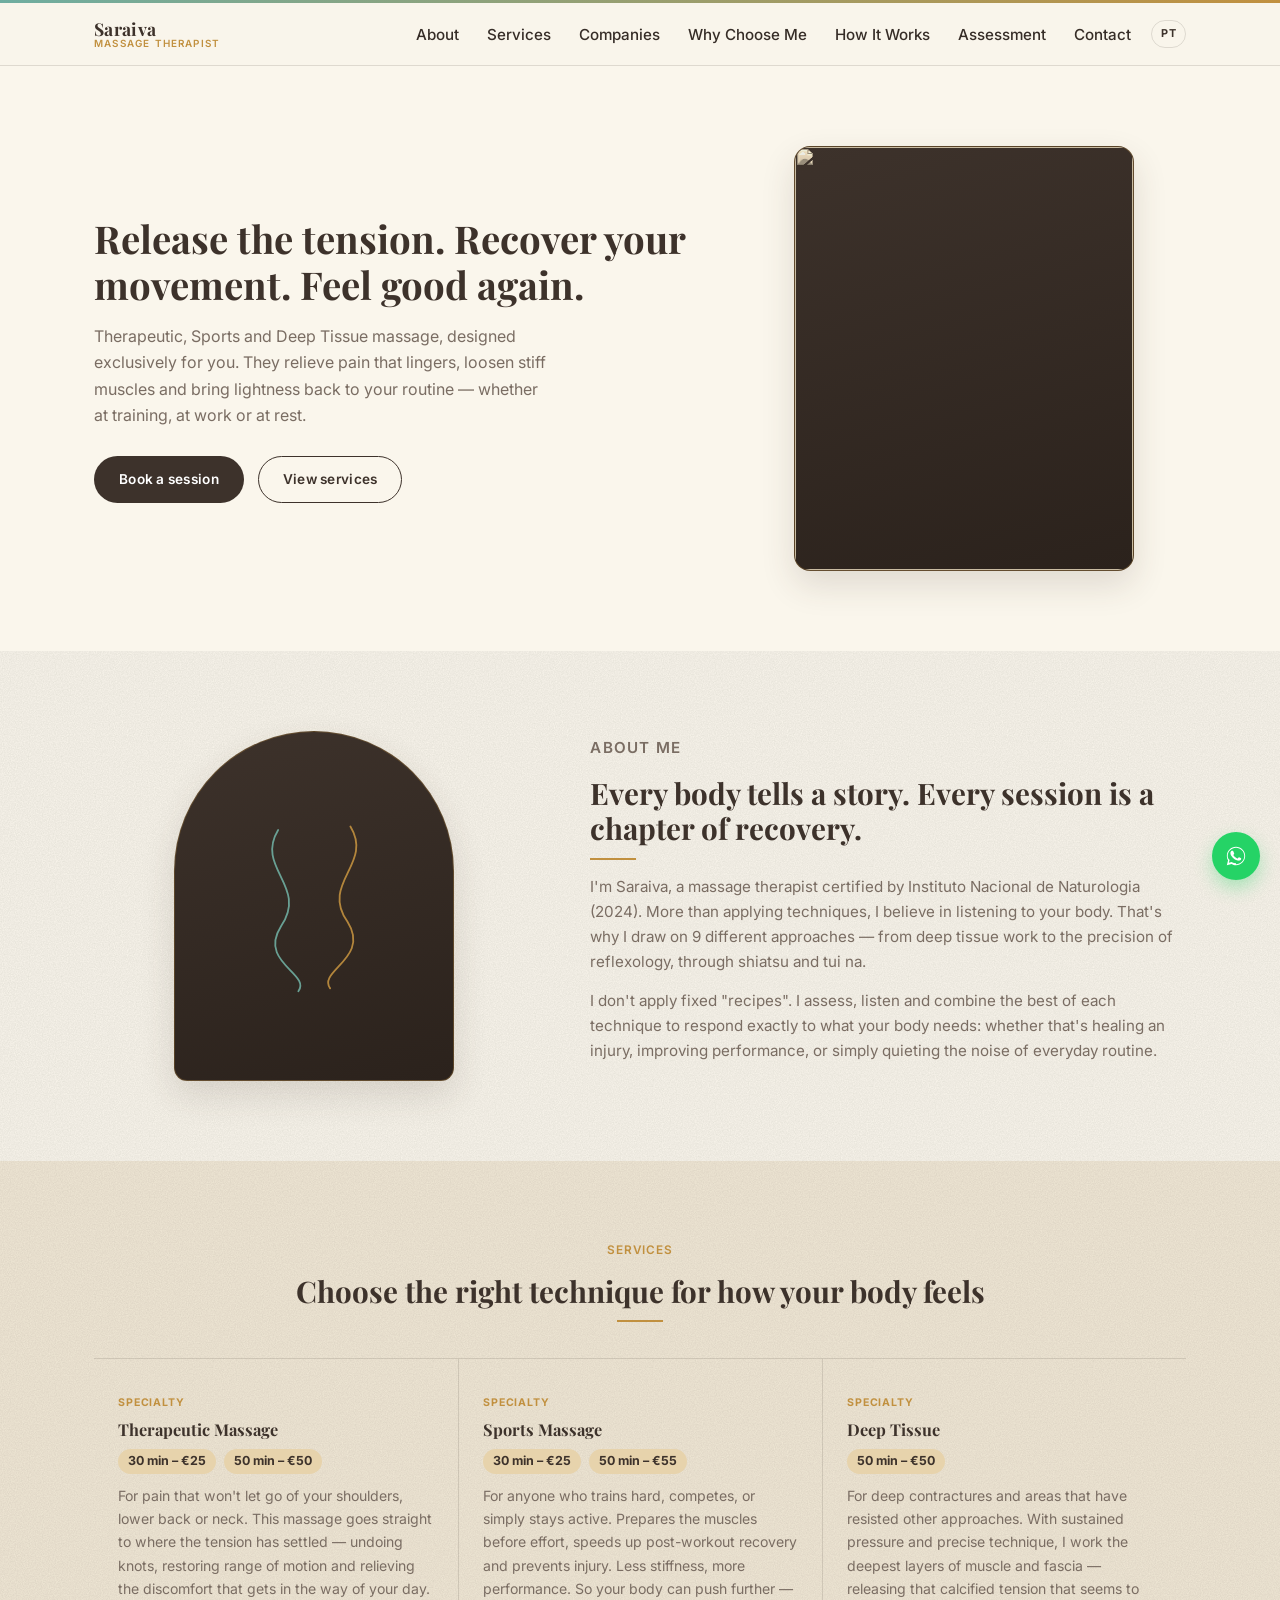
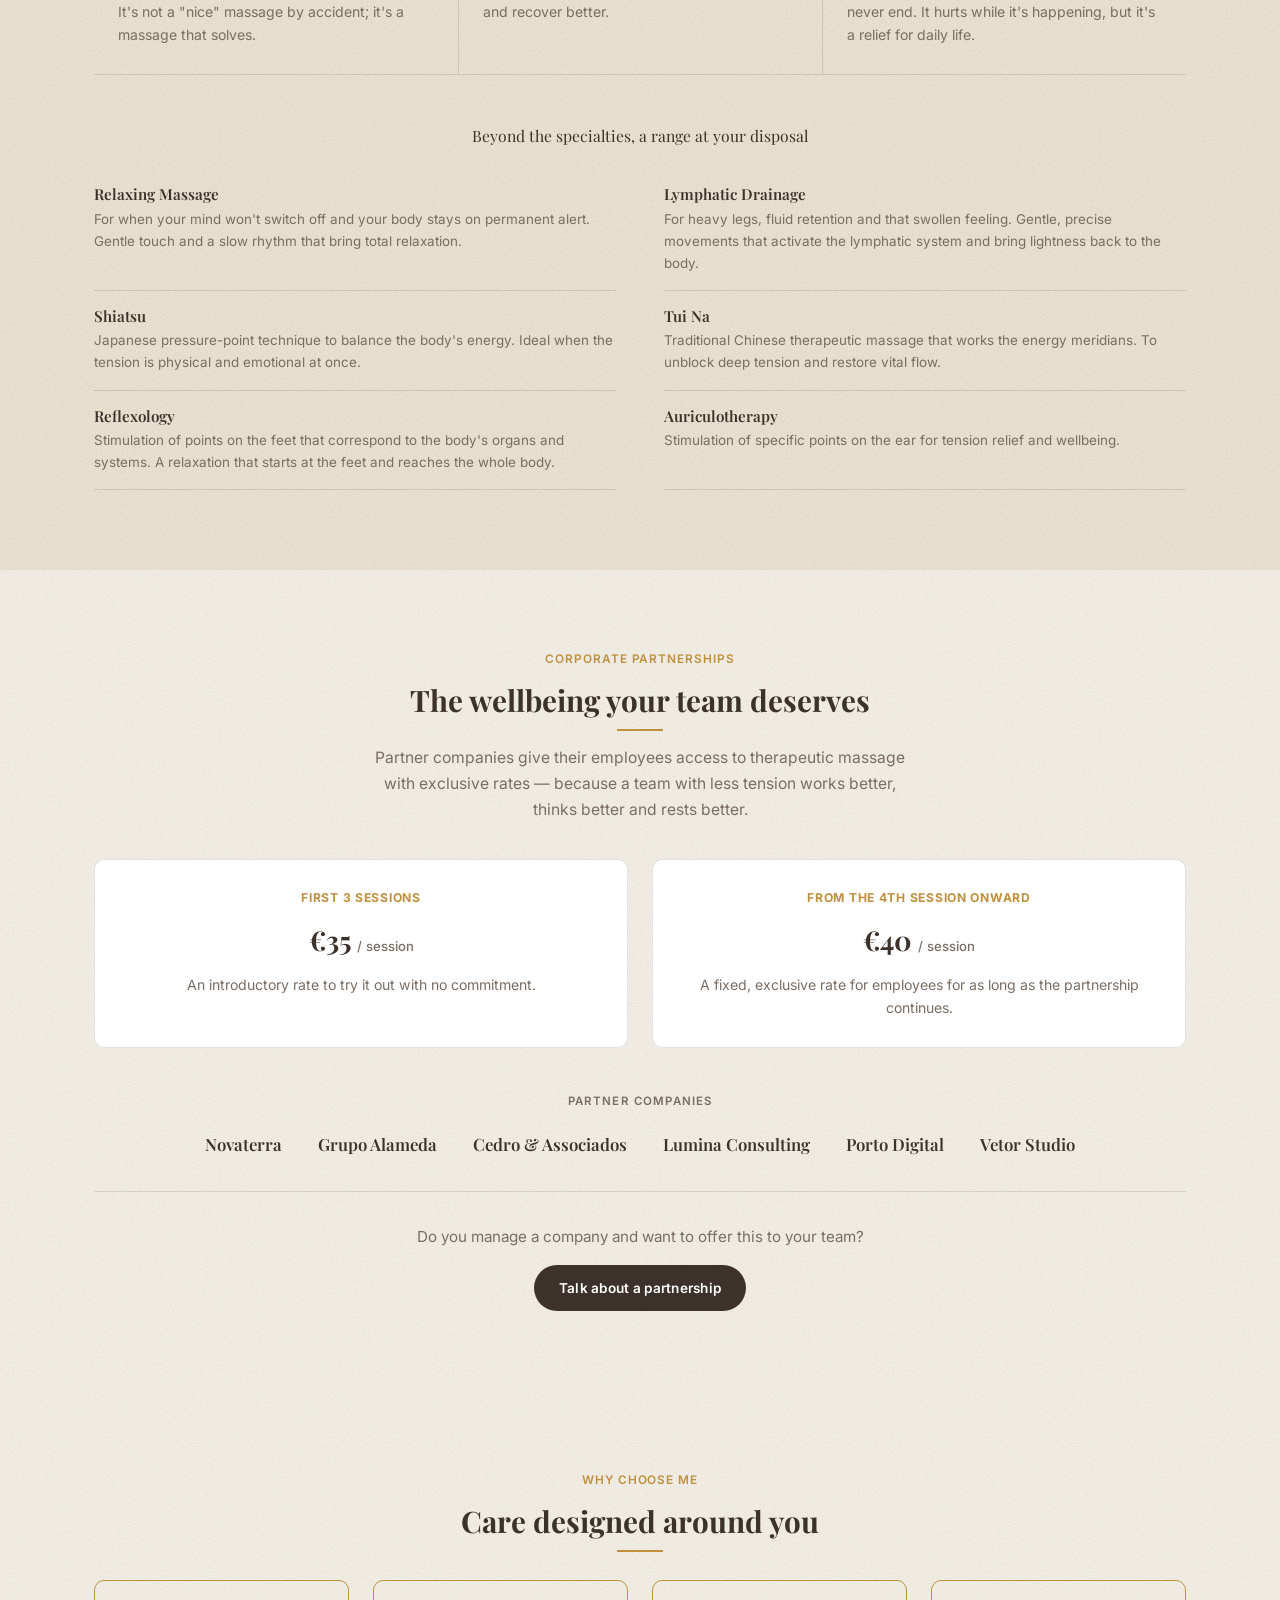
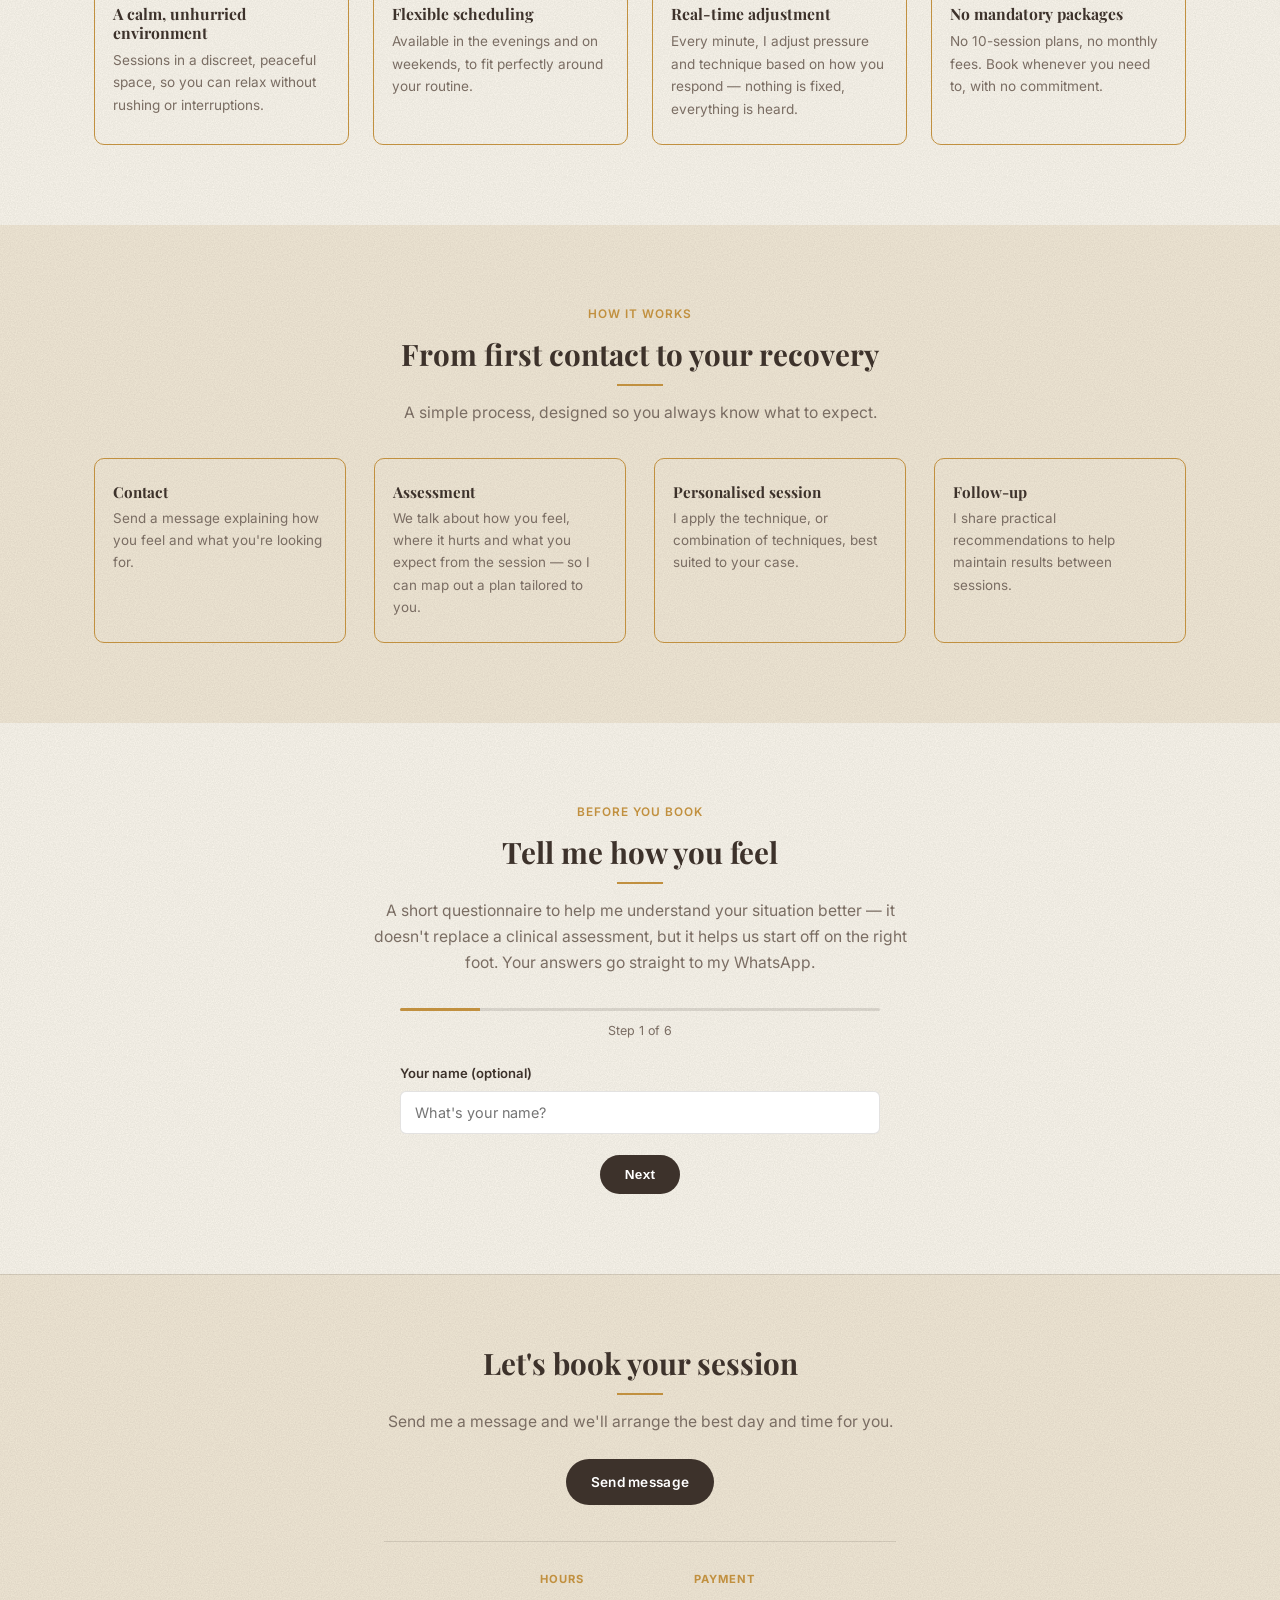
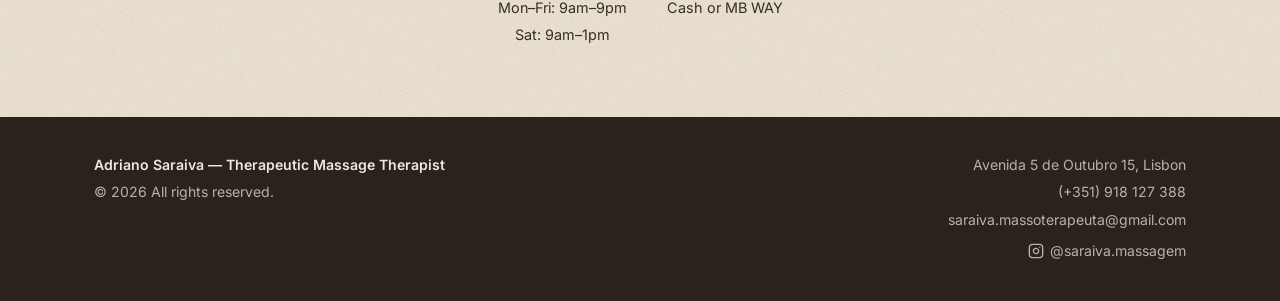
==== en/index.html @ 80f14519 "Left-align text in "Why choose me" and "How it works" cards Multi-line sentences read better left-al" ====
<!DOCTYPE html>
<html lang="en">
<head>
<meta charset="UTF-8">
<meta name="viewport" content="width=device-width, initial-scale=1.0">
<title>Adriano Saraiva | Therapeutic Massage Therapist</title>
<meta name="description" content="Release the tension and recover your movement. Adriano Saraiva, certified massage therapist in Lisbon — therapeutic, sports and deep tissue massage, sessions booked via WhatsApp.">
<link rel="canonical" href="https://saraiva-massoterapeuta.vercel.app/en/">
<link rel="alternate" hreflang="en" href="https://saraiva-massoterapeuta.vercel.app/en/">
<link rel="alternate" hreflang="pt-PT" href="https://saraiva-massoterapeuta.vercel.app/">
<link rel="alternate" hreflang="x-default" href="https://saraiva-massoterapeuta.vercel.app/">
<meta name="theme-color" content="#3d322b">
<meta property="og:type" content="website">
<meta property="og:locale" content="en_US">
<meta property="og:locale:alternate" content="pt_PT">
<meta property="og:title" content="Adriano Saraiva | Therapeutic Massage Therapist">
<meta property="og:description" content="Release the tension, recover your movement. Book your therapeutic, sports or deep tissue massage session via WhatsApp.">
<link rel="preconnect" href="https://fonts.googleapis.com">
<link rel="preconnect" href="https://fonts.gstatic.com" crossorigin>
<link href="https://fonts.googleapis.com/css2?family=Playfair+Display:wght@500;600;700&family=Inter:wght@400;500;600;700&display=swap" rel="stylesheet">
<link rel="stylesheet" href="../css/style.css?v=50">
<script type="application/ld+json">
{
  "@context": "https://schema.org",
  "@type": "LocalBusiness",
  "name": "Adriano Saraiva - Therapeutic Massage Therapist",
  "telephone": "+351918127388",
  "email": "saraiva.massoterapeuta@gmail.com",
  "address": {
    "@type": "PostalAddress",
    "streetAddress": "Avenida 5 de Outubro 15",
    "addressLocality": "Lisbon",
    "addressCountry": "PT"
  },
  "sameAs": ["https://www.instagram.com/saraiva.massagem"],
  "openingHoursSpecification": [
    {
      "@type": "OpeningHoursSpecification",
      "dayOfWeek": ["Monday", "Tuesday", "Wednesday", "Thursday", "Friday"],
      "opens": "09:00",
      "closes": "21:00"
    },
    {
      "@type": "OpeningHoursSpecification",
      "dayOfWeek": ["Saturday"],
      "opens": "09:00",
      "closes": "13:00"
    }
  ]
}
</script>
</head>
<body>

<header class="site-header" id="siteHeader">
  <div class="top-accent"></div>
  <div class="container header-inner">
    <a href="#top" class="logo">
      <span class="logo-text">
        <span class="logo-name">Saraiva</span>
        <span class="logo-sub">Massage Therapist</span>
      </span>
    </a>

    <nav class="main-nav" id="mainNav">
      <a href="#about">About</a>
      <a href="#services">Services</a>
      <a href="#companies">Companies</a>
      <a href="#why">Why Choose Me</a>
      <a href="#process">How It Works</a>
      <a href="#assessment">Assessment</a>
      <a href="#contact">Contact</a>
    </nav>

    <div class="header-actions">
      <a class="lang-toggle" href="/" hreflang="pt-PT">PT</a>

      <button class="nav-toggle" id="navToggle" aria-label="Open menu" aria-expanded="false">
        <span></span><span></span><span></span>
      </button>
    </div>
  </div>
</header>

<main id="top">

  <section class="hero">
    <div class="container hero-grid">
      <div class="hero-content reveal">
        <h1>Release the tension. Recover your movement. Feel good again.</h1>
        <p class="hero-subtitle">Therapeutic, Sports and Deep Tissue massage, designed exclusively for you. They relieve pain that lingers, loosen stiff muscles and bring lightness back to your routine — whether at training, at work or at rest.</p>
        <div class="hero-actions">
          <a class="btn btn-brand" target="_blank" rel="noopener"
             href="https://wa.me/351918127388?text=Hello%20Adriano%2C%20I%27d%20like%20to%20book%20a%20massage%20session.">
            Book a session
          </a>
          <a class="btn btn-outline" href="#services">View services</a>
        </div>
      </div>
      <div class="hero-visual reveal" aria-hidden="true">
        <div class="carousel" id="heroCarousel">
          <img src="https://picsum.photos/seed/saraiva-space-1/900/1100" alt="" class="carousel-slide active">
          <img src="https://picsum.photos/seed/saraiva-space-2/900/1100" alt="" class="carousel-slide">
          <img src="https://picsum.photos/seed/saraiva-space-3/900/1100" alt="" class="carousel-slide">
          <img src="https://picsum.photos/seed/saraiva-space-4/900/1100" alt="" class="carousel-slide">
        </div>
      </div>
    </div>
  </section>

  <section class="section" id="about">
    <div class="container about-grid">
      <div class="about-visual reveal" aria-hidden="true">
        <svg class="motif" viewBox="0 0 200 260" preserveAspectRatio="xMidYMid meet">
          <path class="motif-a" d="M50,25 C18,78 92,102 54,158 C22,208 96,224 78,248" />
          <path class="motif-b" d="M150,20 C182,72 108,98 146,152 C178,202 104,220 122,244" />
        </svg>
      </div>
      <div class="about-text reveal">
        <p class="section-eyebrow">About me</p>
        <h2>Every body tells a story. Every session is a chapter of recovery.</h2>
        <p>I'm Saraiva, a massage therapist certified by Instituto Nacional de Naturologia (2024). More than applying techniques, I believe in listening to your body. That's why I draw on 9 different approaches — from deep tissue work to the precision of reflexology, through shiatsu and tui na.</p>
        <p>I don't apply fixed "recipes". I assess, listen and combine the best of each technique to respond exactly to what your body needs: whether that's healing an injury, improving performance, or simply quieting the noise of everyday routine.</p>
      </div>
    </div>
  </section>

  <section class="section section-alt" id="services">
    <div class="container">
      <p class="section-eyebrow center">Services</p>
      <h2 class="center">Choose the right technique for how your body feels</h2>

      <div class="specialties">
        <article class="specialty reveal">
          <span class="specialty-tag">Specialty</span>
          <h3>Therapeutic Massage</h3>
          <div class="price-options">
            <span class="price-tag">30 min – €25</span>
            <span class="price-tag">50 min – €50</span>
          </div>
          <p>For pain that won't let go of your shoulders, lower back or neck. This massage goes straight to where the tension has settled — undoing knots, restoring range of motion and relieving the discomfort that gets in the way of your day. It's not a "nice" massage by accident; it's a massage that solves.</p>
        </article>
        <article class="specialty reveal">
          <span class="specialty-tag">Specialty</span>
          <h3>Sports Massage</h3>
          <div class="price-options">
            <span class="price-tag">30 min – €25</span>
            <span class="price-tag">50 min – €55</span>
          </div>
          <p>For anyone who trains hard, competes, or simply stays active. Prepares the muscles before effort, speeds up post-workout recovery and prevents injury. Less stiffness, more performance. So your body can push further — and recover better.</p>
        </article>
        <article class="specialty reveal">
          <span class="specialty-tag">Specialty</span>
          <h3>Deep Tissue</h3>
          <div class="price-options">
            <span class="price-tag">50 min – €50</span>
          </div>
          <p>For deep contractures and areas that have resisted other approaches. With sustained pressure and precise technique, I work the deepest layers of muscle and fascia — releasing that calcified tension that seems to never end. It hurts while it's happening, but it's a relief for daily life.</p>
        </article>
      </div>

      <p class="techniques-heading">Beyond the specialties, a range at your disposal</p>
      <div class="techniques-list">
        <div class="technique-row">
          <h4>Relaxing Massage</h4>
          <p>For when your mind won't switch off and your body stays on permanent alert. Gentle touch and a slow rhythm that bring total relaxation.</p>
        </div>
        <div class="technique-row">
          <h4>Lymphatic Drainage</h4>
          <p>For heavy legs, fluid retention and that swollen feeling. Gentle, precise movements that activate the lymphatic system and bring lightness back to the body.</p>
        </div>
        <div class="technique-row">
          <h4>Shiatsu</h4>
          <p>Japanese pressure-point technique to balance the body's energy. Ideal when the tension is physical and emotional at once.</p>
        </div>
        <div class="technique-row">
          <h4>Tui Na</h4>
          <p>Traditional Chinese therapeutic massage that works the energy meridians. To unblock deep tension and restore vital flow.</p>
        </div>
        <div class="technique-row">
          <h4>Reflexology</h4>
          <p>Stimulation of points on the feet that correspond to the body's organs and systems. A relaxation that starts at the feet and reaches the whole body.</p>
        </div>
        <div class="technique-row">
          <h4>Auriculotherapy</h4>
          <p>Stimulation of specific points on the ear for tension relief and wellbeing.</p>
        </div>
      </div>
    </div>
  </section>

  <section class="section" id="companies">
    <div class="container">
      <p class="section-eyebrow center">Corporate Partnerships</p>
      <h2 class="center">The wellbeing your team deserves</h2>
      <p class="section-lead center">Partner companies give their employees access to therapeutic massage with exclusive rates — because a team with less tension works better, thinks better and rests better.</p>

      <div class="pricing-tiers">
        <div class="pricing-tier reveal">
          <span class="pricing-label">First 3 sessions</span>
          <p class="pricing-value">€35 <span class="pricing-unit">/ session</span></p>
          <p>An introductory rate to try it out with no commitment.</p>
        </div>
        <div class="pricing-tier reveal">
          <span class="pricing-label">From the 4th session onward</span>
          <p class="pricing-value">€40 <span class="pricing-unit">/ session</span></p>
          <p>A fixed, exclusive rate for employees for as long as the partnership continues.</p>
        </div>
      </div>

      <p class="partners-label">Partner companies</p>
      <div class="partners-bar reveal">
        <span class="partner-logo">Novaterra</span>
        <span class="partner-logo">Grupo Alameda</span>
        <span class="partner-logo">Cedro &amp; Associados</span>
        <span class="partner-logo">Lumina Consulting</span>
        <span class="partner-logo">Porto Digital</span>
        <span class="partner-logo">Vetor Studio</span>
      </div>

      <div class="partner-cta">
        <p>Do you manage a company and want to offer this to your team?</p>
        <a class="btn btn-brand" target="_blank" rel="noopener"
           href="https://wa.me/351918127388?text=Hello%20Adriano%2C%20I%20manage%20a%20company%20and%20would%20like%20to%20know%20more%20about%20the%20employee%20massage%20partnership.">
          Talk about a partnership
        </a>
      </div>
    </div>
  </section>

  <section class="section" id="why">
    <div class="container">
      <p class="section-eyebrow center">Why choose me</p>
      <h2 class="center">Care designed around you</h2>

      <div class="benefits-grid">
        <div class="benefit reveal">
          <h3>A calm, unhurried environment</h3>
          <p>Sessions in a discreet, peaceful space, so you can relax without rushing or interruptions.</p>
        </div>
        <div class="benefit reveal">
          <h3>Flexible scheduling</h3>
          <p>Available in the evenings and on weekends, to fit perfectly around your routine.</p>
        </div>
        <div class="benefit reveal">
          <h3>Real-time adjustment</h3>
          <p>Every minute, I adjust pressure and technique based on how you respond — nothing is fixed, everything is heard.</p>
        </div>
        <div class="benefit reveal">
          <h3>No mandatory packages</h3>
          <p>No 10-session plans, no monthly fees. Book whenever you need to, with no commitment.</p>
        </div>
      </div>
    </div>
  </section>

  <section class="section section-alt" id="process">
    <div class="container">
      <p class="section-eyebrow center">How it works</p>
      <h2 class="center">From first contact to your recovery</h2>
      <p class="section-lead center">A simple process, designed so you always know what to expect.</p>

      <div class="process-grid">
        <div class="process-step reveal">
          <h3>Contact</h3>
          <p>Send a message explaining how you feel and what you're looking for.</p>
        </div>
        <div class="process-step reveal">
          <h3>Assessment</h3>
          <p>We talk about how you feel, where it hurts and what you expect from the session — so I can map out a plan tailored to you.</p>
        </div>
        <div class="process-step reveal">
          <h3>Personalised session</h3>
          <p>I apply the technique, or combination of techniques, best suited to your case.</p>
        </div>
        <div class="process-step reveal">
          <h3>Follow-up</h3>
          <p>I share practical recommendations to help maintain results between sessions.</p>
        </div>
      </div>
    </div>
  </section>

  <section class="section" id="assessment">
    <div class="container">
      <p class="section-eyebrow center">Before you book</p>
      <h2 class="center">Tell me how you feel</h2>
      <p class="section-lead center">A short questionnaire to help me understand your situation better — it doesn't replace a clinical assessment, but it helps us start off on the right foot. Your answers go straight to my WhatsApp.</p>

      <form class="assessment-form reveal" id="assessmentForm">
        <div class="form-progress-track"><div class="form-progress-fill" id="formProgressFill"></div></div>
        <p class="form-step-indicator" id="formStepIndicator">Step 1 of 5</p>

        <div class="form-step active" data-step="1">
          <div class="form-row">
            <label for="f-nome">Your name (optional)</label>
            <input type="text" id="f-nome" name="nome" placeholder="What's your name?">
          </div>
        </div>

        <div class="form-step" data-step="2">
          <p class="form-question">Which area of your body feels most uncomfortable?</p>
          <div class="choices" data-name="zona">
            <label class="choice"><input type="radio" name="zona" value="Lower or upper back"><span class="choice-text">Lower or upper back</span></label>
            <label class="choice"><input type="radio" name="zona" value="Neck and shoulders"><span class="choice-text">Neck and shoulders</span></label>
            <label class="choice"><input type="radio" name="zona" value="Lower limbs (legs)"><span class="choice-text">Lower limbs (legs)</span></label>
            <label class="choice"><input type="radio" name="zona" value="General discomfort"><span class="choice-text">General discomfort</span></label>
            <label class="choice"><input type="radio" name="zona" value="Another area"><span class="choice-text">Another area</span></label>
          </div>
        </div>

        <div class="form-step" data-step="3">
          <p class="form-question">How would you describe your complaint?</p>
          <div class="choices" data-name="queixa">
            <label class="choice"><input type="radio" name="queixa" value="dor-muscular" data-label="Localised muscle tension or pain"><span class="choice-text">Localised muscle tension or pain</span></label>
            <label class="choice"><input type="radio" name="queixa" value="stress" data-label="Built-up stress and nervous tension"><span class="choice-text">Built-up stress and nervous tension</span></label>
            <label class="choice"><input type="radio" name="queixa" value="desportiva" data-label="Fatigue or recovery after physical effort"><span class="choice-text">Fatigue or recovery after physical effort</span></label>
            <label class="choice"><input type="radio" name="queixa" value="cronica" data-label="Persistent or long-term pain"><span class="choice-text">Persistent or long-term pain</span></label>
            <label class="choice"><input type="radio" name="queixa" value="relaxar" data-label="No specific complaint, just relaxation"><span class="choice-text">No specific complaint, just relaxation</span></label>
          </div>
        </div>

        <div class="form-step" data-step="4">
          <p class="form-question">How long have you had this?</p>
          <div class="choices" data-name="duracao">
            <label class="choice"><input type="radio" name="duracao" value="Less than a week"><span class="choice-text">Less than a week</span></label>
            <label class="choice"><input type="radio" name="duracao" value="2 to 4 weeks"><span class="choice-text">2 to 4 weeks</span></label>
            <label class="choice"><input type="radio" name="duracao" value="Several months"><span class="choice-text">Several months</span></label>
            <label class="choice"><input type="radio" name="duracao" value="Over a year, or a recurring condition"><span class="choice-text">Over a year, or a recurring condition</span></label>
          </div>
        </div>

        <div class="form-step" data-step="5">
          <p class="form-question">What's the main goal you'd like to achieve with the session?</p>
          <div class="choices" data-name="objetivo">
            <label class="choice"><input type="radio" name="objetivo" value="Reduce and relieve pain"><span class="choice-text">Reduce and relieve pain</span></label>
            <label class="choice"><input type="radio" name="objetivo" value="Muscle and sports recovery"><span class="choice-text">Muscle and sports recovery</span></label>
            <label class="choice"><input type="radio" name="objetivo" value="Relaxation and stress management"><span class="choice-text">Relaxation and stress management</span></label>
            <label class="choice"><input type="radio" name="objetivo" value="Improve mobility and range of motion"><span class="choice-text">Improve mobility and range of motion</span></label>
          </div>
        </div>

        <div class="form-step" data-step="6">
          <div class="result-box">
            <p class="result-label">Your initial suggestion</p>
            <p class="result-treatment" id="resultTreatment">Therapeutic Massage</p>
            <p class="result-desc" id="resultDesc"></p>
            <p class="result-next">Send me these answers so we can book your session.</p>
          </div>
        </div>

        <div class="form-nav">
          <button type="button" class="btn btn-outline" id="formBack">Back</button>
          <button type="button" class="btn btn-brand" id="formNext">Next</button>
          <button type="submit" class="btn btn-brand" id="formSubmit">Book a session with this suggestion</button>
        </div>
      </form>
    </div>
  </section>

  <section class="cta-section" id="contact">
    <div class="container cta-inner">
      <h2>Let's book your session</h2>
      <p>Send me a message and we'll arrange the best day and time for you.</p>
      <a class="btn btn-brand" target="_blank" rel="noopener"
         href="https://wa.me/351918127388?text=Hello%20Adriano%2C%20I%27d%20like%20to%20book%20a%20massage%20session.">
        Send message
      </a>

      <div class="contact-info-grid">
        <div class="contact-info-item">
          <span class="contact-info-label">Hours</span>
          <span class="contact-info-value">Mon–Fri: 9am–9pm<br>Sat: 9am–1pm</span>
        </div>
        <div class="contact-info-item">
          <span class="contact-info-label">Payment</span>
          <span class="contact-info-value">Cash or MB WAY</span>
        </div>
      </div>
    </div>
  </section>

</main>

<footer class="site-footer">
  <div class="container footer-inner">
    <div class="footer-block">
      <p class="footer-brand">Adriano Saraiva — Therapeutic Massage Therapist</p>
      <p>&copy; <span id="year"></span> All rights reserved.</p>
    </div>
    <div class="footer-block footer-contact">
      <p>Avenida 5 de Outubro 15, Lisbon</p>
      <p>(+351) 918 127 388</p>
      <p><a href="mailto:saraiva.massoterapeuta@gmail.com">saraiva.massoterapeuta@gmail.com</a></p>
      <a class="footer-social" target="_blank" rel="noopener" href="https://www.instagram.com/saraiva.massagem">
        <svg viewBox="0 0 24 24" width="16" height="16" fill="none" stroke="currentColor" stroke-width="2" stroke-linecap="round" stroke-linejoin="round"><rect x="2" y="2" width="20" height="20" rx="5" ry="5"></rect><path d="M16 11.37A4 4 0 1 1 12.63 8 4 4 0 0 1 16 11.37z"></path><line x1="17.5" x2="17.51" y1="6.5" y2="6.5"></line></svg>
        @saraiva.massagem
      </a>
    </div>
  </div>
</footer>

<a class="floating-whatsapp" target="_blank" rel="noopener" aria-label="Contact via WhatsApp"
   href="https://wa.me/351918127388?text=Hello%20Adriano%2C%20I%27d%20like%20to%20book%20a%20massage%20session.">
  <svg viewBox="0 0 24 24" width="22" height="22" fill="currentColor"><path d="M17.5 14.4c-.3-.1-1.7-.9-2-1-.3-.1-.5-.1-.7.1-.2.3-.8 1-.9 1.1-.2.2-.3.2-.6.1-.3-.1-1.3-.5-2.4-1.5-.9-.8-1.5-1.8-1.7-2.1-.2-.3 0-.5.1-.6.1-.1.3-.3.4-.5.1-.1.2-.3.3-.4.1-.2 0-.3 0-.5s-.7-1.7-1-2.3c-.3-.6-.5-.5-.7-.5h-.6c-.2 0-.5.1-.8.3-.3.3-1 1-1 2.4s1 2.8 1.2 3c.1.2 2 3.1 4.9 4.3.7.3 1.2.5 1.7.6.7.2 1.3.2 1.8.1.6-.1 1.7-.7 1.9-1.3.2-.6.2-1.2.2-1.3-.1-.1-.3-.2-.6-.3z"/><path d="M12 2C6.5 2 2 6.5 2 12c0 1.8.5 3.5 1.3 5L2 22l5.2-1.4C8.6 21.5 10.3 22 12 22c5.5 0 10-4.5 10-10S17.5 2 12 2zm0 18c-1.6 0-3.1-.4-4.4-1.2l-.3-.2-3.1.8.8-3-.2-.3C3.4 14.9 3 13.5 3 12c0-5 4-9 9-9s9 4 9 9-4 9-9 9z"/></svg>
</a>

<script src="../js/script.js?v=50"></script>
</body>
</html>
---- css/style.css ----
:root {
  --bg: #faf6ec;
  --bg-alt: #f1e8d6;
  --dark: #3d322b;
  --dark-2: #2b221c;
  --text: #362d27;
  --text-muted: #7a6d63;
  --gold: #c1903f;
  --gold-light: #e7d3ac;
  --teal: #6fada0;
  --teal-light: #d9ebe6;
  --white: #ffffff;
  --line: rgba(61, 50, 43, 0.14);
  --shadow: 0 14px 34px rgba(61, 50, 43, 0.14);
  --whatsapp: #25d366;
  --whatsapp-dark: #1ea952;
  --grain: url("data:image/svg+xml,%3Csvg xmlns='http://www.w3.org/2000/svg'%3E%3Cfilter id='n'%3E%3CfeTurbulence type='fractalNoise' baseFrequency='0.85' numOctaves='3' stitchTiles='stitch'/%3E%3CfeColorMatrix type='matrix' values='0 0 0 0 0 0 0 0 0 0 0 0 0 0 0 0 0 0 0.09 0'/%3E%3C/filter%3E%3Crect width='100%25' height='100%25' filter='url(%23n)'/%3E%3C/svg%3E");
}

* { box-sizing: border-box; margin: 0; padding: 0; }

html { scroll-behavior: smooth; }

body {
  font-family: 'Inter', system-ui, -apple-system, sans-serif;
  color: var(--text);
  background-color: var(--bg);
  background-image: var(--grain);
  background-size: 220px 220px;
  background-repeat: repeat;
  line-height: 1.65;
}

h1, h2, h3, h4 {
  font-family: 'Playfair Display', Georgia, serif;
  color: var(--dark);
  line-height: 1.2;
}

a { text-decoration: none; color: inherit; }
ul { list-style: none; }
img { max-width: 100%; display: block; }

.container {
  width: 100%;
  max-width: 1140px;
  margin: 0 auto;
  padding: 0 24px;
}

/* Section heading accent */
h2 {
  font-size: clamp(1.4rem, 2.4vw, 1.85rem);
  margin-bottom: 14px;
  position: relative;
  padding-bottom: 14px;
}
h2::after {
  content: "";
  position: absolute;
  bottom: 0;
  left: 0;
  width: 46px;
  height: 2px;
  background: var(--gold);
}
h2.center::after { left: 50%; transform: translateX(-50%); }

/* Buttons */
.btn {
  display: inline-flex;
  align-items: center;
  gap: 8px;
  padding: 11px 24px;
  border-radius: 999px;
  font-weight: 600;
  font-size: 0.85rem;
  letter-spacing: 0.02em;
  transition: background 0.15s ease, color 0.15s ease, border-color 0.15s ease;
  cursor: pointer;
  border: 1.5px solid transparent;
}

.btn-brand {
  background: var(--dark);
  color: var(--white);
}
.btn-brand:hover { background: var(--dark-2); }

.btn-outline {
  border-color: var(--dark);
  color: var(--dark);
}
.btn-outline:hover {
  background: var(--dark);
  color: var(--white);
}

/* Header */
.site-header {
  position: sticky;
  top: 0;
  z-index: 100;
  background: rgba(250, 246, 236, 0.92);
  backdrop-filter: blur(8px);
  border-bottom: 1px solid var(--line);
}

.top-accent {
  height: 3px;
  background: linear-gradient(90deg, var(--teal), var(--gold));
}

.header-inner {
  display: flex;
  align-items: center;
  justify-content: space-between;
  padding-top: 16px;
  padding-bottom: 16px;
  gap: 20px;
}

.logo {
  display: flex;
  align-items: center;
  gap: 12px;
  white-space: nowrap;
}
.logo-text { display: flex; flex-direction: column; line-height: 1.1; }
.logo-name {
  font-family: 'Playfair Display', serif;
  font-size: 1.1rem;
  font-weight: 700;
  color: var(--dark);
  letter-spacing: 0.02em;
}
.logo-sub {
  font-size: 0.62rem;
  font-weight: 600;
  letter-spacing: 0.12em;
  text-transform: uppercase;
  color: var(--gold);
}

.main-nav {
  display: flex;
  gap: 28px;
  margin-left: auto;
}
.main-nav a {
  font-size: 0.95rem;
  font-weight: 500;
  color: var(--text);
  transition: color 0.15s ease;
}
.main-nav a:hover { color: var(--teal); }

.header-actions {
  display: flex;
  align-items: center;
  gap: 12px;
}

.lang-toggle {
  flex-shrink: 0;
  padding: 4px 9px;
  border: 1.5px solid var(--line);
  border-radius: 999px;
  background: none;
  color: var(--dark);
  font-family: 'Inter', sans-serif;
  font-size: 0.68rem;
  font-weight: 700;
  letter-spacing: 0.03em;
  cursor: pointer;
  transition: border-color 0.15s ease, color 0.15s ease;
}
.lang-toggle:hover { border-color: var(--gold); color: var(--gold); }

.nav-toggle {
  display: none;
  flex-direction: column;
  align-items: center;
  justify-content: center;
  gap: 5px;
  width: 40px;
  height: 40px;
  background: none;
  border: none;
  cursor: pointer;
}
.nav-toggle span {
  display: block;
  height: 2px;
  width: 22px;
  background: var(--dark);
  border-radius: 2px;
  transition: transform 0.2s ease, opacity 0.2s ease;
}

/* Hero */
.hero {
  position: relative;
  padding: 80px 0;
  background: var(--bg);
}

.hero-grid {
  display: grid;
  grid-template-columns: 1.15fr 0.85fr;
  gap: 48px;
  align-items: center;
}

.eyebrow, .section-eyebrow {
  color: var(--gold);
  font-weight: 600;
  letter-spacing: 0.08em;
  text-transform: uppercase;
  font-size: 0.74rem;
  margin-bottom: 12px;
}

.hero h1 {
  font-size: clamp(1.8rem, 3vw, 2.5rem);
  margin-bottom: 16px;
}

.hero-subtitle {
  font-size: 1rem;
  color: var(--text-muted);
  max-width: 460px;
  margin: 0 0 28px;
}

.hero-actions {
  display: flex;
  gap: 14px;
  flex-wrap: wrap;
}

.hero-visual {
  position: relative;
  width: 100%;
  aspect-ratio: 4 / 5;
  max-width: 340px;
  margin: 0 auto;
  border-radius: 16px;
  box-shadow: var(--shadow);
  border: 1px solid rgba(193, 144, 63, 0.3);
  background: linear-gradient(165deg, var(--dark), var(--dark-2));
  overflow: hidden;
}

.carousel { position: absolute; inset: 0; }
.carousel-slide {
  position: absolute;
  inset: 0;
  width: 100%;
  height: 100%;
  object-fit: cover;
  opacity: 0;
  transition: opacity 1.2s ease;
  filter: grayscale(1) sepia(0.35) saturate(1.5) brightness(0.9) contrast(1.05);
}
.carousel-slide.active { opacity: 1; }

/* Sections */
.section { padding: 80px 0; }
.section-alt {
  background-color: var(--bg-alt);
  background-image: var(--grain);
  background-size: 220px 220px;
  background-repeat: repeat;
}

.section-eyebrow.center, h2.center, .section-lead.center { text-align: center; }

.section-lead {
  color: var(--text-muted);
  max-width: 540px;
  margin: 0 auto 32px;
  font-size: 0.98rem;
}

/* About */
.about-grid {
  display: grid;
  grid-template-columns: 0.85fr 1.15fr;
  gap: 56px;
  align-items: center;
}

.about-visual {
  max-width: 280px;
  margin: 0 auto;
  width: 100%;
  aspect-ratio: 4 / 5;
  border-radius: 170px 170px 16px 16px;
  box-shadow: var(--shadow);
  border: 1px solid rgba(193, 144, 63, 0.3);
  background: linear-gradient(165deg, var(--dark), var(--dark-2));
  display: flex;
  align-items: center;
  justify-content: center;
}

.motif { width: 52%; height: auto; opacity: 0.9; }
.motif-a, .motif-b { fill: none; stroke-width: 2.5; stroke-linecap: round; }
.motif-a { stroke: var(--teal); }
.motif-b { stroke: var(--gold); }

.about-text p { margin-bottom: 14px; font-size: 0.95rem; color: var(--text-muted); }


/* Services: specialties */
.specialties {
  display: grid;
  grid-template-columns: repeat(3, 1fr);
  margin-top: 36px;
  border-top: 1px solid var(--line);
  border-bottom: 1px solid var(--line);
}
.specialty {
  padding: 28px 24px;
  border-left: 1px solid var(--line);
}
.specialty:first-child { border-left: none; }
.specialty-tag {
  display: inline-block;
  font-size: 0.66rem;
  font-weight: 700;
  letter-spacing: 0.08em;
  text-transform: uppercase;
  color: var(--gold);
  margin-bottom: 8px;
}
.specialty h3 { font-size: 1.02rem; margin-bottom: 10px; }
.specialty p { color: var(--text-muted); font-size: 0.88rem; }

.price-options { display: flex; gap: 8px; flex-wrap: wrap; margin-bottom: 10px; }

.price-tag {
  font-family: 'Inter', sans-serif;
  font-size: 0.78rem;
  font-weight: 700;
  color: var(--dark);
  background: var(--gold-light);
  padding: 2px 10px;
  border-radius: 999px;
}

/* Services: complementary techniques */
.techniques-heading {
  text-align: center;
  font-family: 'Playfair Display', serif;
  font-size: 0.98rem;
  color: var(--dark);
  margin: 48px 0 20px;
}

.techniques-list {
  display: grid;
  grid-template-columns: repeat(2, 1fr);
  column-gap: 48px;
}
.technique-row {
  padding: 16px 0;
  border-bottom: 1px solid var(--line);
}
.technique-row h4 {
  font-size: 0.95rem;
  font-weight: 600;
  margin-bottom: 4px;
}
.technique-row p {
  color: var(--text-muted);
  font-size: 0.84rem;
}

/* Corporate pricing tiers */
.pricing-tiers {
  display: grid;
  grid-template-columns: repeat(2, 1fr);
  gap: 24px;
  margin-top: 36px;
}
.pricing-tier {
  background: var(--white);
  border: 1.5px solid var(--line);
  border-radius: 10px;
  padding: 28px 24px;
  text-align: center;
}
.pricing-label {
  display: block;
  font-size: 0.76rem;
  font-weight: 700;
  letter-spacing: 0.06em;
  text-transform: uppercase;
  color: var(--gold);
  margin-bottom: 10px;
}
.pricing-value {
  font-family: 'Playfair Display', serif;
  font-size: 1.7rem;
  font-weight: 700;
  color: var(--dark);
  margin-bottom: 10px;
}
.pricing-unit {
  font-family: 'Inter', sans-serif;
  font-size: 0.82rem;
  font-weight: 500;
  color: var(--text-muted);
}
.pricing-tier p:last-child { color: var(--text-muted); font-size: 0.88rem; }

.partners-label {
  text-align: center;
  font-size: 0.72rem;
  font-weight: 600;
  letter-spacing: 0.1em;
  text-transform: uppercase;
  color: var(--text-muted);
  margin-top: 44px;
  margin-bottom: 20px;
}
.partners-bar {
  display: flex;
  flex-wrap: wrap;
  justify-content: center;
  align-items: center;
  gap: 20px 36px;
  padding-bottom: 32px;
  border-bottom: 1px solid var(--line);
}
.partner-logo {
  font-family: 'Playfair Display', serif;
  font-weight: 600;
  font-size: 1.05rem;
  color: var(--dark);
}

.partner-cta { text-align: center; margin-top: 32px; }
.partner-cta p { margin-bottom: 16px; color: var(--text-muted); font-size: 0.95rem; }

/* Benefits */
.benefits-grid {
  display: grid;
  grid-template-columns: repeat(4, 1fr);
  gap: 24px;
  margin-top: 28px;
}
.benefit {
  text-align: left;
  padding: 24px 18px;
  border: 1.5px solid var(--gold);
  border-radius: 10px;
}
.benefit h3 { font-size: 0.98rem; margin-bottom: 6px; }
.benefit p { color: var(--text-muted); font-size: 0.85rem; }

/* Process */
.process-grid {
  display: grid;
  grid-template-columns: repeat(4, 1fr);
  gap: 28px;
  margin-top: 28px;
}
.process-step {
  text-align: left;
  padding: 24px 18px;
  border: 1.5px solid var(--gold);
  border-radius: 10px;
}
.process-step h3 { font-size: 0.95rem; margin-bottom: 6px; }
.process-step p { color: var(--text-muted); font-size: 0.84rem; }

/* Assessment form */
.assessment-form {
  max-width: 480px;
  margin: 32px auto 0;
}

.form-progress-track {
  height: 3px;
  background: var(--line);
  border-radius: 3px;
  overflow: hidden;
  margin-bottom: 10px;
}
.form-progress-fill {
  height: 100%;
  width: 20%;
  background: var(--gold);
  transition: width 0.3s ease;
}
.form-step-indicator {
  text-align: center;
  font-size: 0.78rem;
  color: var(--text-muted);
  margin-bottom: 22px;
}

.form-step { display: none; animation: fadeStep 0.35s ease; min-height: 84px; }
.form-step.active { display: block; }
@keyframes fadeStep {
  from { opacity: 0; transform: translateY(6px); }
  to { opacity: 1; transform: translateY(0); }
}

.form-nav {
  display: flex;
  justify-content: flex-end;
  align-items: center;
  gap: 12px;
  margin-top: 8px;
  flex-wrap: wrap;
}
.form-nav:not(:has(#formBack.visible)) { justify-content: center; }
.form-nav #formBack { display: none; }
.form-nav #formBack.visible { display: inline-flex; margin-right: auto; }
.form-nav #formSubmit { display: none; }
.form-nav #formSubmit.visible { display: inline-flex; }

.form-question {
  font-family: 'Playfair Display', serif;
  font-size: 1.1rem;
  color: var(--dark);
  margin-bottom: 18px;
  text-align: left;
}

.choices { display: flex; flex-direction: column; gap: 10px; }
.choice {
  position: relative;
  display: flex;
  align-items: center;
  gap: 12px;
  padding: 12px 16px;
  border: 1.5px solid var(--line);
  border-radius: 8px;
  background: var(--white);
  cursor: pointer;
  transition: border-color 0.15s ease, background 0.15s ease;
  text-align: left;
}
.choice:hover { border-color: var(--gold); }
.choice input { position: absolute; opacity: 0; width: 0; height: 0; }
.choice-text { font-size: 0.92rem; color: var(--text); }
.choice.selected {
  border-color: var(--gold);
  background: var(--gold-light);
}

.result-box {
  text-align: center;
  padding: 28px 24px;
  border: 1.5px solid var(--gold);
  border-radius: 10px;
  background: var(--white);
}
.result-label {
  font-size: 0.78rem;
  font-weight: 600;
  letter-spacing: 0.08em;
  text-transform: uppercase;
  color: var(--gold);
  margin-bottom: 10px;
}
.result-treatment {
  font-family: 'Playfair Display', serif;
  font-size: 1.4rem;
  font-weight: 700;
  color: var(--dark);
  margin-bottom: 10px;
}
.result-desc { font-size: 0.92rem; color: var(--text-muted); }
.result-next {
  margin-top: 16px;
  padding-top: 14px;
  border-top: 1px solid var(--line);
  font-size: 0.85rem;
  color: var(--text-muted);
}

.form-row { display: flex; flex-direction: column; gap: 6px; text-align: left; }
.form-row label {
  font-size: 0.82rem;
  font-weight: 600;
  color: var(--dark);
}
.form-row input {
  padding: 12px 14px;
  border: 1.5px solid var(--line);
  border-radius: 6px;
  background: var(--white);
  color: var(--text);
  font-family: 'Inter', sans-serif;
  font-size: 0.9rem;
}
.form-row input:focus {
  outline: none;
  border-color: var(--gold);
}

/* CTA */
.cta-section {
  background-color: var(--bg-alt);
  background-image: var(--grain);
  background-size: 220px 220px;
  background-repeat: repeat;
  padding: 70px 0;
  text-align: center;
  border-top: 1px solid var(--line);
}
.cta-inner {
  max-width: 560px;
}
.cta-section h2::after { left: 50%; transform: translateX(-50%); }
.cta-section p { color: var(--text-muted); margin-bottom: 24px; font-size: 0.98rem; }

.contact-info-grid {
  display: flex;
  justify-content: center;
  gap: 40px;
  margin-top: 36px;
  padding-top: 28px;
  border-top: 1px solid var(--line);
  flex-wrap: wrap;
}
.contact-info-item { text-align: center; }
.contact-info-label {
  display: block;
  font-size: 0.7rem;
  font-weight: 700;
  letter-spacing: 0.08em;
  text-transform: uppercase;
  color: var(--gold);
  margin-bottom: 6px;
}
.contact-info-value {
  font-size: 0.9rem;
  color: var(--text);
  line-height: 1.5;
}

/* Footer */
.site-footer {
  background: var(--dark-2);
  color: rgba(255, 255, 255, 0.65);
  padding: 36px 0;
}
.footer-inner {
  display: flex;
  justify-content: space-between;
  flex-wrap: wrap;
  gap: 28px;
  font-size: 0.88rem;
}
.footer-block p { margin-bottom: 4px; }
.footer-brand { color: rgba(255, 255, 255, 0.9); font-weight: 600; margin-bottom: 6px; }
.footer-contact { text-align: right; }
.footer-contact a { color: rgba(255, 255, 255, 0.65); transition: color 0.15s ease; }
.footer-contact a:hover { color: var(--gold-light); }
.footer-social {
  display: inline-flex;
  align-items: center;
  gap: 6px;
  margin-top: 4px;
}

@media (max-width: 500px) {
  .footer-inner { flex-direction: column; }
  .footer-contact { text-align: left; }
}

/* Floating WhatsApp */
.floating-whatsapp {
  position: fixed;
  bottom: 20px;
  right: 20px;
  width: 48px;
  height: 48px;
  background: var(--whatsapp);
  color: var(--white);
  border-radius: 50%;
  display: flex;
  align-items: center;
  justify-content: center;
  box-shadow: 0 8px 18px rgba(37, 211, 102, 0.35);
  z-index: 90;
  transition: transform 0.15s ease;
}
.floating-whatsapp:hover { transform: scale(1.08); }

/* Scroll reveal */
.reveal {
  opacity: 0;
  transform: translateY(28px);
  transition: opacity 0.7s cubic-bezier(0.16, 0.84, 0.44, 1), transform 0.7s cubic-bezier(0.16, 0.84, 0.44, 1);
}
.reveal.is-visible { opacity: 1; transform: translateY(0); }

.specialties .specialty:nth-child(2) { transition-delay: 0.1s; }
.specialties .specialty:nth-child(3) { transition-delay: 0.2s; }
.benefits-grid .benefit:nth-child(2) { transition-delay: 0.08s; }
.benefits-grid .benefit:nth-child(3) { transition-delay: 0.16s; }
.benefits-grid .benefit:nth-child(4) { transition-delay: 0.24s; }
.process-grid .process-step:nth-child(2) { transition-delay: 0.08s; }
.process-grid .process-step:nth-child(3) { transition-delay: 0.16s; }
.process-grid .process-step:nth-child(4) { transition-delay: 0.24s; }

/* Responsive */
@media (max-width: 960px) {
  .hero-grid { grid-template-columns: 1fr; }
  .hero-content { order: 1; text-align: center; }
  .hero-subtitle { margin-left: auto; margin-right: auto; }
  .hero-actions { justify-content: center; }
  .hero-visual { order: 2; max-width: 320px; margin: 0 auto; }
}

@media (max-width: 900px) {
  .about-grid { grid-template-columns: 1fr; }
  .specialties { grid-template-columns: 1fr; }
  .specialty { border-left: none; border-top: 1px solid var(--line); }
  .specialty:first-child { border-top: none; }
  .techniques-list { grid-template-columns: 1fr; column-gap: 0; }
  .benefits-grid { grid-template-columns: repeat(2, 1fr); }
  .process-grid { grid-template-columns: repeat(2, 1fr); }
  .pricing-tiers { grid-template-columns: 1fr; }
}

@media (max-width: 720px) {
  .main-nav {
    position: absolute;
    top: 100%;
    left: 0;
    right: 0;
    background: var(--bg);
    flex-direction: column;
    padding: 20px 24px;
    gap: 16px;
    border-bottom: 1px solid var(--line);
    box-shadow: var(--shadow);
    display: none;
  }
  .main-nav.open { display: flex; }
  .nav-toggle { display: flex; }
  .process-grid { grid-template-columns: 1fr; }
  .hero { padding: 64px 0; }
  .section { padding: 60px 0; }

  .benefits-grid {
    display: flex;
    flex-direction: column;
    gap: 16px;
  }
}
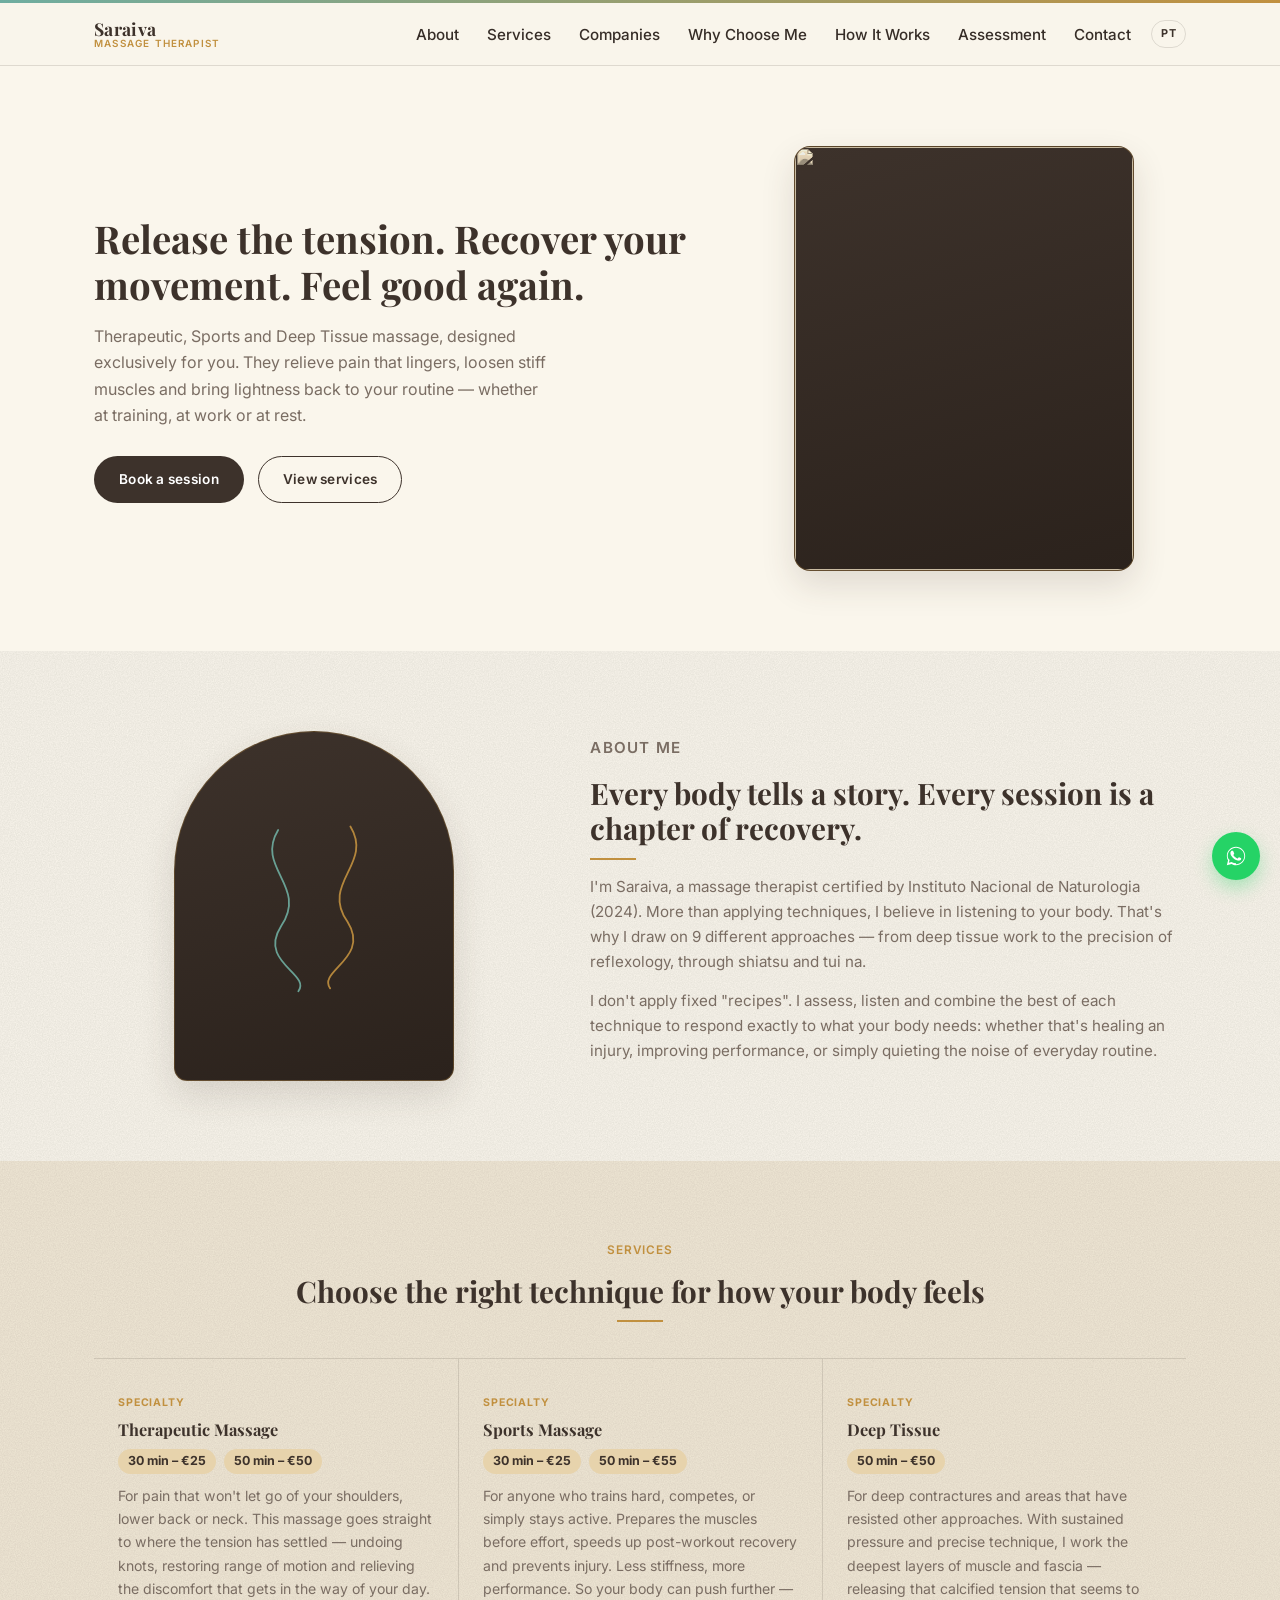
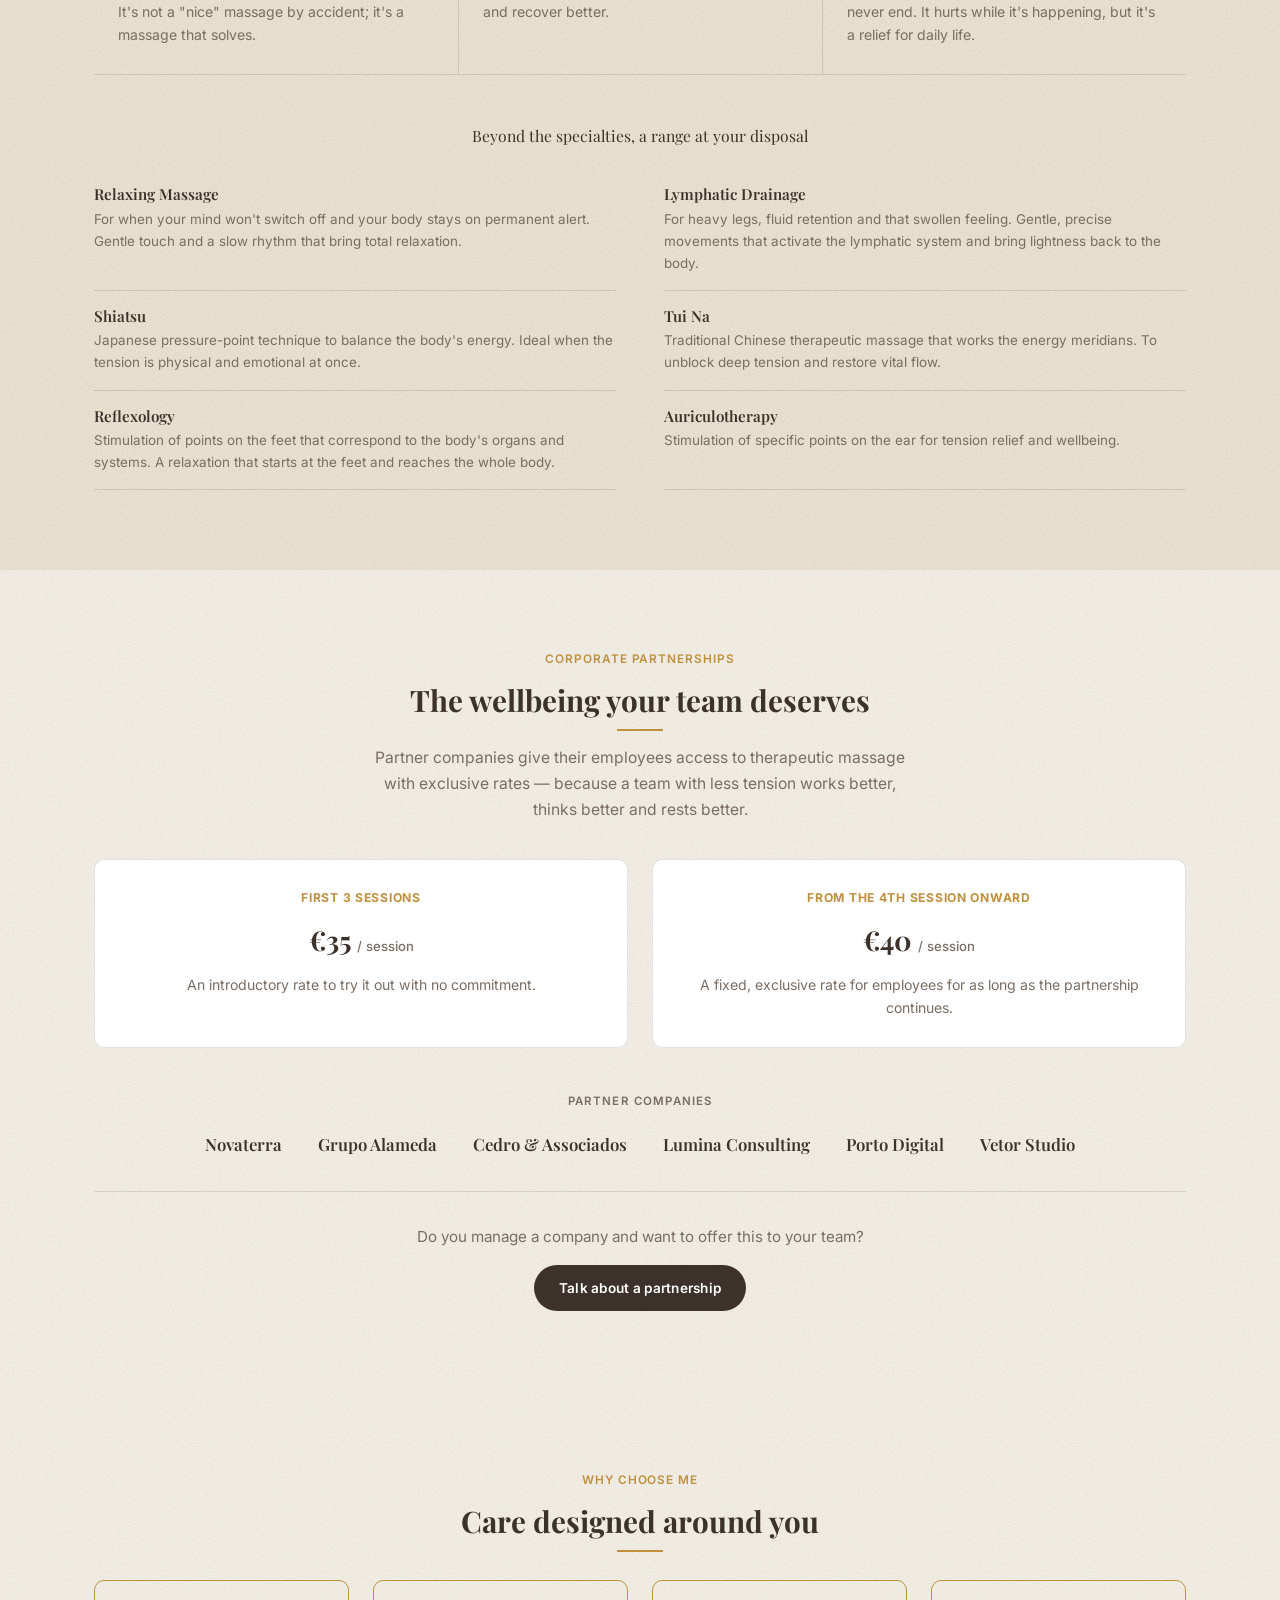
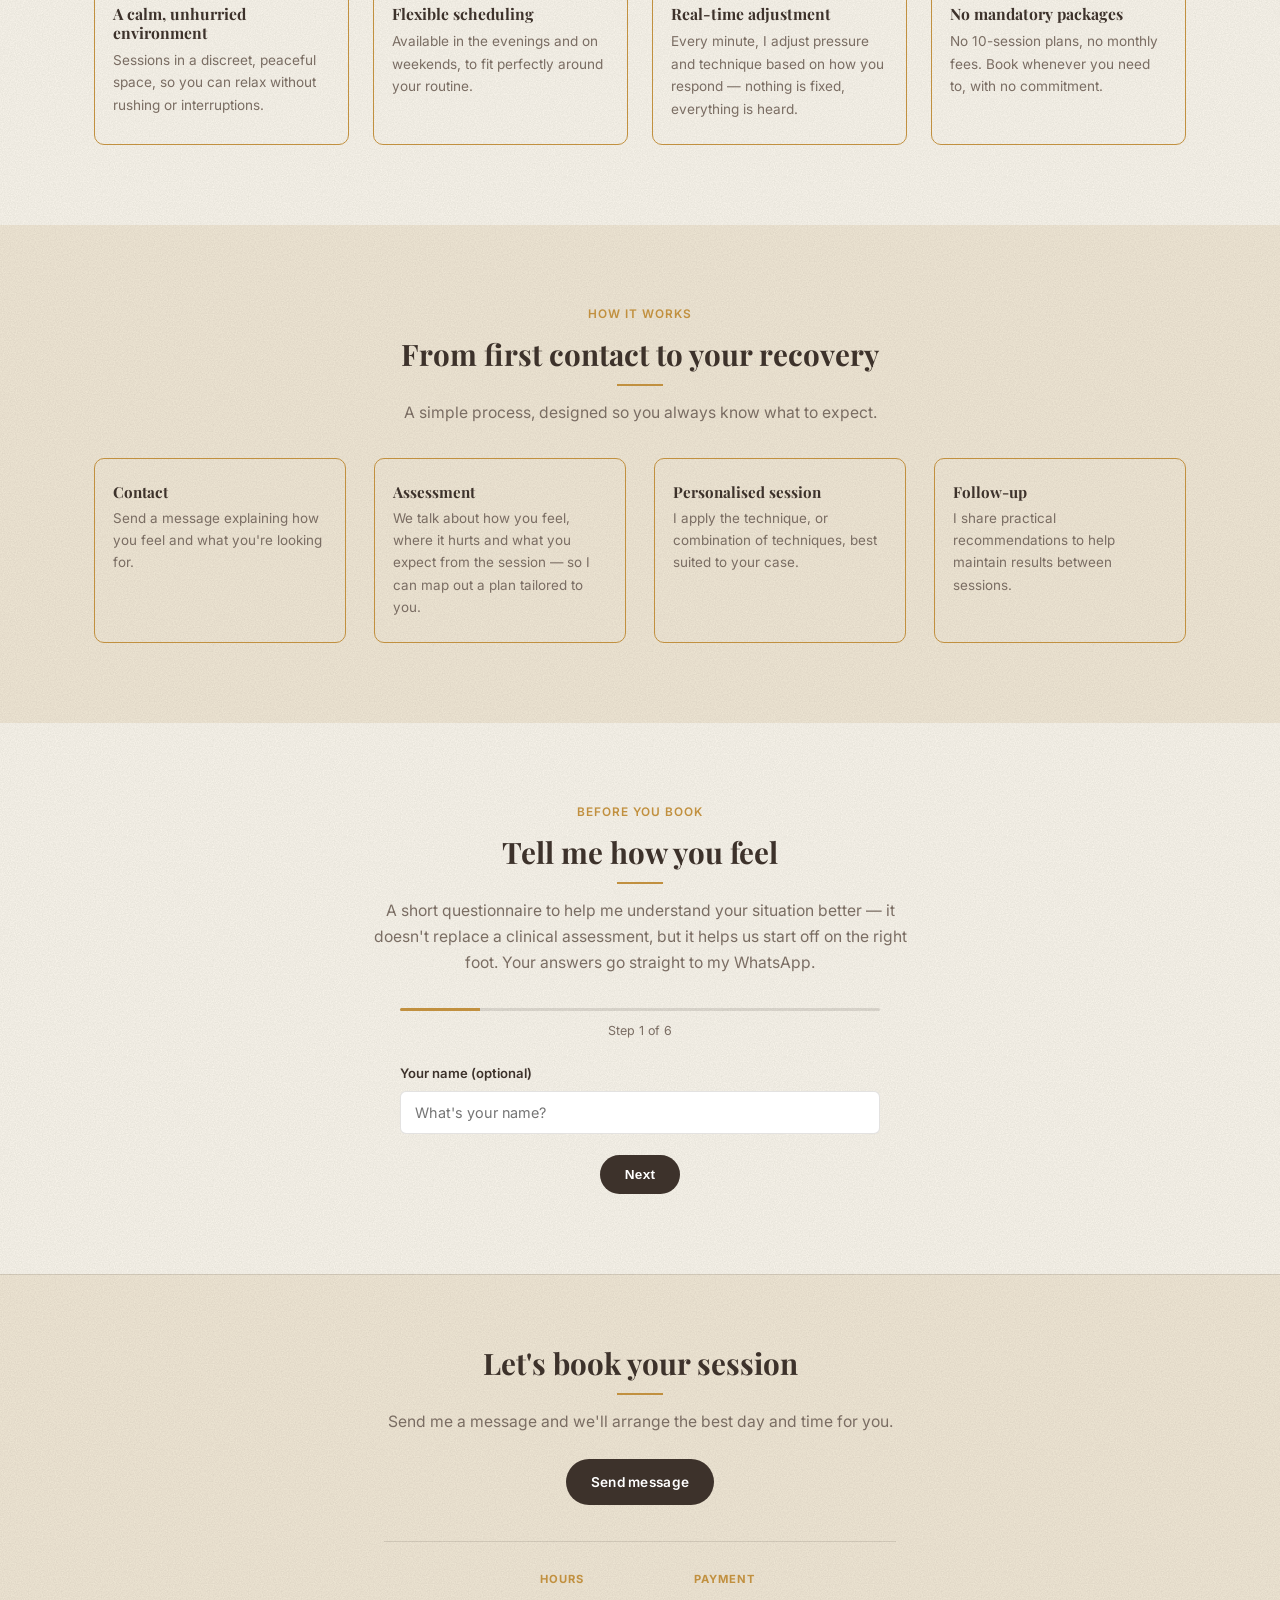
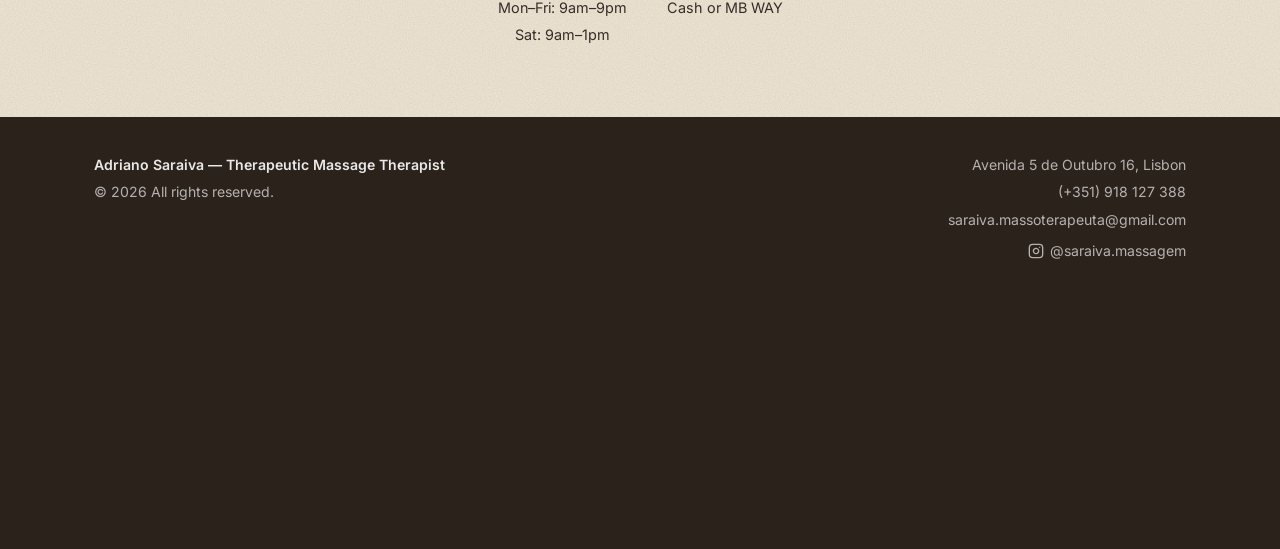
==== commit 03f7c4ac: "Fix street number (16, not 15) and add embedded map to footer Address was wrong in both the visible " ====
--- a/en/index.html
+++ b/en/index.html
@@ -18,7 +18,7 @@
 <link rel="preconnect" href="https://fonts.googleapis.com">
 <link rel="preconnect" href="https://fonts.gstatic.com" crossorigin>
 <link href="https://fonts.googleapis.com/css2?family=Playfair+Display:wght@500;600;700&family=Inter:wght@400;500;600;700&display=swap" rel="stylesheet">
-<link rel="stylesheet" href="../css/style.css?v=50">
+<link rel="stylesheet" href="../css/style.css?v=52">
 <script type="application/ld+json">
 {
   "@context": "https://schema.org",
@@ -28,7 +28,7 @@
   "email": "saraiva.massoterapeuta@gmail.com",
   "address": {
     "@type": "PostalAddress",
-    "streetAddress": "Avenida 5 de Outubro 15",
+    "streetAddress": "Avenida 5 de Outubro 16",
     "addressLocality": "Lisbon",
     "addressCountry": "PT"
   },
@@ -389,7 +389,7 @@
       <p>&copy; <span id="year"></span> All rights reserved.</p>
     </div>
     <div class="footer-block footer-contact">
-      <p>Avenida 5 de Outubro 15, Lisbon</p>
+      <p>Avenida 5 de Outubro 16, Lisbon</p>
       <p>(+351) 918 127 388</p>
       <p><a href="mailto:saraiva.massoterapeuta@gmail.com">saraiva.massoterapeuta@gmail.com</a></p>
       <a class="footer-social" target="_blank" rel="noopener" href="https://www.instagram.com/saraiva.massagem">
@@ -398,6 +398,9 @@
       </a>
     </div>
   </div>
+  <div class="footer-map">
+    <iframe src="https://www.google.com/maps?q=Avenida+5+de+Outubro+16,+Lisbon,+Portugal&output=embed" width="100%" height="220" style="border:0;" loading="lazy" referrerpolicy="no-referrer-when-downgrade" title="Location"></iframe>
+  </div>
 </footer>
 
 <a class="floating-whatsapp" target="_blank" rel="noopener" aria-label="Contact via WhatsApp"
@@ -405,6 +408,6 @@
   <svg viewBox="0 0 24 24" width="22" height="22" fill="currentColor"><path d="M17.5 14.4c-.3-.1-1.7-.9-2-1-.3-.1-.5-.1-.7.1-.2.3-.8 1-.9 1.1-.2.2-.3.2-.6.1-.3-.1-1.3-.5-2.4-1.5-.9-.8-1.5-1.8-1.7-2.1-.2-.3 0-.5.1-.6.1-.1.3-.3.4-.5.1-.1.2-.3.3-.4.1-.2 0-.3 0-.5s-.7-1.7-1-2.3c-.3-.6-.5-.5-.7-.5h-.6c-.2 0-.5.1-.8.3-.3.3-1 1-1 2.4s1 2.8 1.2 3c.1.2 2 3.1 4.9 4.3.7.3 1.2.5 1.7.6.7.2 1.3.2 1.8.1.6-.1 1.7-.7 1.9-1.3.2-.6.2-1.2.2-1.3-.1-.1-.3-.2-.6-.3z"/><path d="M12 2C6.5 2 2 6.5 2 12c0 1.8.5 3.5 1.3 5L2 22l5.2-1.4C8.6 21.5 10.3 22 12 22c5.5 0 10-4.5 10-10S17.5 2 12 2zm0 18c-1.6 0-3.1-.4-4.4-1.2l-.3-.2-3.1.8.8-3-.2-.3C3.4 14.9 3 13.5 3 12c0-5 4-9 9-9s9 4 9 9-4 9-9 9z"/></svg>
 </a>
 
-<script src="../js/script.js?v=50"></script>
+<script src="../js/script.js?v=52"></script>
 </body>
 </html>
--- a/css/style.css
+++ b/css/style.css
@@ -671,6 +671,14 @@
   margin-top: 4px;
 }
 
+.footer-map {
+  margin-top: 28px;
+  border-radius: 10px;
+  overflow: hidden;
+  filter: grayscale(0.4) contrast(1.05);
+}
+.footer-map iframe { display: block; }
+
 @media (max-width: 500px) {
   .footer-inner { flex-direction: column; }
   .footer-contact { text-align: left; }
@@ -715,9 +723,7 @@
 /* Responsive */
 @media (max-width: 960px) {
   .hero-grid { grid-template-columns: 1fr; }
-  .hero-content { order: 1; text-align: center; }
-  .hero-subtitle { margin-left: auto; margin-right: auto; }
-  .hero-actions { justify-content: center; }
+  .hero-content { order: 1; }
   .hero-visual { order: 2; max-width: 320px; margin: 0 auto; }
 }
 
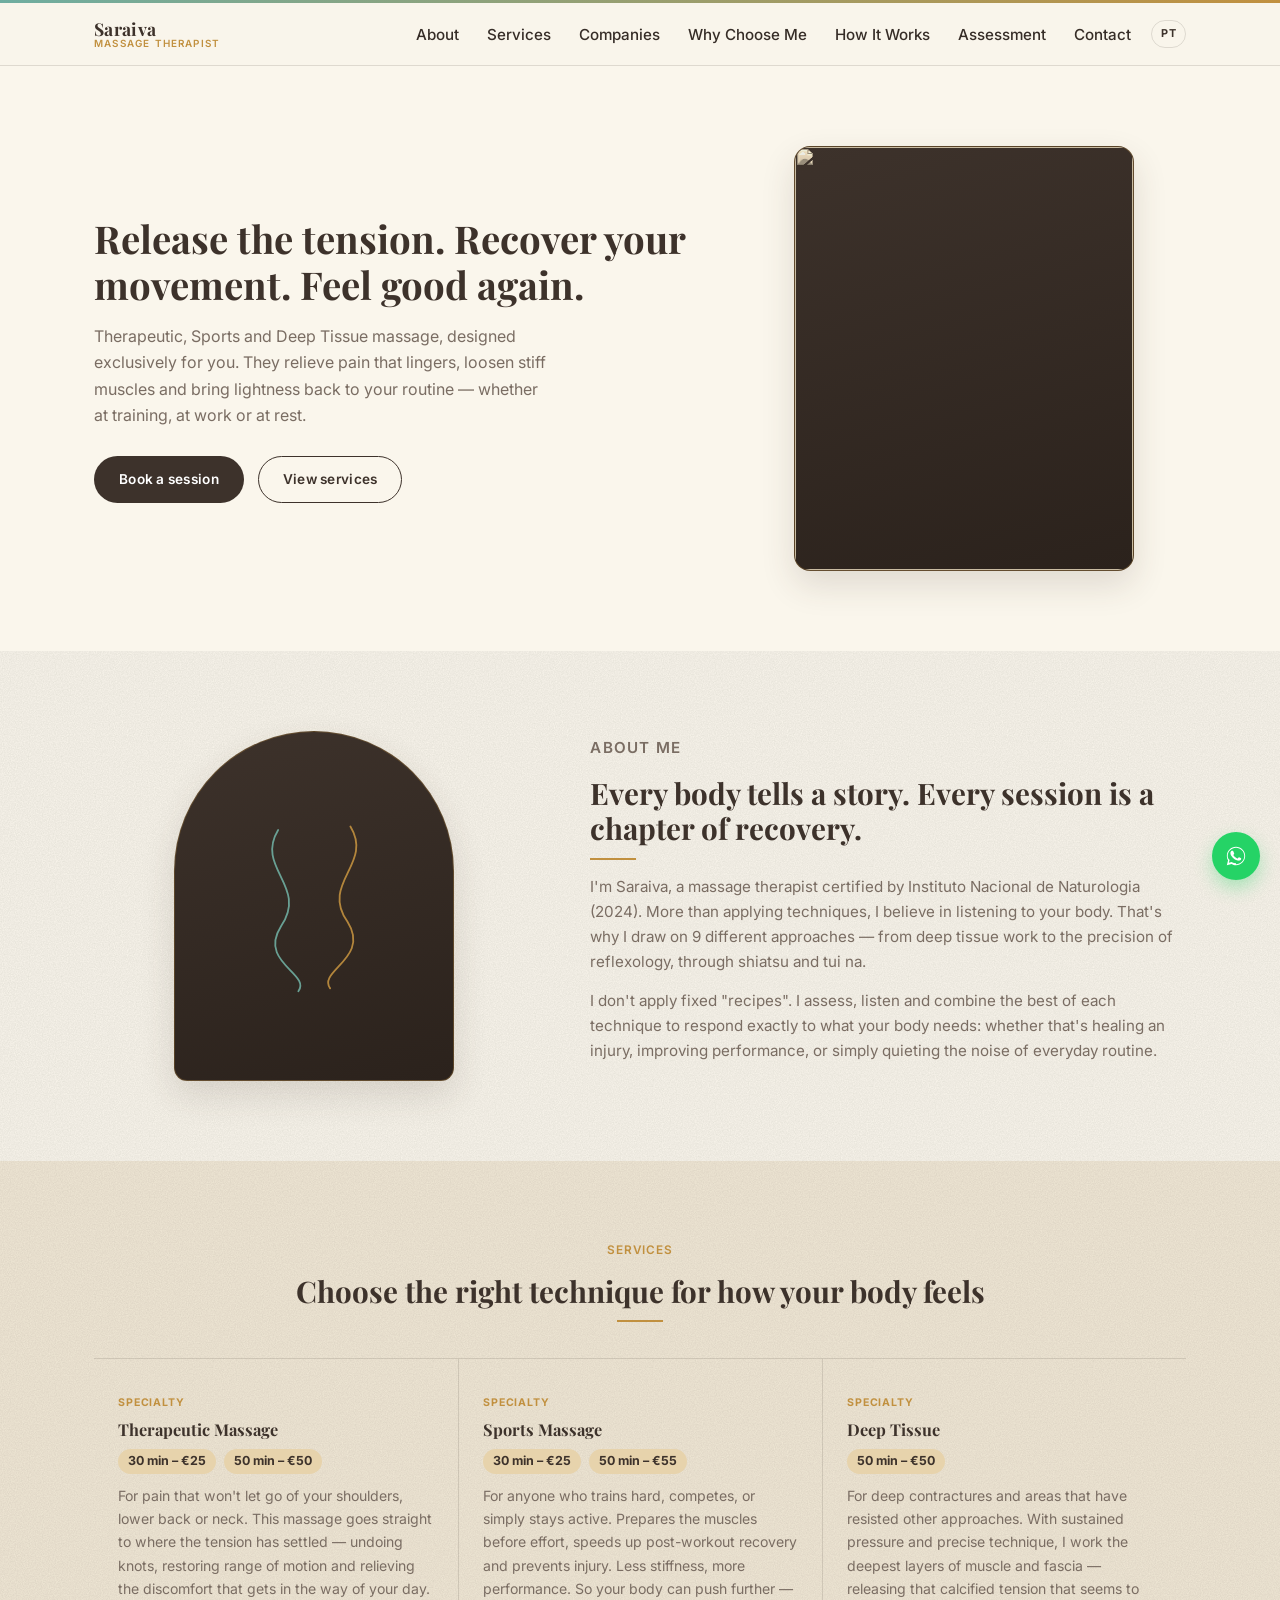
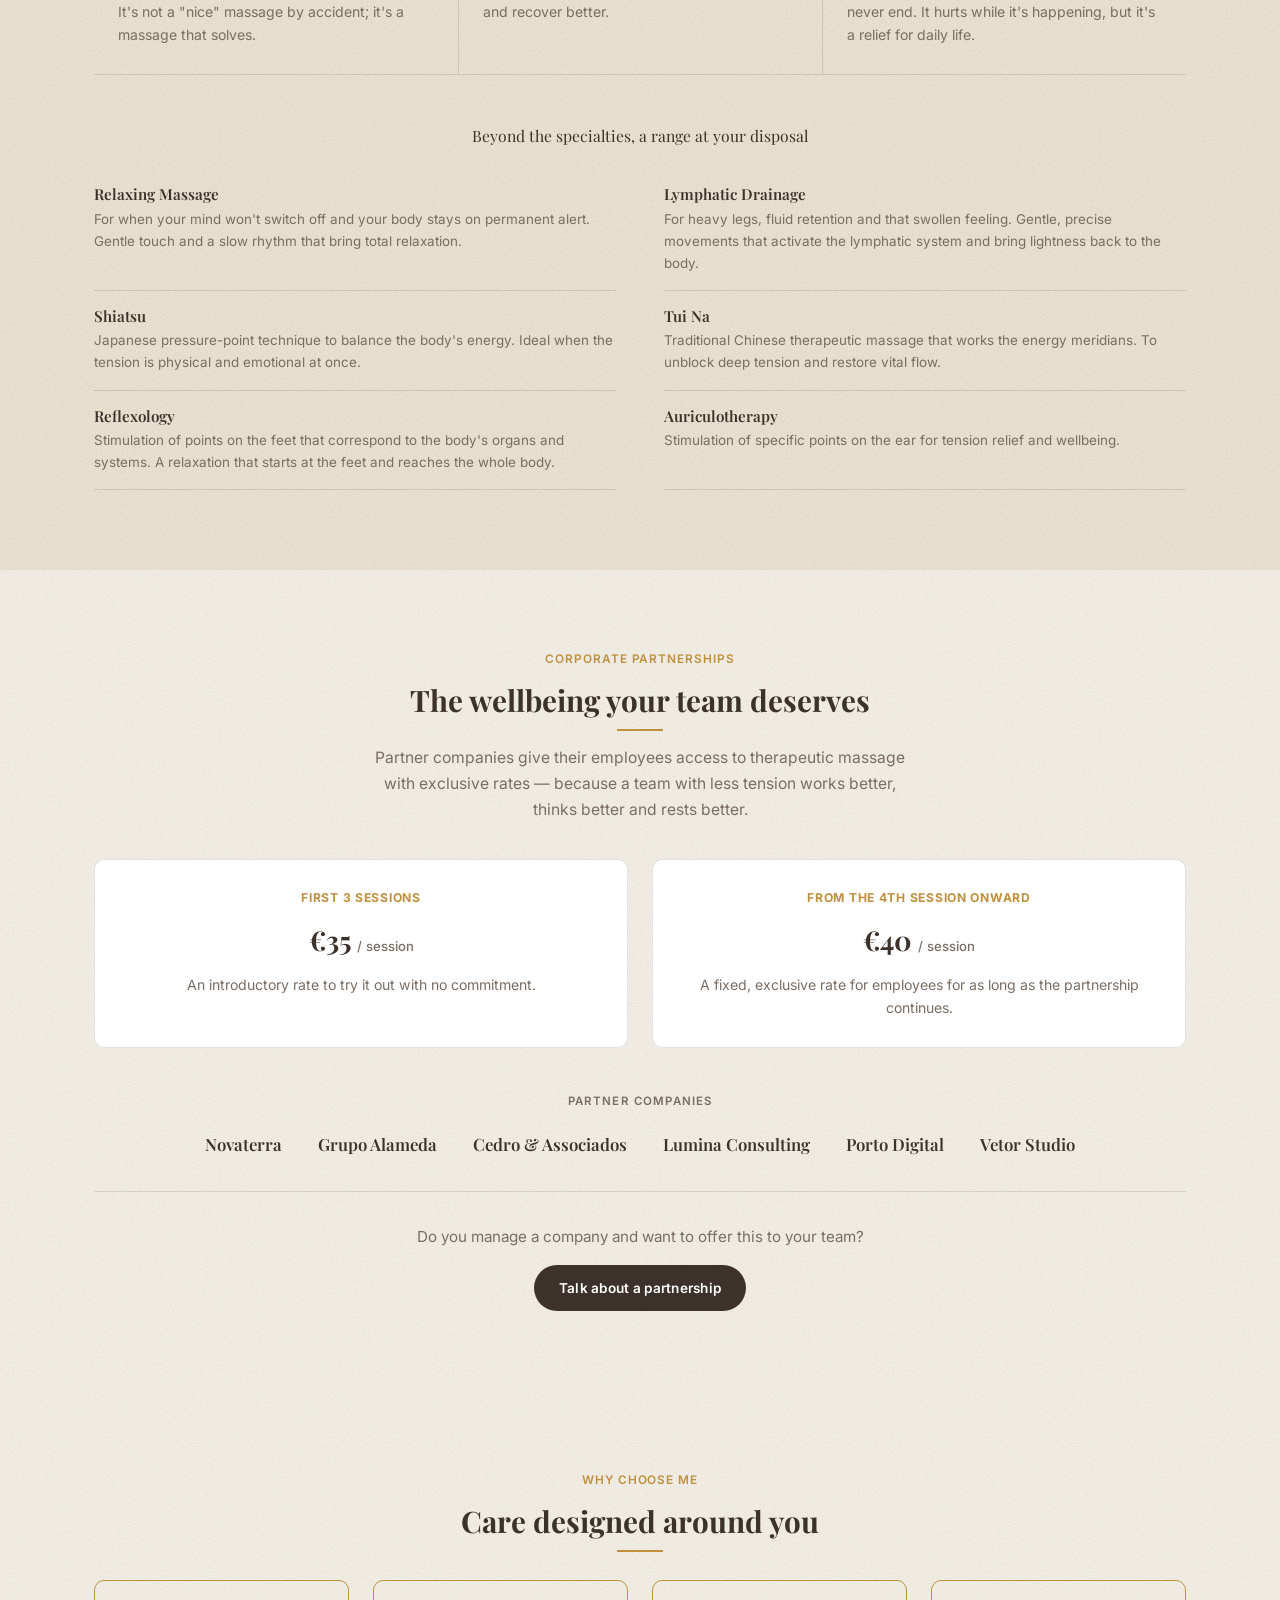
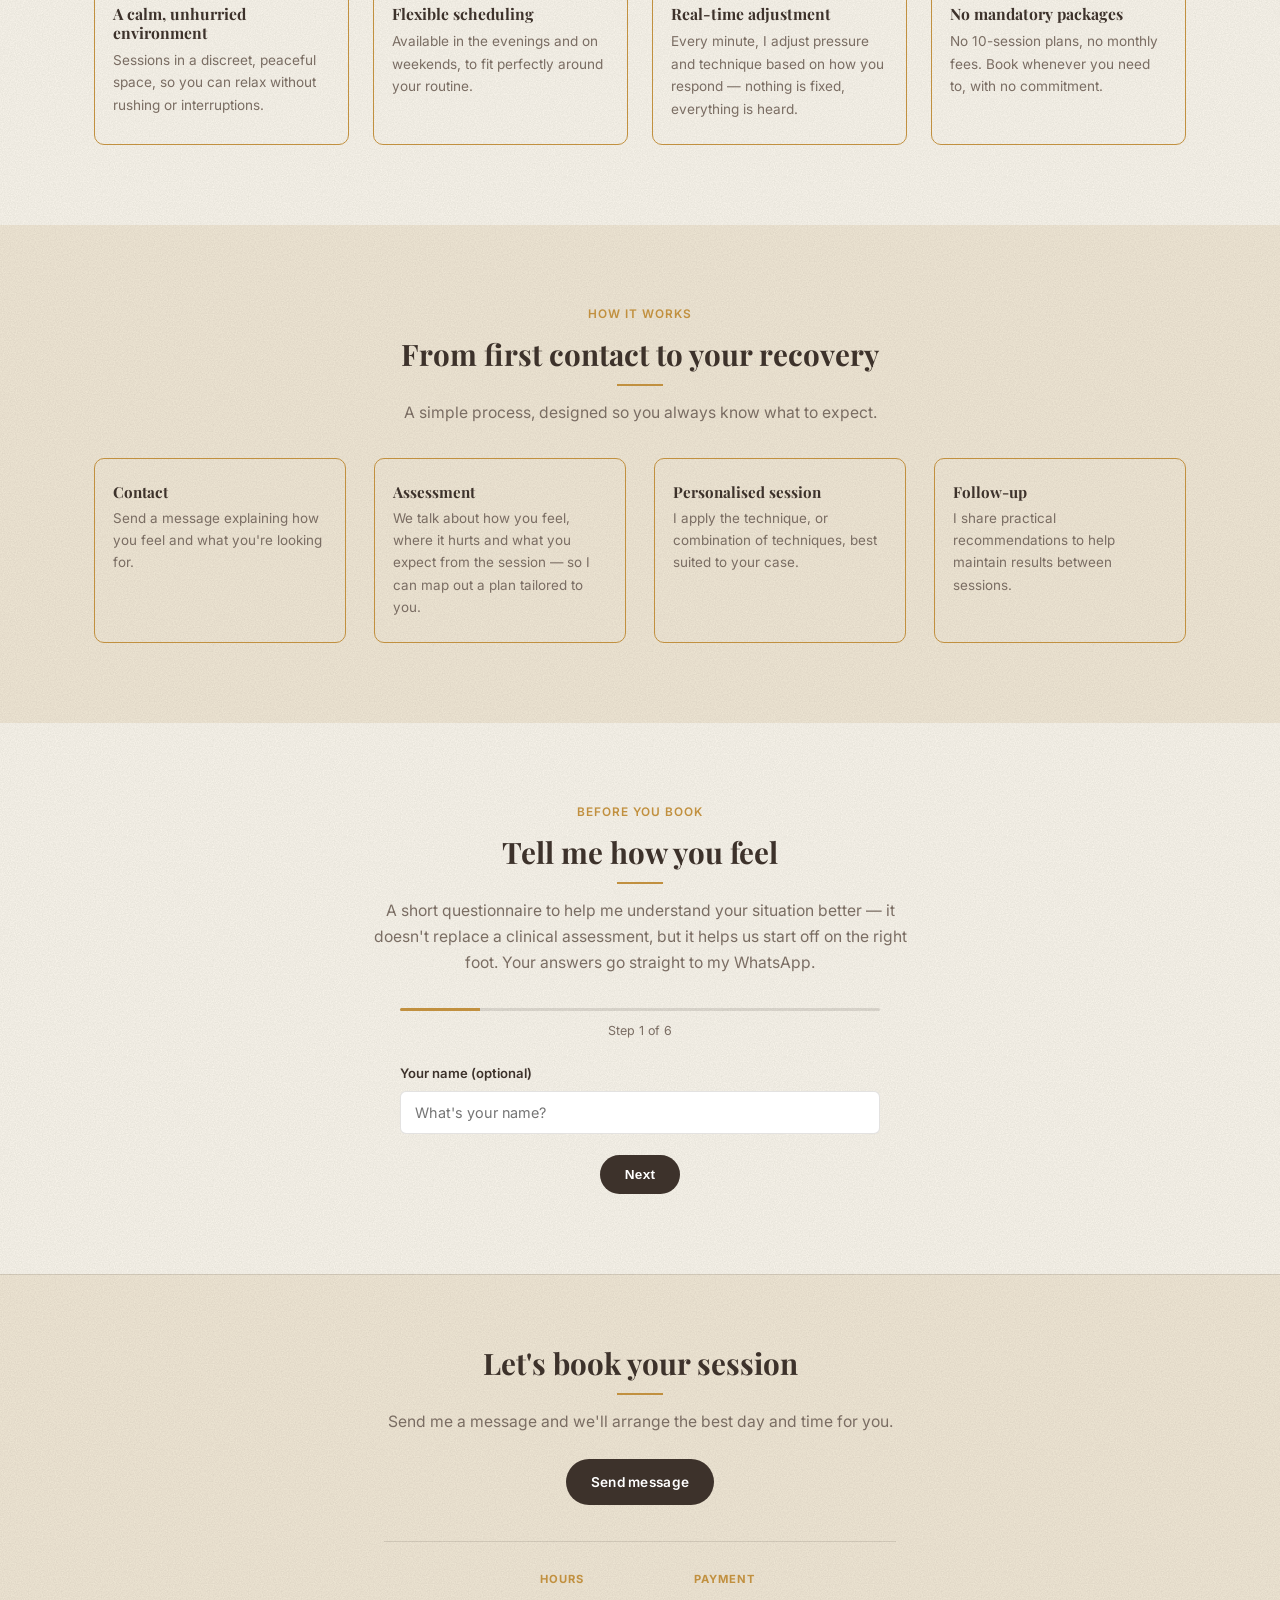
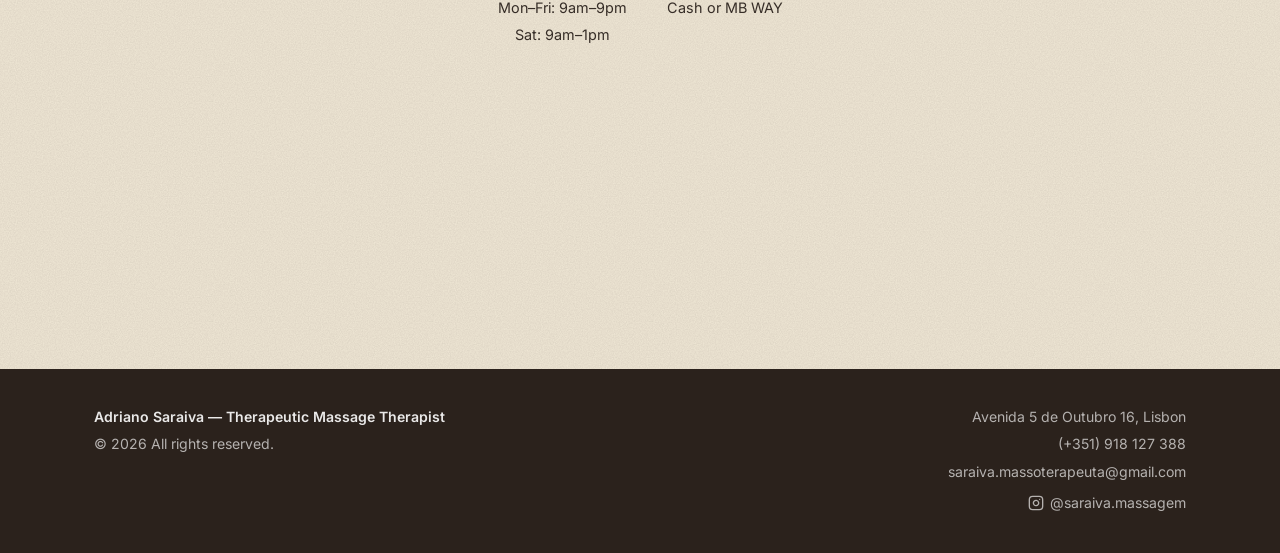
==== commit 8eb11f35: "Move the map from the footer into the final booking section It read as an orphaned afterthought at t" ====
--- a/en/index.html
+++ b/en/index.html
@@ -18,7 +18,7 @@
 <link rel="preconnect" href="https://fonts.googleapis.com">
 <link rel="preconnect" href="https://fonts.gstatic.com" crossorigin>
 <link href="https://fonts.googleapis.com/css2?family=Playfair+Display:wght@500;600;700&family=Inter:wght@400;500;600;700&display=swap" rel="stylesheet">
-<link rel="stylesheet" href="../css/style.css?v=52">
+<link rel="stylesheet" href="../css/style.css?v=53">
 <script type="application/ld+json">
 {
   "@context": "https://schema.org",
@@ -377,6 +377,10 @@
           <span class="contact-info-value">Cash or MB WAY</span>
         </div>
       </div>
+
+      <div class="cta-map">
+        <iframe src="https://www.google.com/maps?q=Avenida+5+de+Outubro+16,+Lisbon,+Portugal&output=embed" width="100%" height="220" style="border:0;" loading="lazy" referrerpolicy="no-referrer-when-downgrade" title="Location"></iframe>
+      </div>
     </div>
   </section>
 
@@ -398,9 +402,6 @@
       </a>
     </div>
   </div>
-  <div class="footer-map">
-    <iframe src="https://www.google.com/maps?q=Avenida+5+de+Outubro+16,+Lisbon,+Portugal&output=embed" width="100%" height="220" style="border:0;" loading="lazy" referrerpolicy="no-referrer-when-downgrade" title="Location"></iframe>
-  </div>
 </footer>
 
 <a class="floating-whatsapp" target="_blank" rel="noopener" aria-label="Contact via WhatsApp"
@@ -408,6 +409,6 @@
   <svg viewBox="0 0 24 24" width="22" height="22" fill="currentColor"><path d="M17.5 14.4c-.3-.1-1.7-.9-2-1-.3-.1-.5-.1-.7.1-.2.3-.8 1-.9 1.1-.2.2-.3.2-.6.1-.3-.1-1.3-.5-2.4-1.5-.9-.8-1.5-1.8-1.7-2.1-.2-.3 0-.5.1-.6.1-.1.3-.3.4-.5.1-.1.2-.3.3-.4.1-.2 0-.3 0-.5s-.7-1.7-1-2.3c-.3-.6-.5-.5-.7-.5h-.6c-.2 0-.5.1-.8.3-.3.3-1 1-1 2.4s1 2.8 1.2 3c.1.2 2 3.1 4.9 4.3.7.3 1.2.5 1.7.6.7.2 1.3.2 1.8.1.6-.1 1.7-.7 1.9-1.3.2-.6.2-1.2.2-1.3-.1-.1-.3-.2-.6-.3z"/><path d="M12 2C6.5 2 2 6.5 2 12c0 1.8.5 3.5 1.3 5L2 22l5.2-1.4C8.6 21.5 10.3 22 12 22c5.5 0 10-4.5 10-10S17.5 2 12 2zm0 18c-1.6 0-3.1-.4-4.4-1.2l-.3-.2-3.1.8.8-3-.2-.3C3.4 14.9 3 13.5 3 12c0-5 4-9 9-9s9 4 9 9-4 9-9 9z"/></svg>
 </a>
 
-<script src="../js/script.js?v=52"></script>
+<script src="../js/script.js?v=53"></script>
 </body>
 </html>
--- a/css/style.css
+++ b/css/style.css
@@ -671,13 +671,13 @@
   margin-top: 4px;
 }
 
-.footer-map {
-  margin-top: 28px;
+.cta-map {
+  margin-top: 32px;
   border-radius: 10px;
   overflow: hidden;
   filter: grayscale(0.4) contrast(1.05);
 }
-.footer-map iframe { display: block; }
+.cta-map iframe { display: block; }
 
 @media (max-width: 500px) {
   .footer-inner { flex-direction: column; }
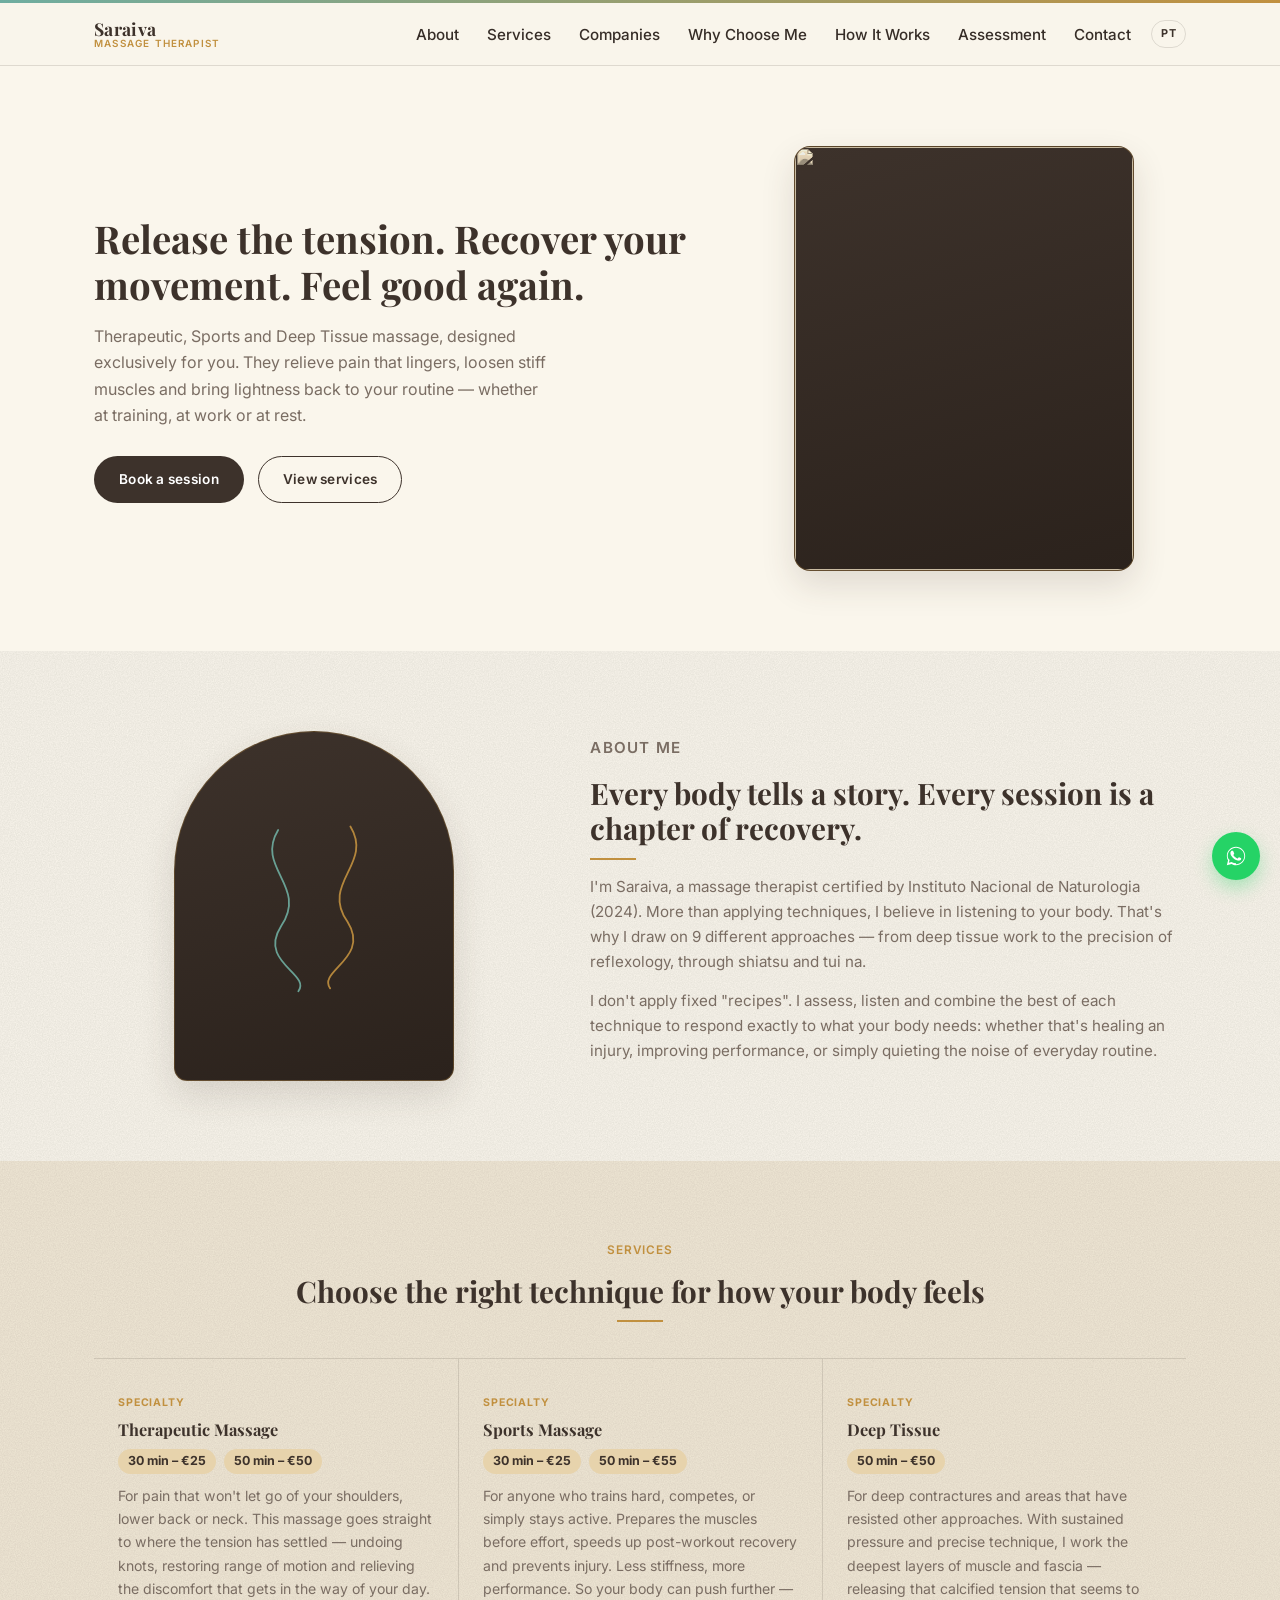
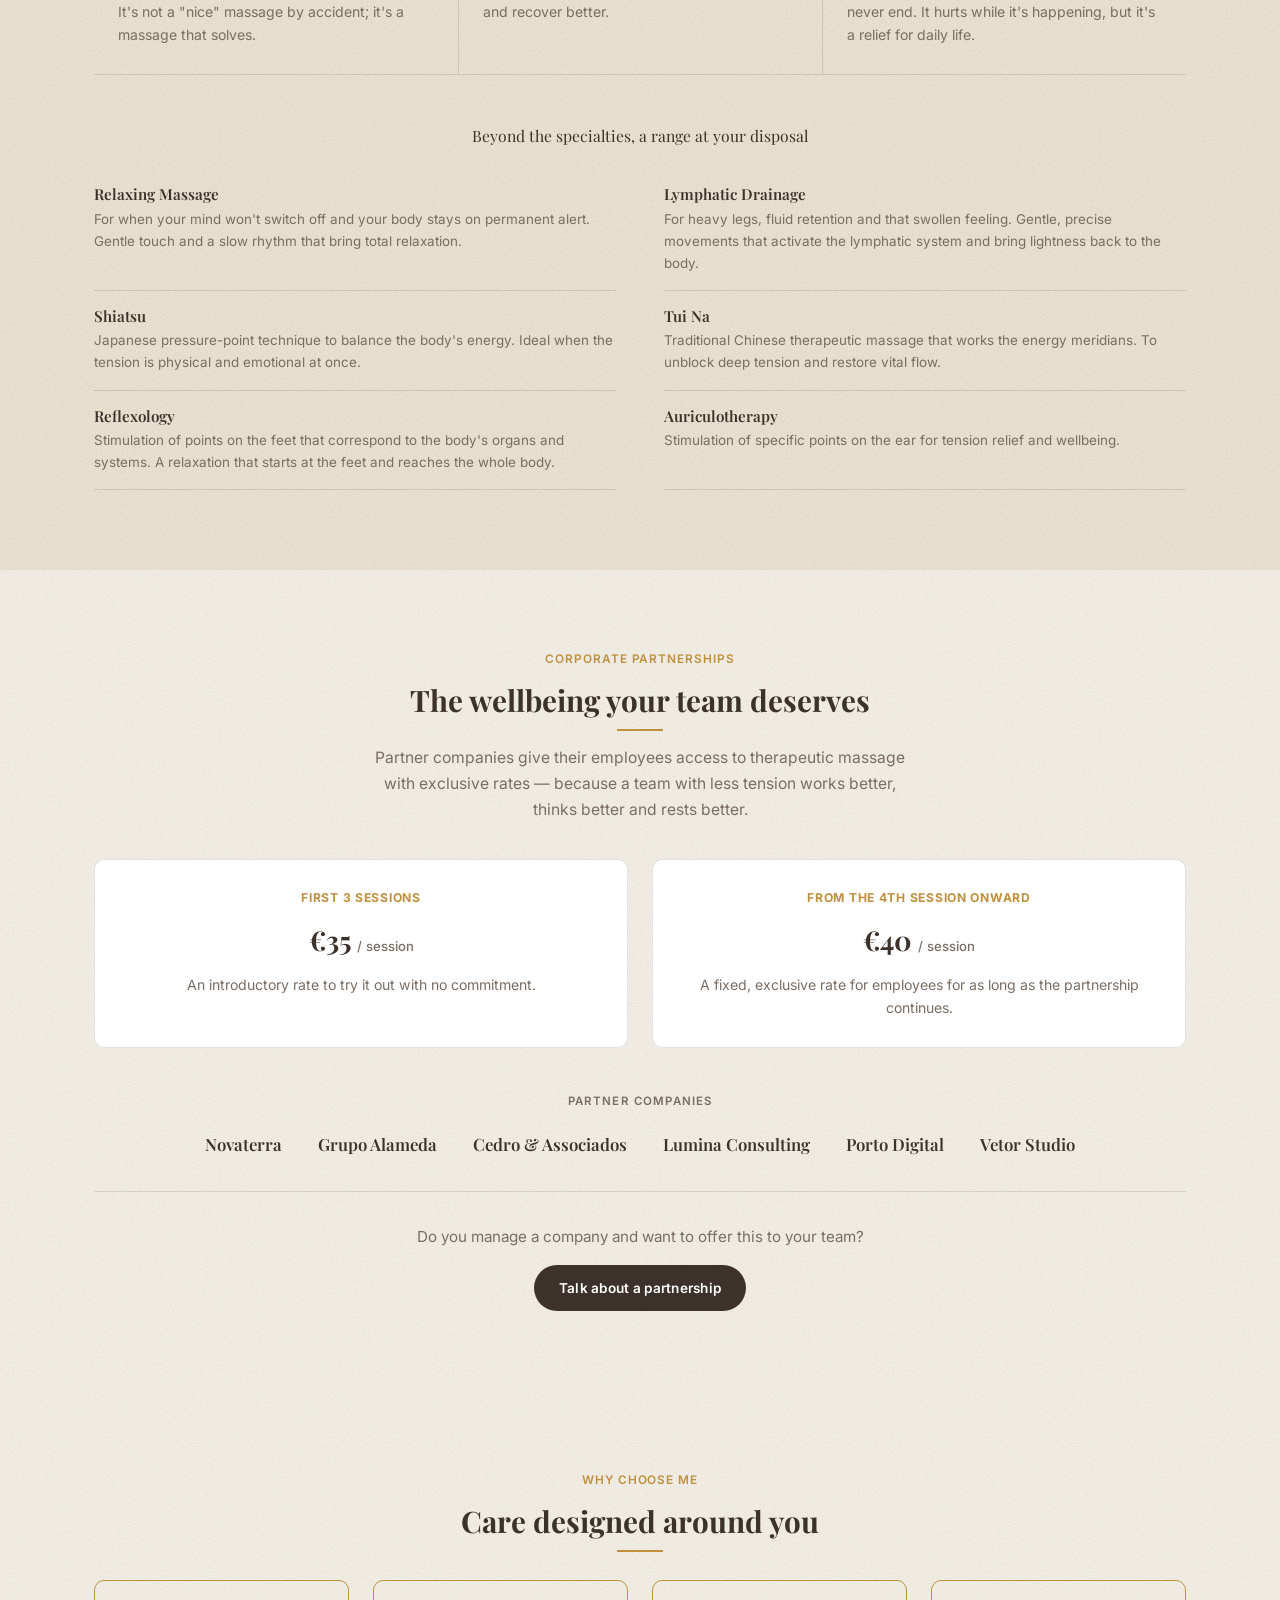
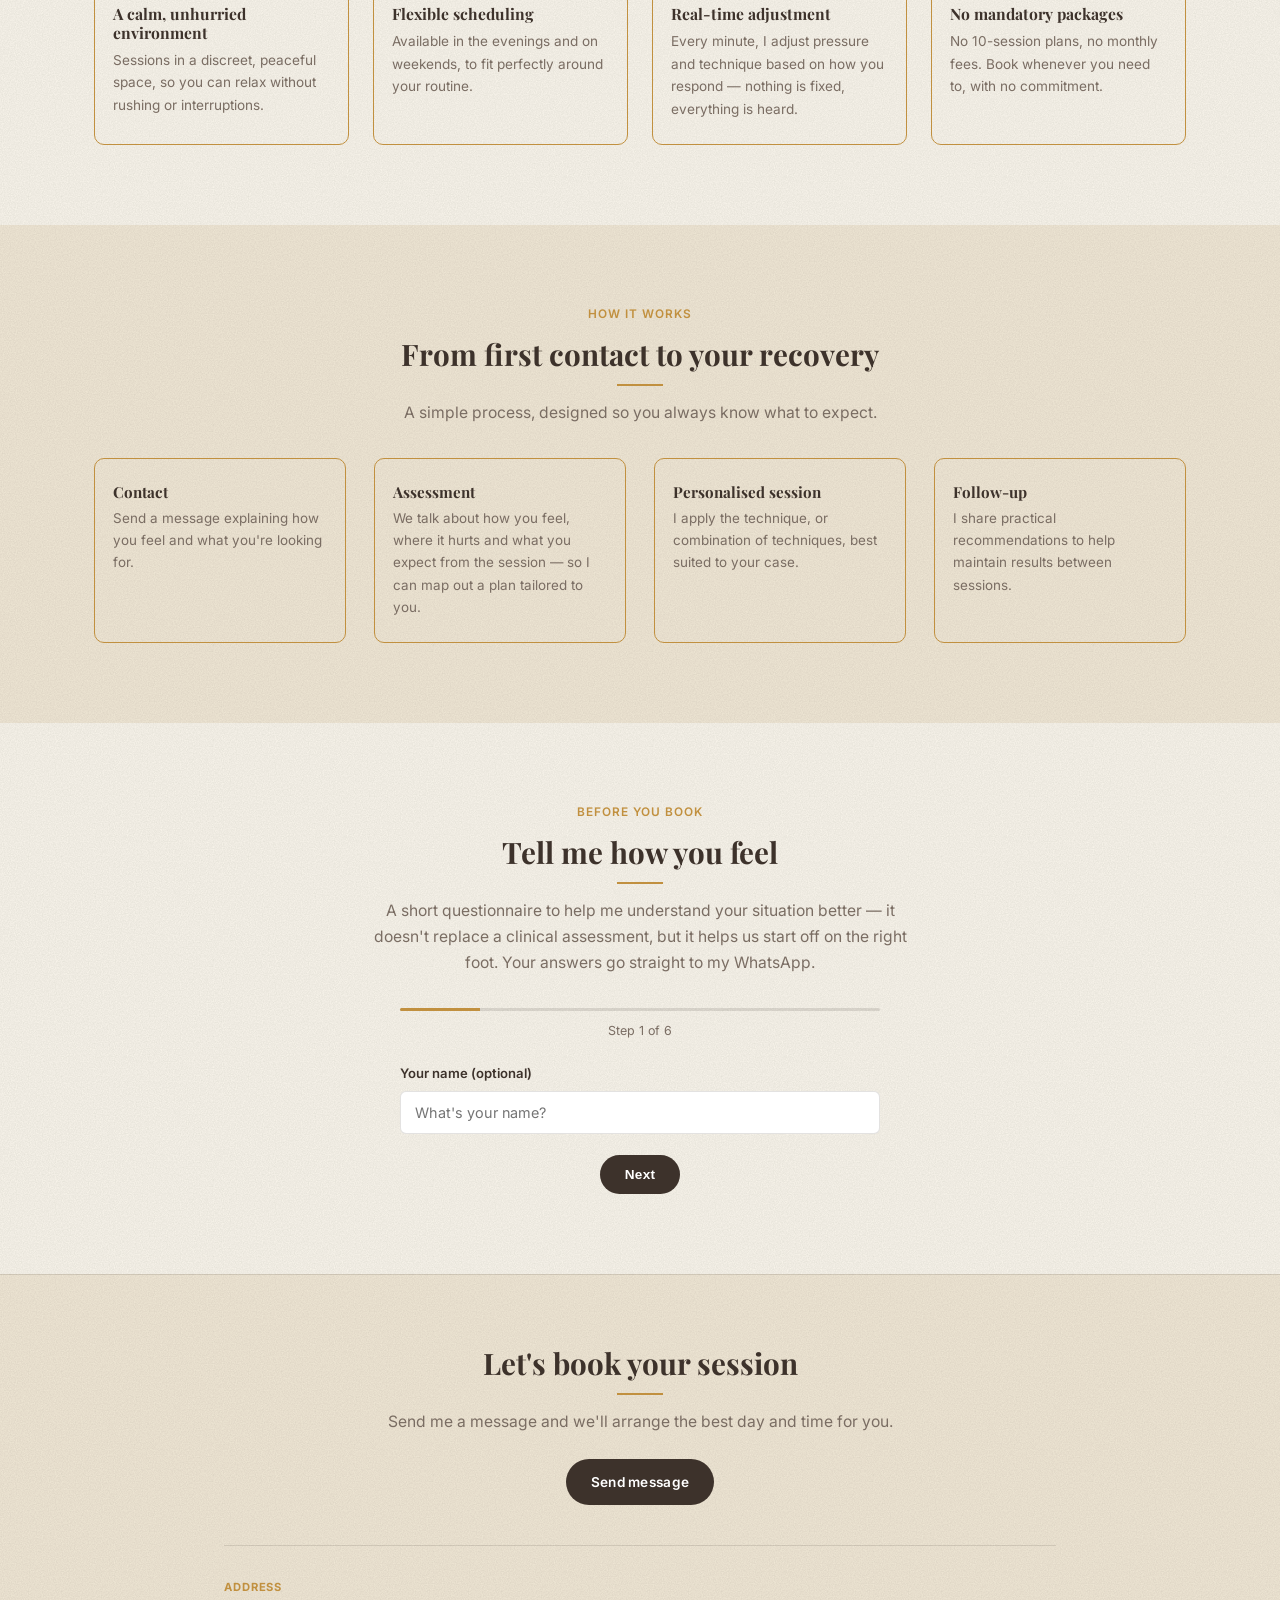
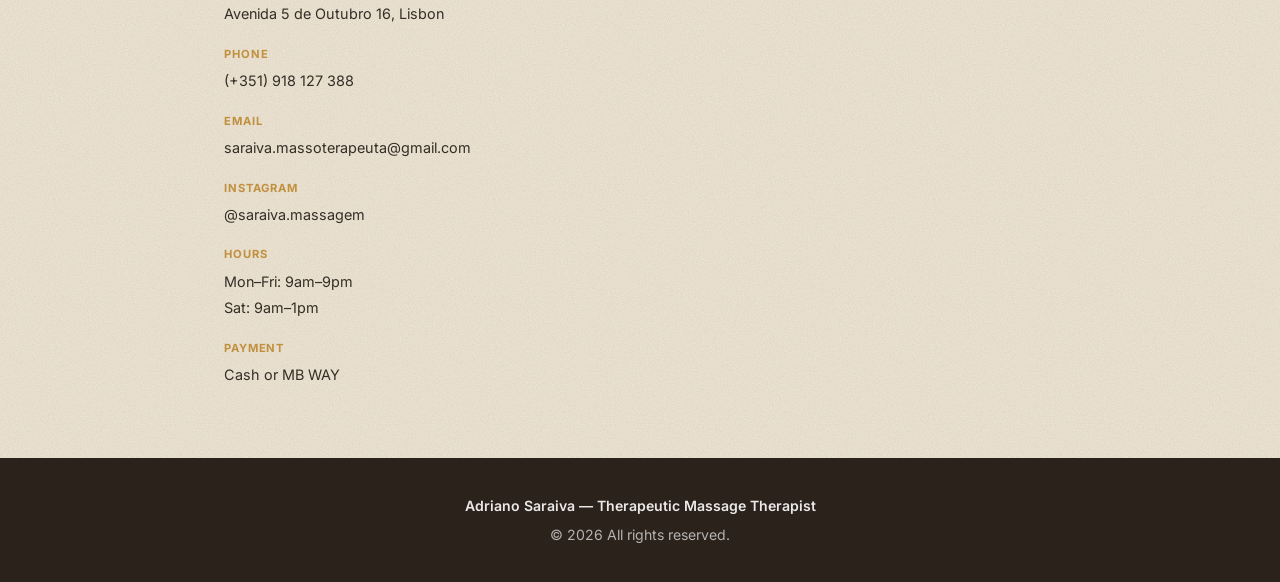
==== commit af10a21f: "Move all contact details into a two-column info + map section Address, phone, email, Instagram, hour" ====
--- a/en/index.html
+++ b/en/index.html
@@ -18,7 +18,7 @@
 <link rel="preconnect" href="https://fonts.googleapis.com">
 <link rel="preconnect" href="https://fonts.gstatic.com" crossorigin>
 <link href="https://fonts.googleapis.com/css2?family=Playfair+Display:wght@500;600;700&family=Inter:wght@400;500;600;700&display=swap" rel="stylesheet">
-<link rel="stylesheet" href="../css/style.css?v=53">
+<link rel="stylesheet" href="../css/style.css?v=54">
 <script type="application/ld+json">
 {
   "@context": "https://schema.org",
@@ -367,19 +367,37 @@
         Send message
       </a>
 
-      <div class="contact-info-grid">
-        <div class="contact-info-item">
-          <span class="contact-info-label">Hours</span>
-          <span class="contact-info-value">Mon–Fri: 9am–9pm<br>Sat: 9am–1pm</span>
-        </div>
-        <div class="contact-info-item">
-          <span class="contact-info-label">Payment</span>
-          <span class="contact-info-value">Cash or MB WAY</span>
-        </div>
-      </div>
-
-      <div class="cta-map">
-        <iframe src="https://www.google.com/maps?q=Avenida+5+de+Outubro+16,+Lisbon,+Portugal&output=embed" width="100%" height="220" style="border:0;" loading="lazy" referrerpolicy="no-referrer-when-downgrade" title="Location"></iframe>
+      <div class="contact-split">
+        <div class="contact-details">
+          <div class="contact-info-item">
+            <span class="contact-info-label">Address</span>
+            <span class="contact-info-value">Avenida 5 de Outubro 16, Lisbon</span>
+          </div>
+          <div class="contact-info-item">
+            <span class="contact-info-label">Phone</span>
+            <span class="contact-info-value">(+351) 918 127 388</span>
+          </div>
+          <div class="contact-info-item">
+            <span class="contact-info-label">Email</span>
+            <span class="contact-info-value"><a href="mailto:saraiva.massoterapeuta@gmail.com">saraiva.massoterapeuta@gmail.com</a></span>
+          </div>
+          <div class="contact-info-item">
+            <span class="contact-info-label">Instagram</span>
+            <span class="contact-info-value"><a target="_blank" rel="noopener" href="https://www.instagram.com/saraiva.massagem">@saraiva.massagem</a></span>
+          </div>
+          <div class="contact-info-item">
+            <span class="contact-info-label">Hours</span>
+            <span class="contact-info-value">Mon–Fri: 9am–9pm<br>Sat: 9am–1pm</span>
+          </div>
+          <div class="contact-info-item">
+            <span class="contact-info-label">Payment</span>
+            <span class="contact-info-value">Cash or MB WAY</span>
+          </div>
+        </div>
+
+        <div class="cta-map">
+          <iframe src="https://www.google.com/maps?q=Avenida+5+de+Outubro+16,+Lisbon,+Portugal&output=embed" width="100%" height="100%" style="border:0;" loading="lazy" referrerpolicy="no-referrer-when-downgrade" title="Location"></iframe>
+        </div>
       </div>
     </div>
   </section>
@@ -388,19 +406,8 @@
 
 <footer class="site-footer">
   <div class="container footer-inner">
-    <div class="footer-block">
-      <p class="footer-brand">Adriano Saraiva — Therapeutic Massage Therapist</p>
-      <p>&copy; <span id="year"></span> All rights reserved.</p>
-    </div>
-    <div class="footer-block footer-contact">
-      <p>Avenida 5 de Outubro 16, Lisbon</p>
-      <p>(+351) 918 127 388</p>
-      <p><a href="mailto:saraiva.massoterapeuta@gmail.com">saraiva.massoterapeuta@gmail.com</a></p>
-      <a class="footer-social" target="_blank" rel="noopener" href="https://www.instagram.com/saraiva.massagem">
-        <svg viewBox="0 0 24 24" width="16" height="16" fill="none" stroke="currentColor" stroke-width="2" stroke-linecap="round" stroke-linejoin="round"><rect x="2" y="2" width="20" height="20" rx="5" ry="5"></rect><path d="M16 11.37A4 4 0 1 1 12.63 8 4 4 0 0 1 16 11.37z"></path><line x1="17.5" x2="17.51" y1="6.5" y2="6.5"></line></svg>
-        @saraiva.massagem
-      </a>
-    </div>
+    <p class="footer-brand">Adriano Saraiva — Therapeutic Massage Therapist</p>
+    <p>&copy; <span id="year"></span> All rights reserved.</p>
   </div>
 </footer>
 
@@ -409,6 +416,6 @@
   <svg viewBox="0 0 24 24" width="22" height="22" fill="currentColor"><path d="M17.5 14.4c-.3-.1-1.7-.9-2-1-.3-.1-.5-.1-.7.1-.2.3-.8 1-.9 1.1-.2.2-.3.2-.6.1-.3-.1-1.3-.5-2.4-1.5-.9-.8-1.5-1.8-1.7-2.1-.2-.3 0-.5.1-.6.1-.1.3-.3.4-.5.1-.1.2-.3.3-.4.1-.2 0-.3 0-.5s-.7-1.7-1-2.3c-.3-.6-.5-.5-.7-.5h-.6c-.2 0-.5.1-.8.3-.3.3-1 1-1 2.4s1 2.8 1.2 3c.1.2 2 3.1 4.9 4.3.7.3 1.2.5 1.7.6.7.2 1.3.2 1.8.1.6-.1 1.7-.7 1.9-1.3.2-.6.2-1.2.2-1.3-.1-.1-.3-.2-.6-.3z"/><path d="M12 2C6.5 2 2 6.5 2 12c0 1.8.5 3.5 1.3 5L2 22l5.2-1.4C8.6 21.5 10.3 22 12 22c5.5 0 10-4.5 10-10S17.5 2 12 2zm0 18c-1.6 0-3.1-.4-4.4-1.2l-.3-.2-3.1.8.8-3-.2-.3C3.4 14.9 3 13.5 3 12c0-5 4-9 9-9s9 4 9 9-4 9-9 9z"/></svg>
 </a>
 
-<script src="../js/script.js?v=53"></script>
+<script src="../js/script.js?v=54"></script>
 </body>
 </html>
--- a/css/style.css
+++ b/css/style.css
@@ -616,21 +616,22 @@
   border-top: 1px solid var(--line);
 }
 .cta-inner {
-  max-width: 560px;
+  max-width: 880px;
 }
 .cta-section h2::after { left: 50%; transform: translateX(-50%); }
 .cta-section p { color: var(--text-muted); margin-bottom: 24px; font-size: 0.98rem; }
 
-.contact-info-grid {
-  display: flex;
-  justify-content: center;
-  gap: 40px;
-  margin-top: 36px;
-  padding-top: 28px;
+.contact-split {
+  display: grid;
+  grid-template-columns: 1fr 1fr;
+  gap: 48px;
+  margin-top: 40px;
+  padding-top: 32px;
   border-top: 1px solid var(--line);
-  flex-wrap: wrap;
-}
-.contact-info-item { text-align: center; }
+  text-align: left;
+}
+
+.contact-details { display: flex; flex-direction: column; gap: 18px; }
 .contact-info-label {
   display: block;
   font-size: 0.7rem;
@@ -638,13 +639,23 @@
   letter-spacing: 0.08em;
   text-transform: uppercase;
   color: var(--gold);
-  margin-bottom: 6px;
+  margin-bottom: 4px;
 }
 .contact-info-value {
   font-size: 0.9rem;
   color: var(--text);
   line-height: 1.5;
 }
+.contact-info-value a { color: var(--text); transition: color 0.15s ease; }
+.contact-info-value a:hover { color: var(--gold); }
+
+.cta-map {
+  border-radius: 10px;
+  overflow: hidden;
+  filter: grayscale(0.4) contrast(1.05);
+  min-height: 240px;
+}
+.cta-map iframe { display: block; width: 100%; height: 100%; }
 
 /* Footer */
 .site-footer {
@@ -653,36 +664,10 @@
   padding: 36px 0;
 }
 .footer-inner {
-  display: flex;
-  justify-content: space-between;
-  flex-wrap: wrap;
-  gap: 28px;
+  text-align: center;
   font-size: 0.88rem;
 }
-.footer-block p { margin-bottom: 4px; }
 .footer-brand { color: rgba(255, 255, 255, 0.9); font-weight: 600; margin-bottom: 6px; }
-.footer-contact { text-align: right; }
-.footer-contact a { color: rgba(255, 255, 255, 0.65); transition: color 0.15s ease; }
-.footer-contact a:hover { color: var(--gold-light); }
-.footer-social {
-  display: inline-flex;
-  align-items: center;
-  gap: 6px;
-  margin-top: 4px;
-}
-
-.cta-map {
-  margin-top: 32px;
-  border-radius: 10px;
-  overflow: hidden;
-  filter: grayscale(0.4) contrast(1.05);
-}
-.cta-map iframe { display: block; }
-
-@media (max-width: 500px) {
-  .footer-inner { flex-direction: column; }
-  .footer-contact { text-align: left; }
-}
 
 /* Floating WhatsApp */
 .floating-whatsapp {
@@ -736,6 +721,8 @@
   .benefits-grid { grid-template-columns: repeat(2, 1fr); }
   .process-grid { grid-template-columns: repeat(2, 1fr); }
   .pricing-tiers { grid-template-columns: 1fr; }
+  .contact-split { grid-template-columns: 1fr; }
+  .cta-map { min-height: 220px; }
 }
 
 @media (max-width: 720px) {
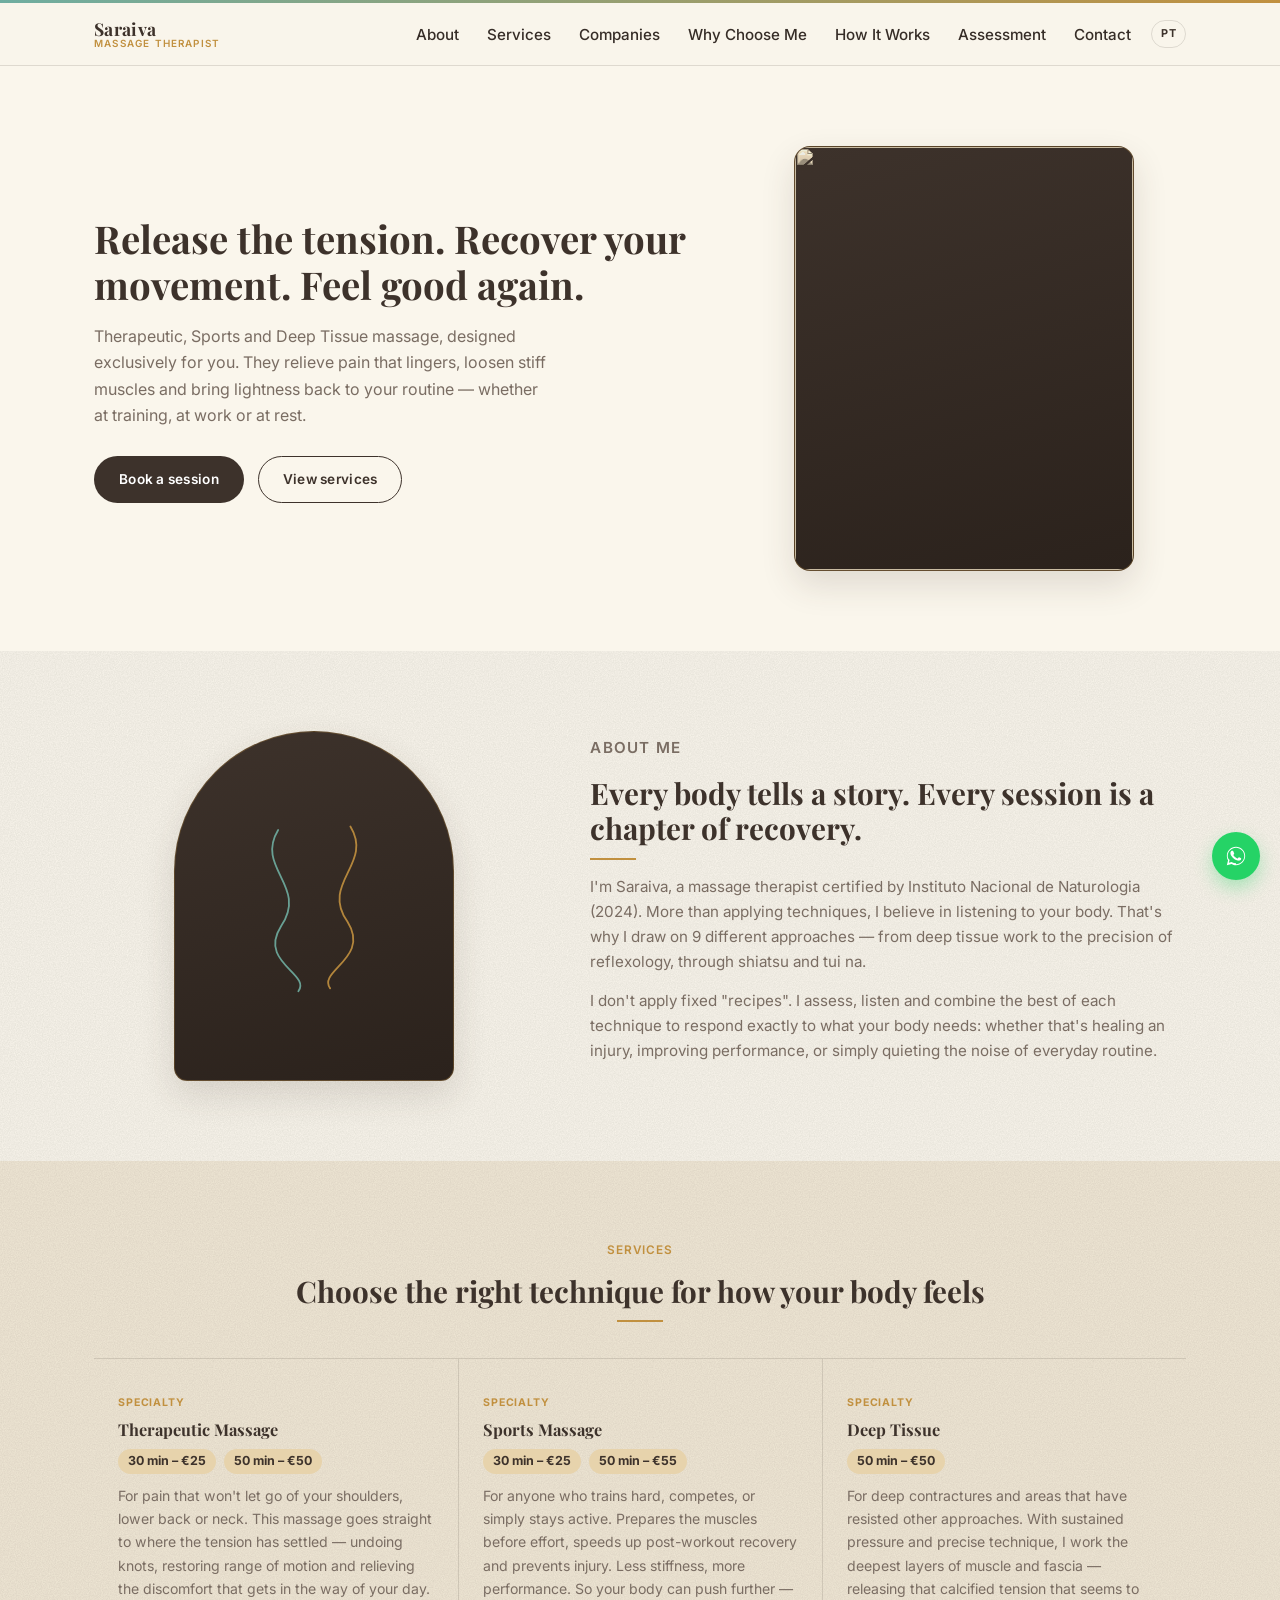
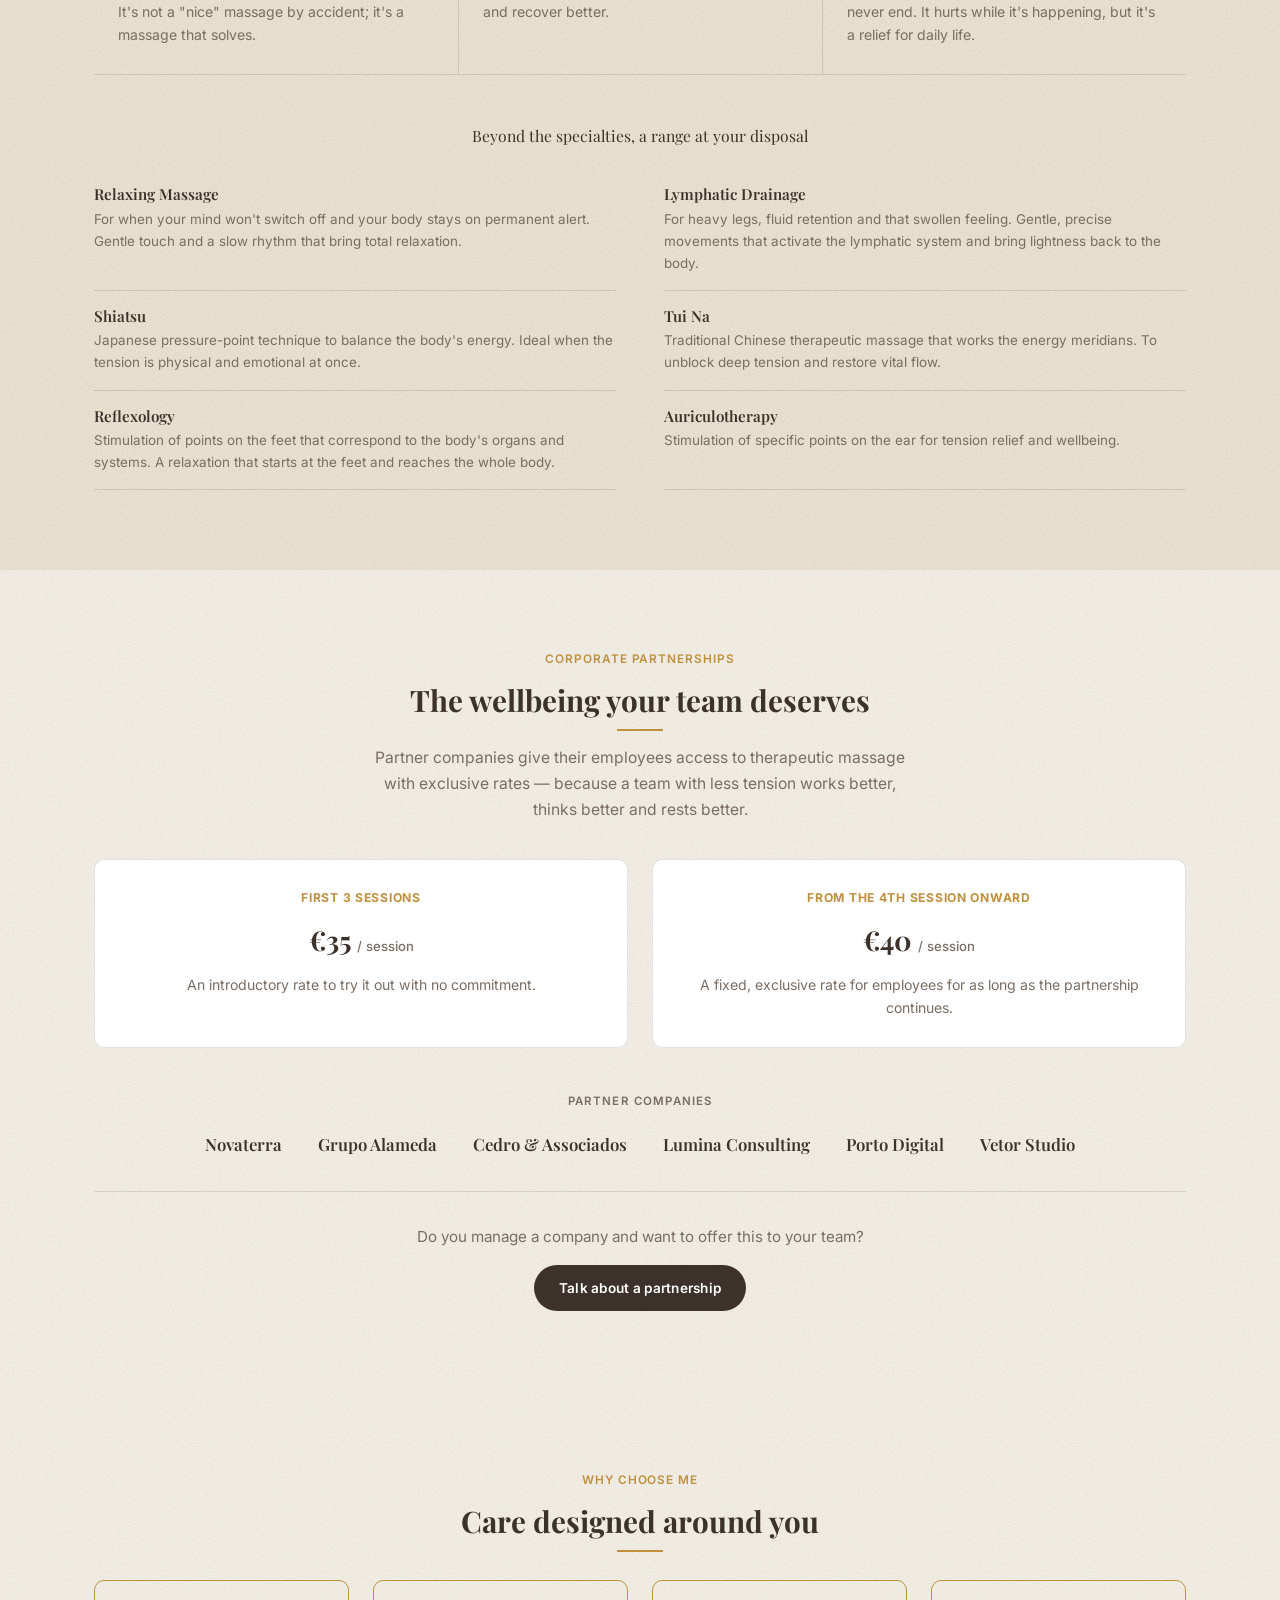
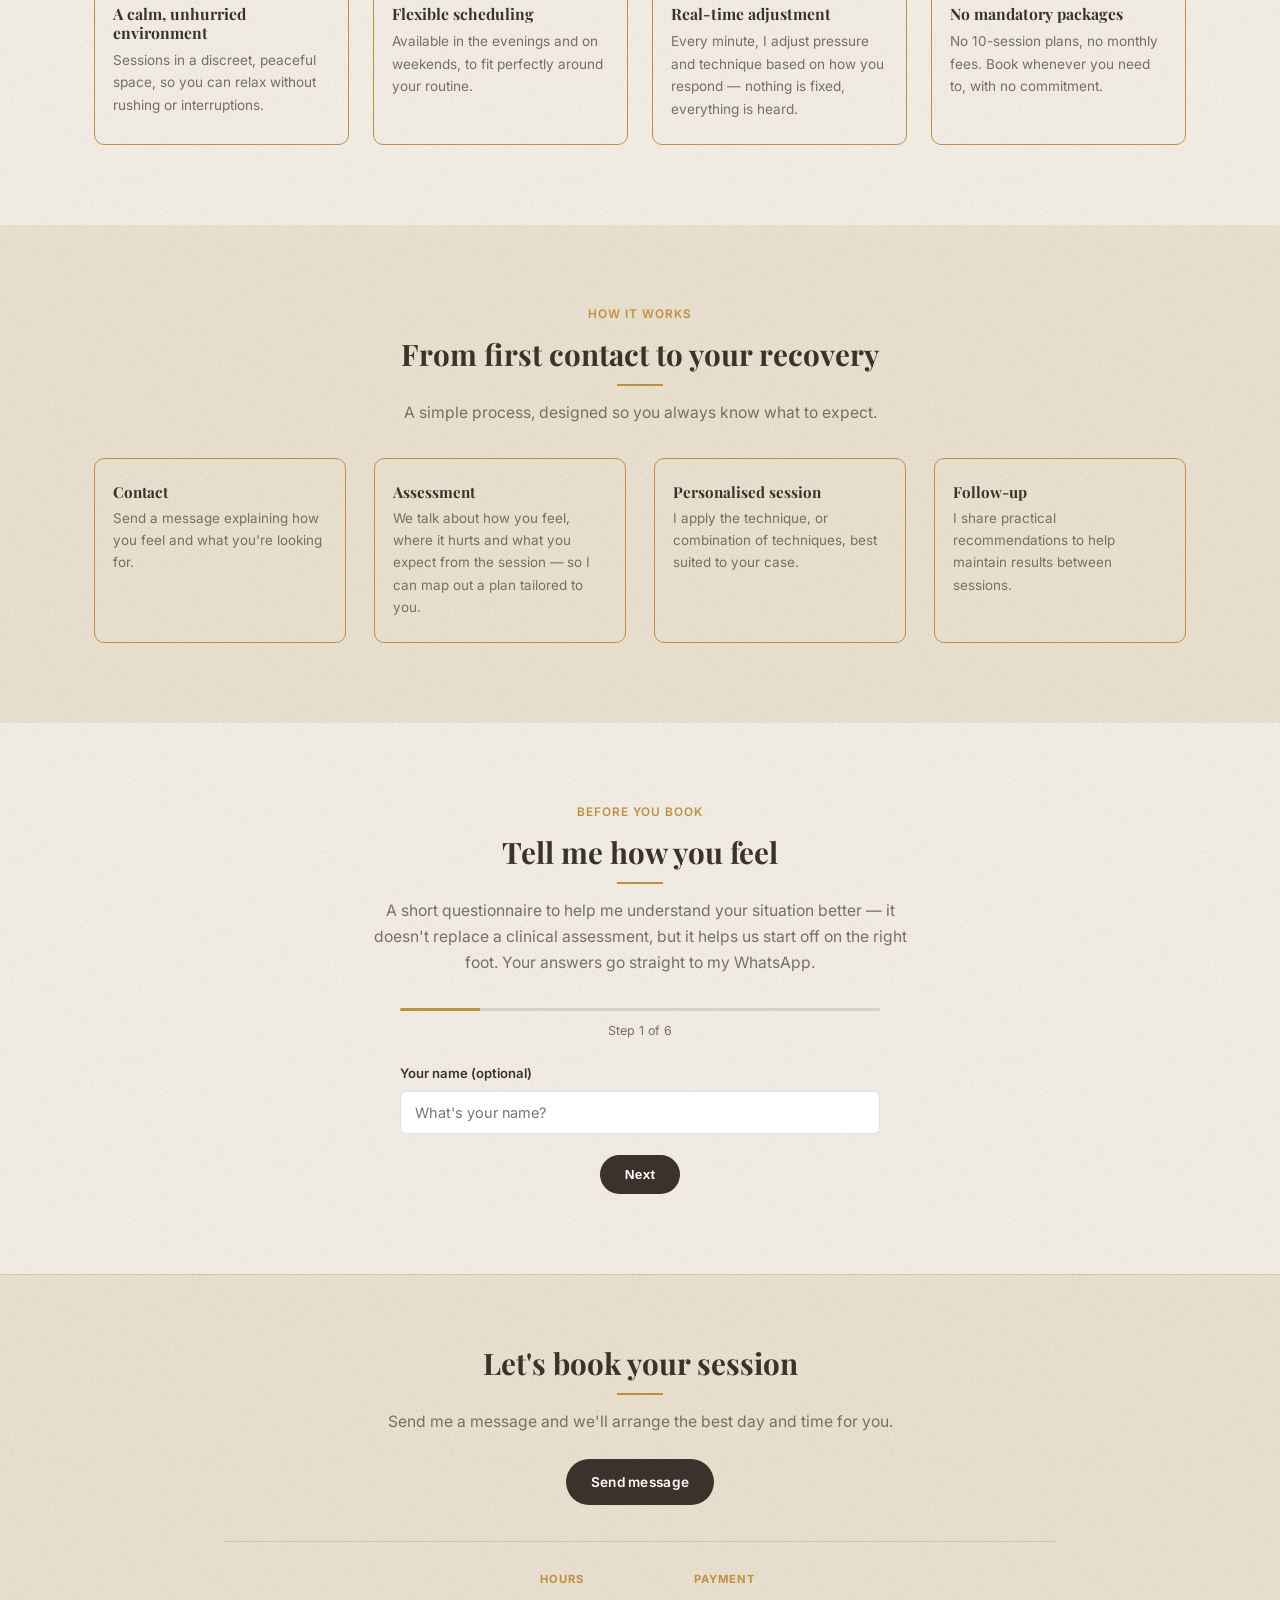
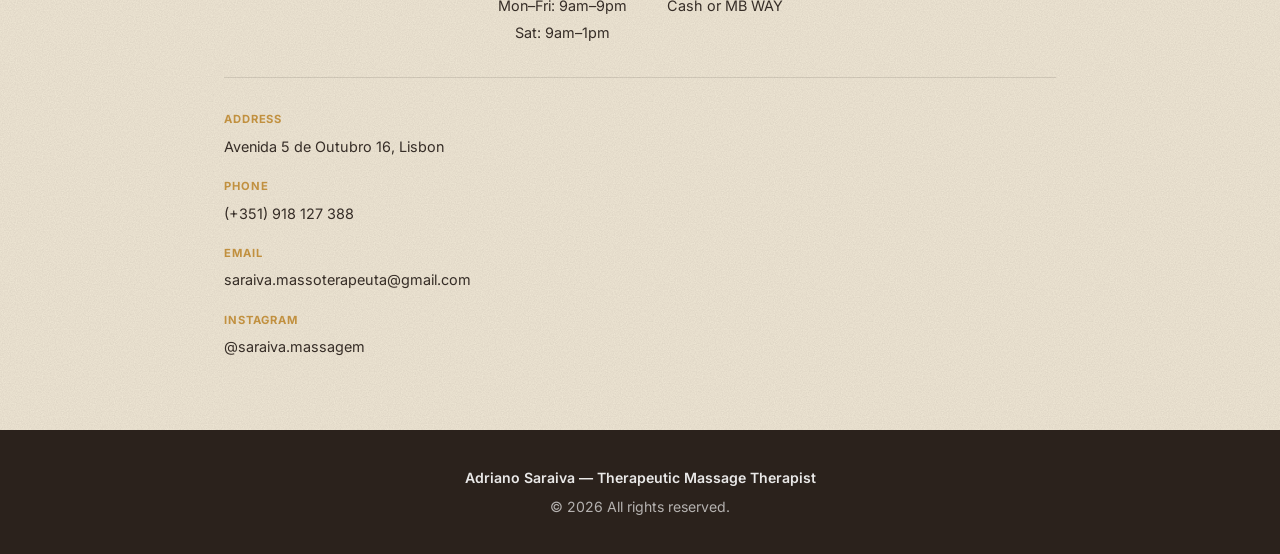
==== commit 42d6be63: "Move Hours/Payment back under the WhatsApp button as a quick-glance row Address, phone, email and In" ====
--- a/en/index.html
+++ b/en/index.html
@@ -18,7 +18,7 @@
 <link rel="preconnect" href="https://fonts.googleapis.com">
 <link rel="preconnect" href="https://fonts.gstatic.com" crossorigin>
 <link href="https://fonts.googleapis.com/css2?family=Playfair+Display:wght@500;600;700&family=Inter:wght@400;500;600;700&display=swap" rel="stylesheet">
-<link rel="stylesheet" href="../css/style.css?v=54">
+<link rel="stylesheet" href="../css/style.css?v=55">
 <script type="application/ld+json">
 {
   "@context": "https://schema.org",
@@ -367,6 +367,17 @@
         Send message
       </a>
 
+      <div class="quick-info">
+        <div class="contact-info-item">
+          <span class="contact-info-label">Hours</span>
+          <span class="contact-info-value">Mon–Fri: 9am–9pm<br>Sat: 9am–1pm</span>
+        </div>
+        <div class="contact-info-item">
+          <span class="contact-info-label">Payment</span>
+          <span class="contact-info-value">Cash or MB WAY</span>
+        </div>
+      </div>
+
       <div class="contact-split">
         <div class="contact-details">
           <div class="contact-info-item">
@@ -384,14 +395,6 @@
           <div class="contact-info-item">
             <span class="contact-info-label">Instagram</span>
             <span class="contact-info-value"><a target="_blank" rel="noopener" href="https://www.instagram.com/saraiva.massagem">@saraiva.massagem</a></span>
-          </div>
-          <div class="contact-info-item">
-            <span class="contact-info-label">Hours</span>
-            <span class="contact-info-value">Mon–Fri: 9am–9pm<br>Sat: 9am–1pm</span>
-          </div>
-          <div class="contact-info-item">
-            <span class="contact-info-label">Payment</span>
-            <span class="contact-info-value">Cash or MB WAY</span>
           </div>
         </div>
 
@@ -416,6 +419,6 @@
   <svg viewBox="0 0 24 24" width="22" height="22" fill="currentColor"><path d="M17.5 14.4c-.3-.1-1.7-.9-2-1-.3-.1-.5-.1-.7.1-.2.3-.8 1-.9 1.1-.2.2-.3.2-.6.1-.3-.1-1.3-.5-2.4-1.5-.9-.8-1.5-1.8-1.7-2.1-.2-.3 0-.5.1-.6.1-.1.3-.3.4-.5.1-.1.2-.3.3-.4.1-.2 0-.3 0-.5s-.7-1.7-1-2.3c-.3-.6-.5-.5-.7-.5h-.6c-.2 0-.5.1-.8.3-.3.3-1 1-1 2.4s1 2.8 1.2 3c.1.2 2 3.1 4.9 4.3.7.3 1.2.5 1.7.6.7.2 1.3.2 1.8.1.6-.1 1.7-.7 1.9-1.3.2-.6.2-1.2.2-1.3-.1-.1-.3-.2-.6-.3z"/><path d="M12 2C6.5 2 2 6.5 2 12c0 1.8.5 3.5 1.3 5L2 22l5.2-1.4C8.6 21.5 10.3 22 12 22c5.5 0 10-4.5 10-10S17.5 2 12 2zm0 18c-1.6 0-3.1-.4-4.4-1.2l-.3-.2-3.1.8.8-3-.2-.3C3.4 14.9 3 13.5 3 12c0-5 4-9 9-9s9 4 9 9-4 9-9 9z"/></svg>
 </a>
 
-<script src="../js/script.js?v=54"></script>
+<script src="../js/script.js?v=55"></script>
 </body>
 </html>
--- a/css/style.css
+++ b/css/style.css
@@ -621,11 +621,22 @@
 .cta-section h2::after { left: 50%; transform: translateX(-50%); }
 .cta-section p { color: var(--text-muted); margin-bottom: 24px; font-size: 0.98rem; }
 
+.quick-info {
+  display: flex;
+  justify-content: center;
+  gap: 40px;
+  margin-top: 36px;
+  padding-top: 28px;
+  border-top: 1px solid var(--line);
+  flex-wrap: wrap;
+  text-align: center;
+}
+
 .contact-split {
   display: grid;
   grid-template-columns: 1fr 1fr;
   gap: 48px;
-  margin-top: 40px;
+  margin-top: 32px;
   padding-top: 32px;
   border-top: 1px solid var(--line);
   text-align: left;
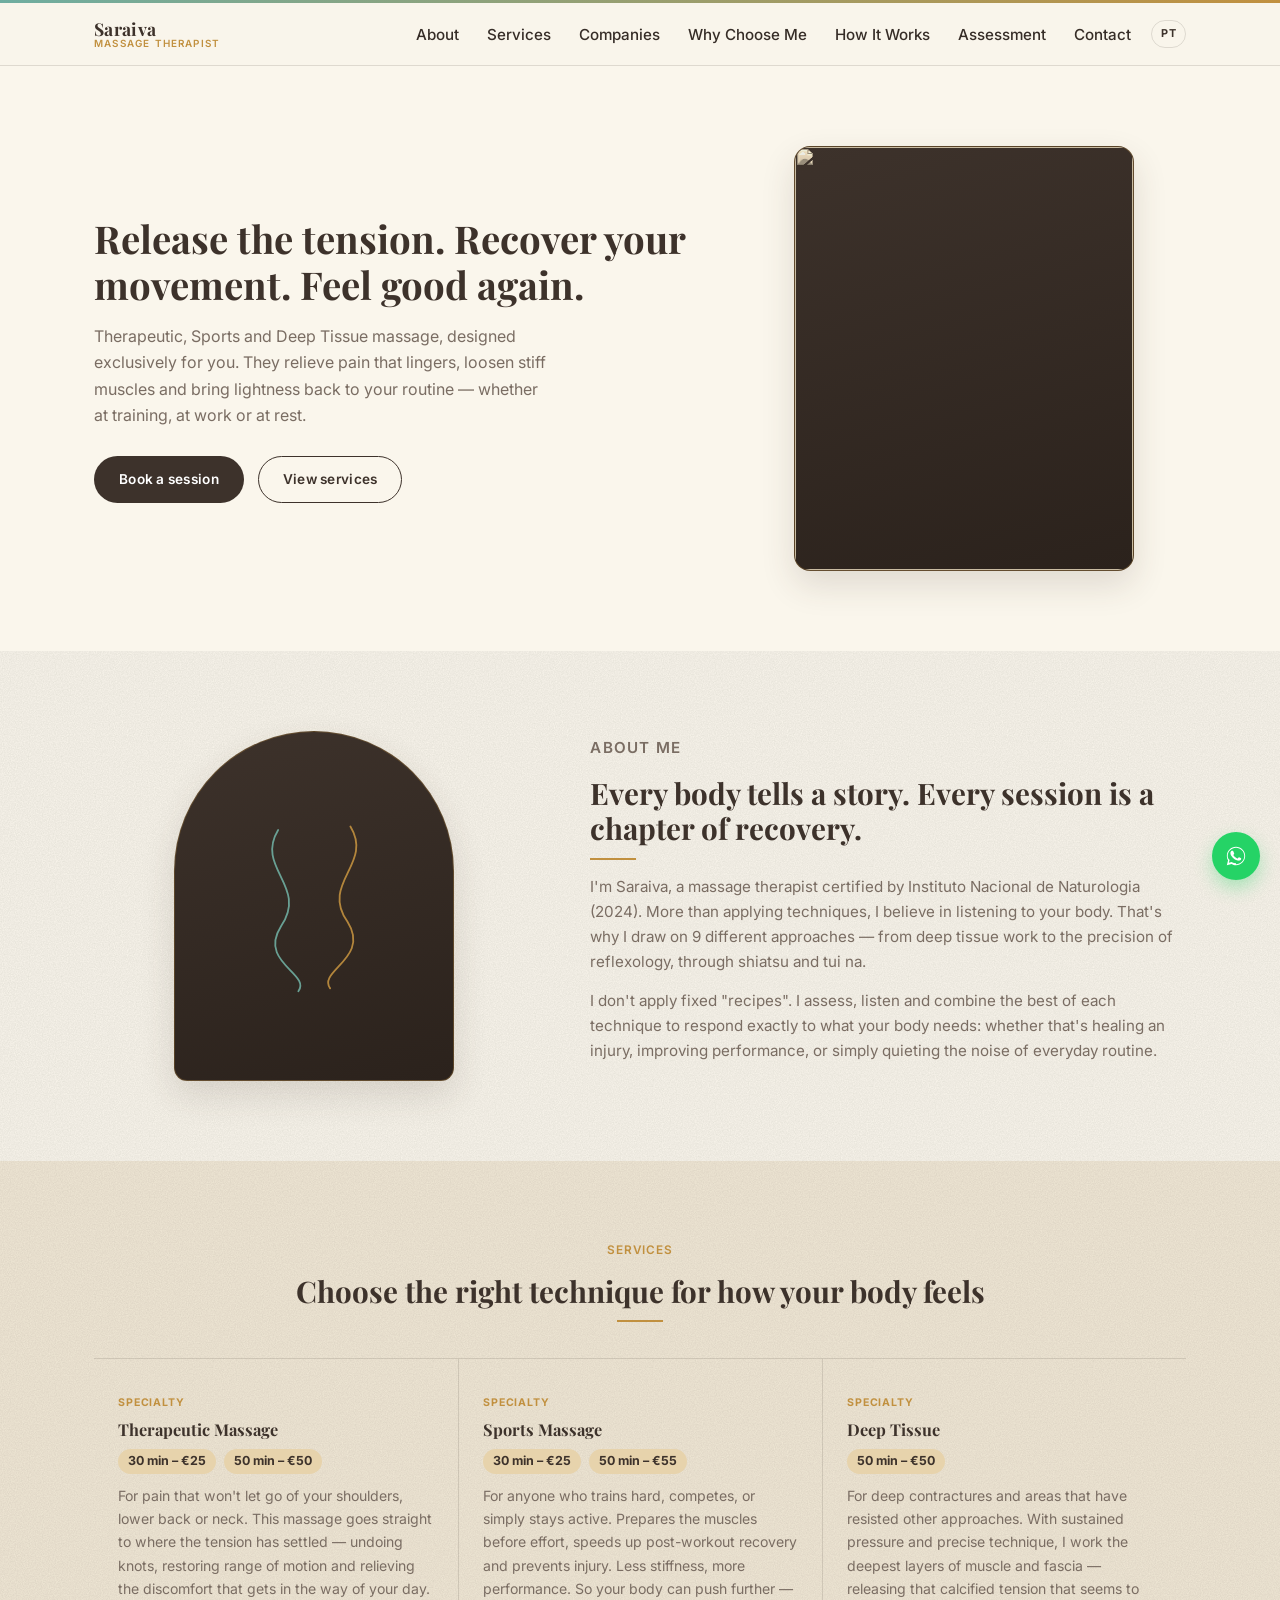
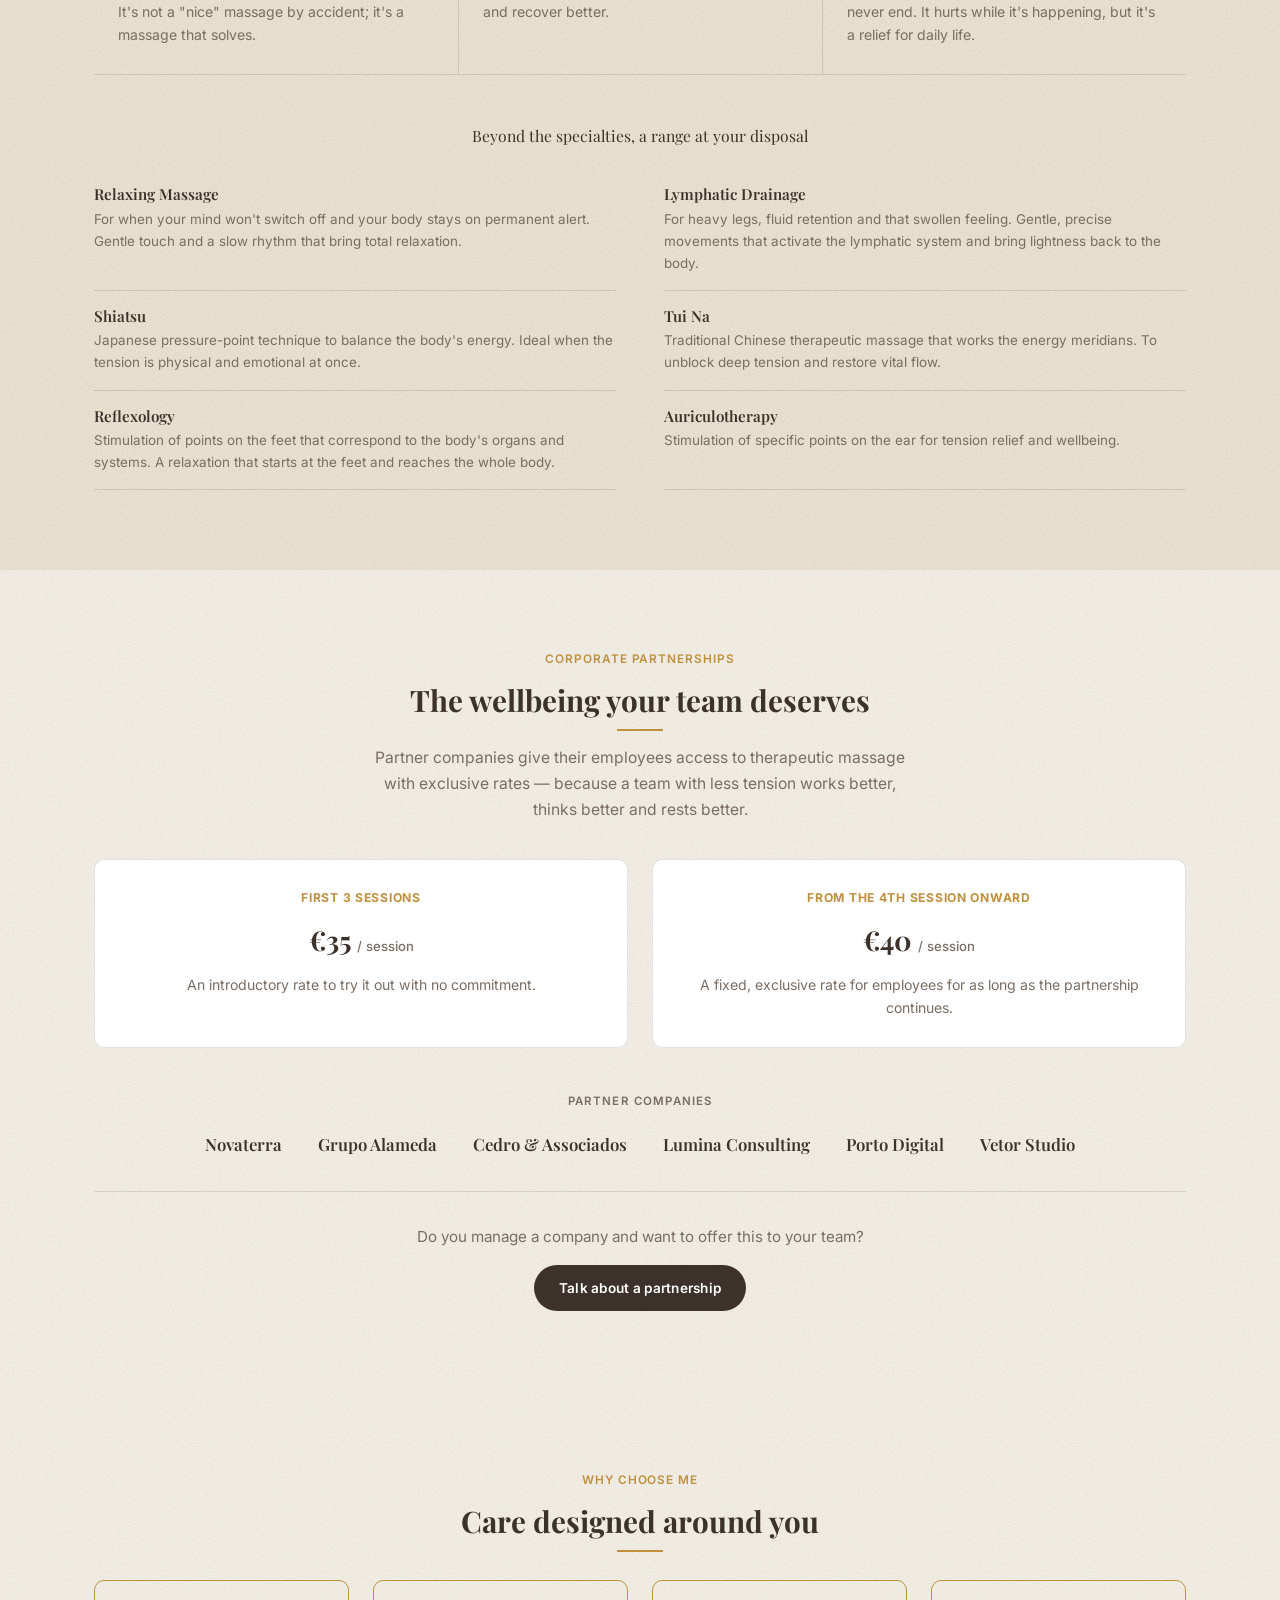
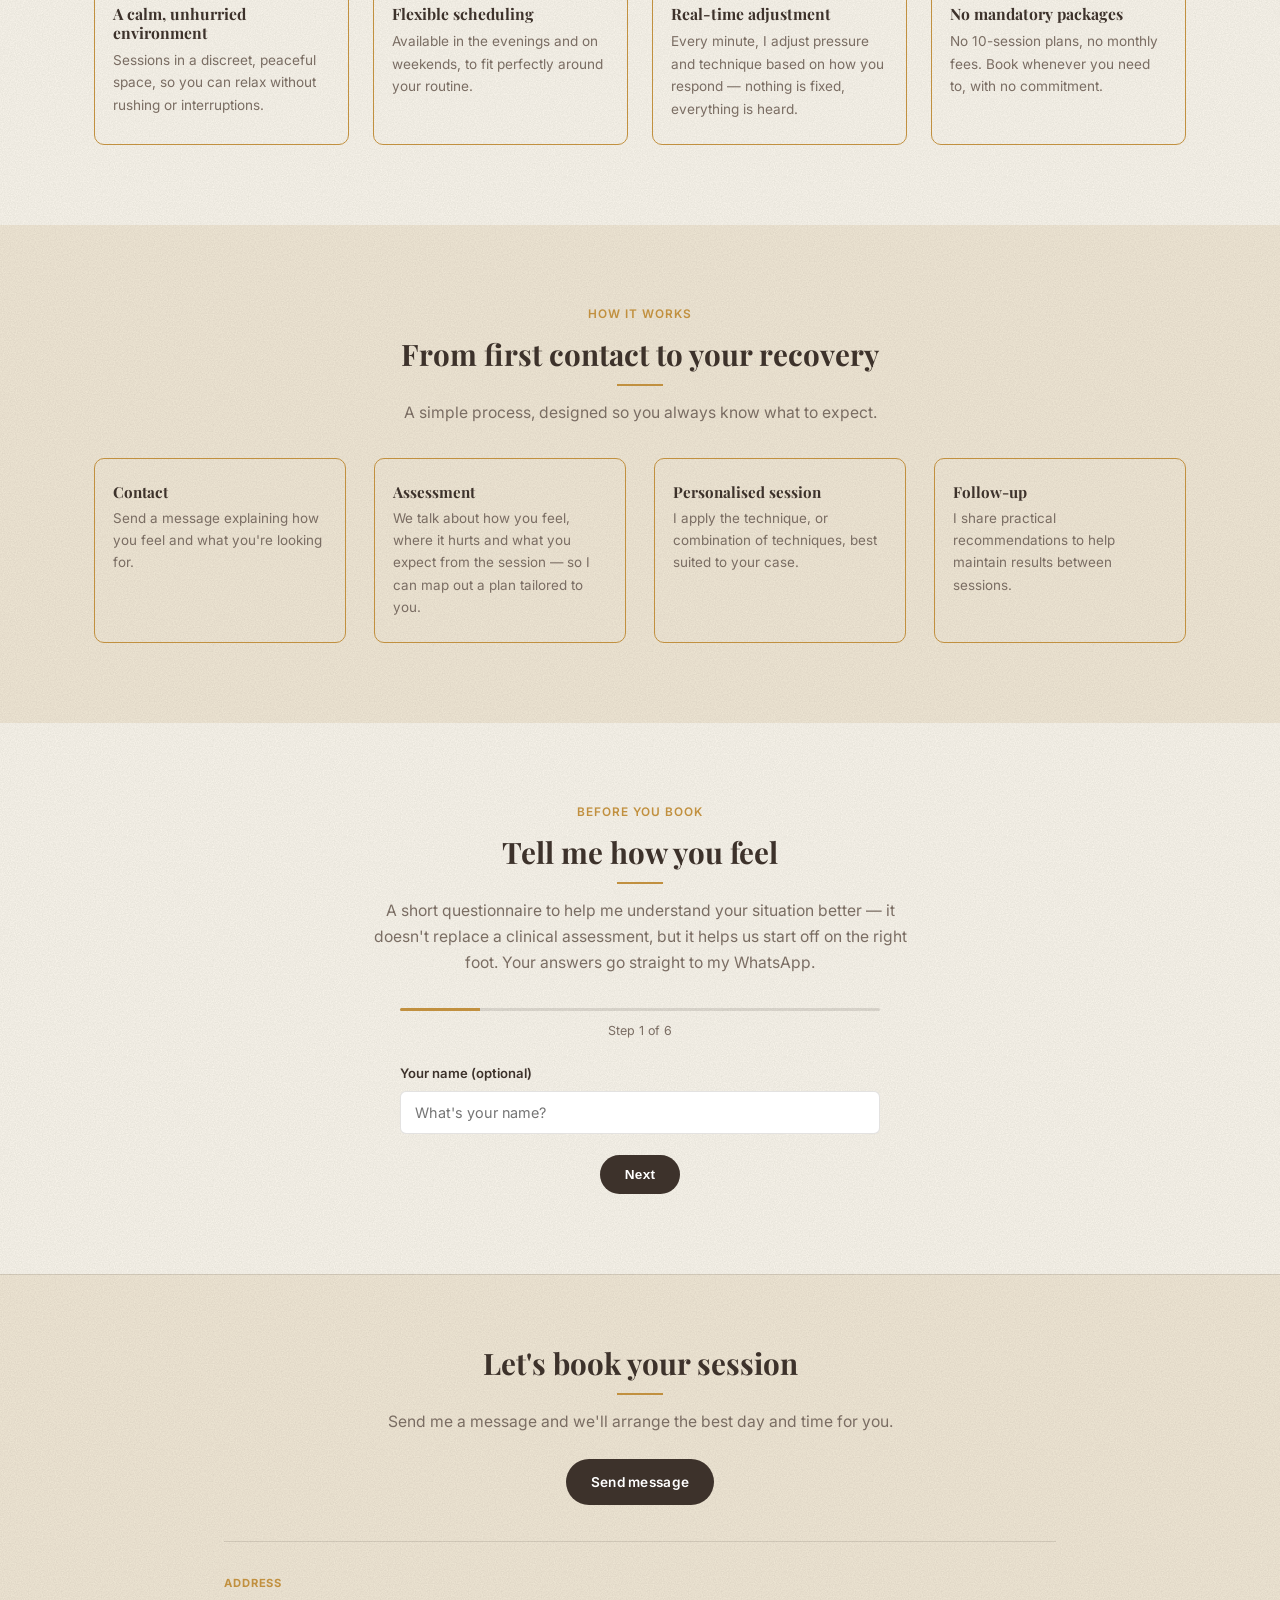
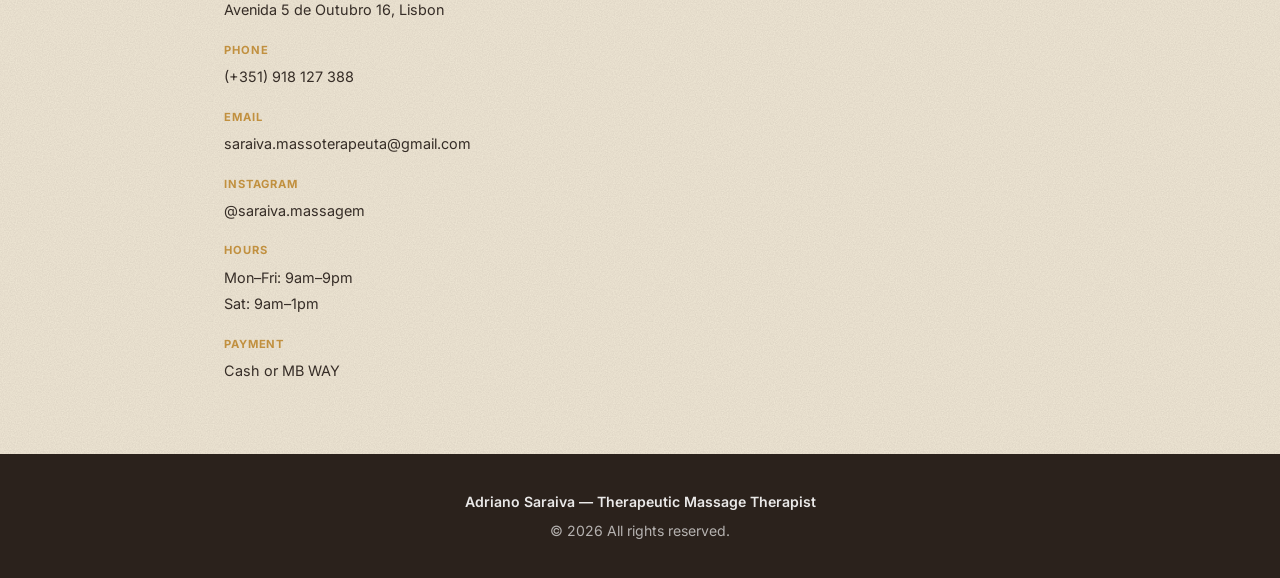
==== commit 19cfa71a: "Merge Hours/Payment back into the single contact-details list The isolated Hours/Payment row sandwic" ====
--- a/en/index.html
+++ b/en/index.html
@@ -18,7 +18,7 @@
 <link rel="preconnect" href="https://fonts.googleapis.com">
 <link rel="preconnect" href="https://fonts.gstatic.com" crossorigin>
 <link href="https://fonts.googleapis.com/css2?family=Playfair+Display:wght@500;600;700&family=Inter:wght@400;500;600;700&display=swap" rel="stylesheet">
-<link rel="stylesheet" href="../css/style.css?v=55">
+<link rel="stylesheet" href="../css/style.css?v=56">
 <script type="application/ld+json">
 {
   "@context": "https://schema.org",
@@ -367,17 +367,6 @@
         Send message
       </a>
 
-      <div class="quick-info">
-        <div class="contact-info-item">
-          <span class="contact-info-label">Hours</span>
-          <span class="contact-info-value">Mon–Fri: 9am–9pm<br>Sat: 9am–1pm</span>
-        </div>
-        <div class="contact-info-item">
-          <span class="contact-info-label">Payment</span>
-          <span class="contact-info-value">Cash or MB WAY</span>
-        </div>
-      </div>
-
       <div class="contact-split">
         <div class="contact-details">
           <div class="contact-info-item">
@@ -395,6 +384,14 @@
           <div class="contact-info-item">
             <span class="contact-info-label">Instagram</span>
             <span class="contact-info-value"><a target="_blank" rel="noopener" href="https://www.instagram.com/saraiva.massagem">@saraiva.massagem</a></span>
+          </div>
+          <div class="contact-info-item">
+            <span class="contact-info-label">Hours</span>
+            <span class="contact-info-value">Mon–Fri: 9am–9pm<br>Sat: 9am–1pm</span>
+          </div>
+          <div class="contact-info-item">
+            <span class="contact-info-label">Payment</span>
+            <span class="contact-info-value">Cash or MB WAY</span>
           </div>
         </div>
 
@@ -419,6 +416,6 @@
   <svg viewBox="0 0 24 24" width="22" height="22" fill="currentColor"><path d="M17.5 14.4c-.3-.1-1.7-.9-2-1-.3-.1-.5-.1-.7.1-.2.3-.8 1-.9 1.1-.2.2-.3.2-.6.1-.3-.1-1.3-.5-2.4-1.5-.9-.8-1.5-1.8-1.7-2.1-.2-.3 0-.5.1-.6.1-.1.3-.3.4-.5.1-.1.2-.3.3-.4.1-.2 0-.3 0-.5s-.7-1.7-1-2.3c-.3-.6-.5-.5-.7-.5h-.6c-.2 0-.5.1-.8.3-.3.3-1 1-1 2.4s1 2.8 1.2 3c.1.2 2 3.1 4.9 4.3.7.3 1.2.5 1.7.6.7.2 1.3.2 1.8.1.6-.1 1.7-.7 1.9-1.3.2-.6.2-1.2.2-1.3-.1-.1-.3-.2-.6-.3z"/><path d="M12 2C6.5 2 2 6.5 2 12c0 1.8.5 3.5 1.3 5L2 22l5.2-1.4C8.6 21.5 10.3 22 12 22c5.5 0 10-4.5 10-10S17.5 2 12 2zm0 18c-1.6 0-3.1-.4-4.4-1.2l-.3-.2-3.1.8.8-3-.2-.3C3.4 14.9 3 13.5 3 12c0-5 4-9 9-9s9 4 9 9-4 9-9 9z"/></svg>
 </a>
 
-<script src="../js/script.js?v=55"></script>
+<script src="../js/script.js?v=56"></script>
 </body>
 </html>
--- a/css/style.css
+++ b/css/style.css
@@ -621,22 +621,11 @@
 .cta-section h2::after { left: 50%; transform: translateX(-50%); }
 .cta-section p { color: var(--text-muted); margin-bottom: 24px; font-size: 0.98rem; }
 
-.quick-info {
-  display: flex;
-  justify-content: center;
-  gap: 40px;
-  margin-top: 36px;
-  padding-top: 28px;
-  border-top: 1px solid var(--line);
-  flex-wrap: wrap;
-  text-align: center;
-}
-
 .contact-split {
   display: grid;
   grid-template-columns: 1fr 1fr;
   gap: 48px;
-  margin-top: 32px;
+  margin-top: 36px;
   padding-top: 32px;
   border-top: 1px solid var(--line);
   text-align: left;
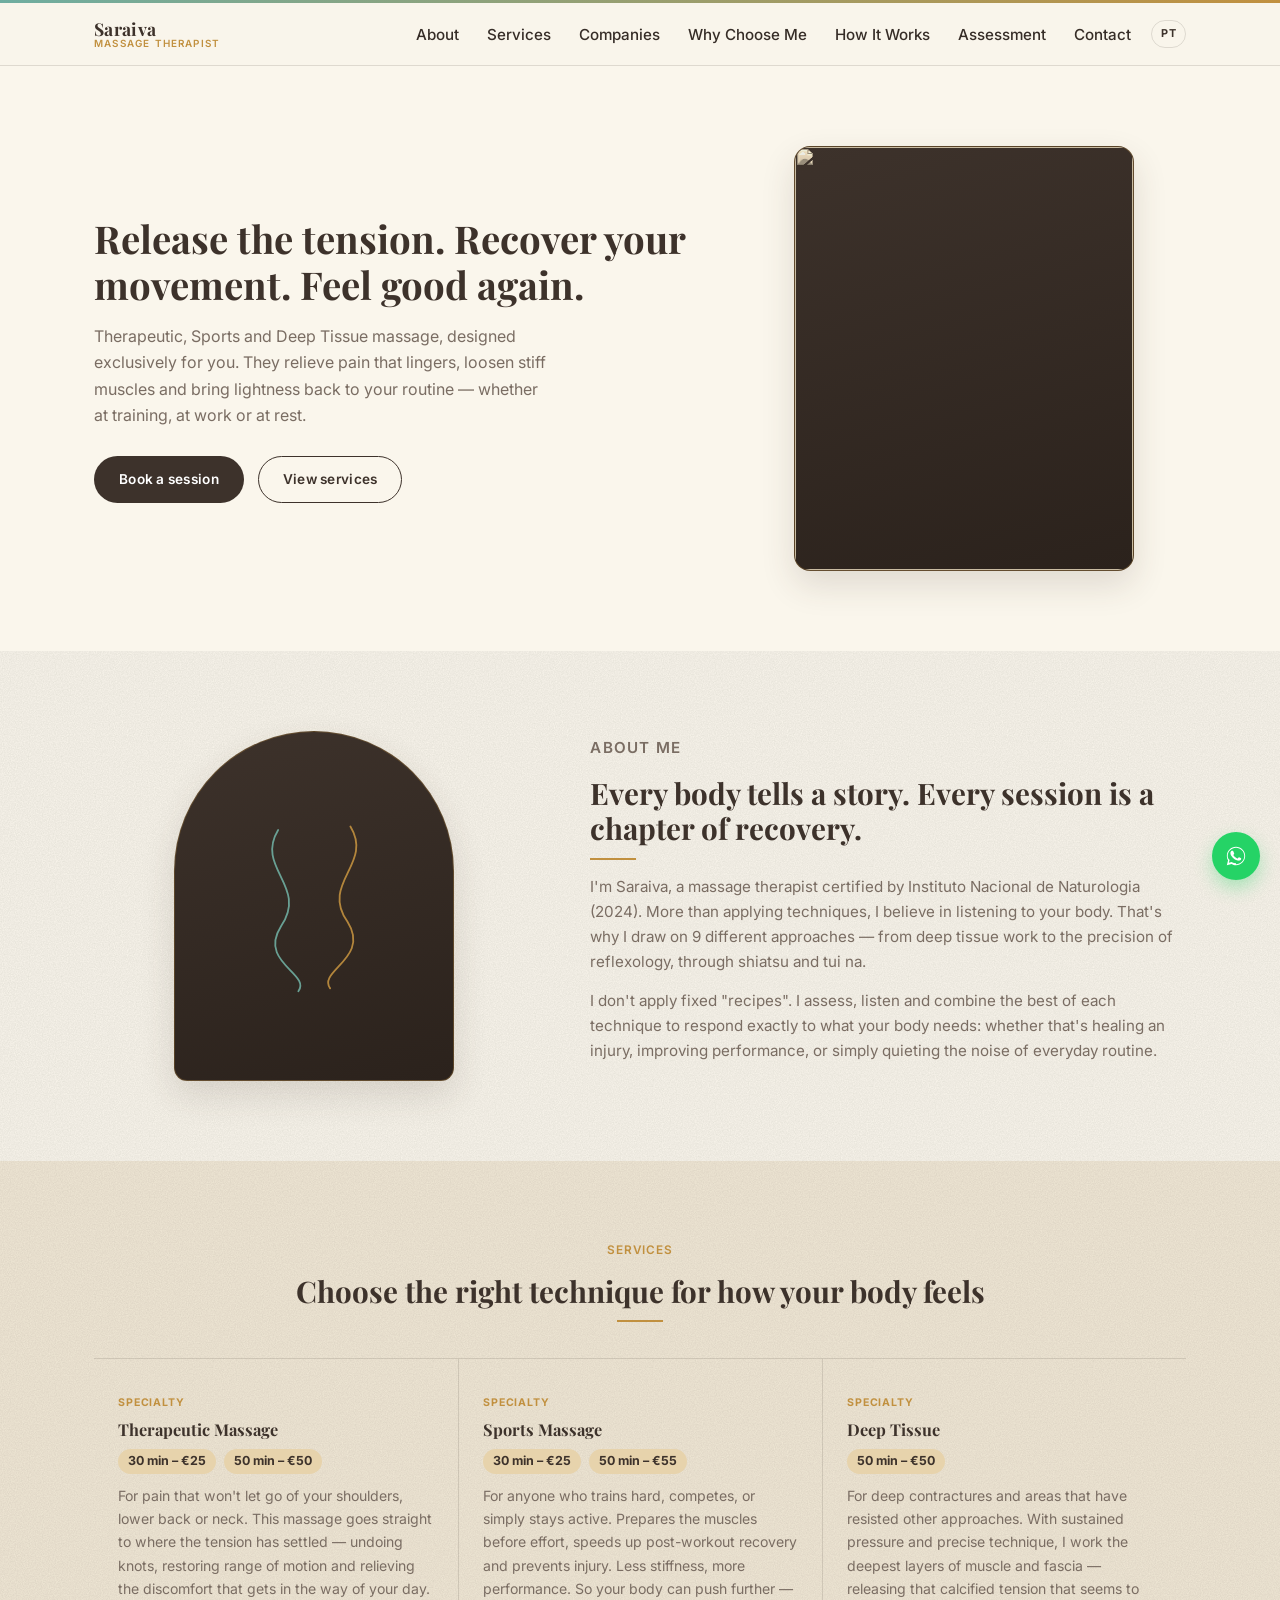
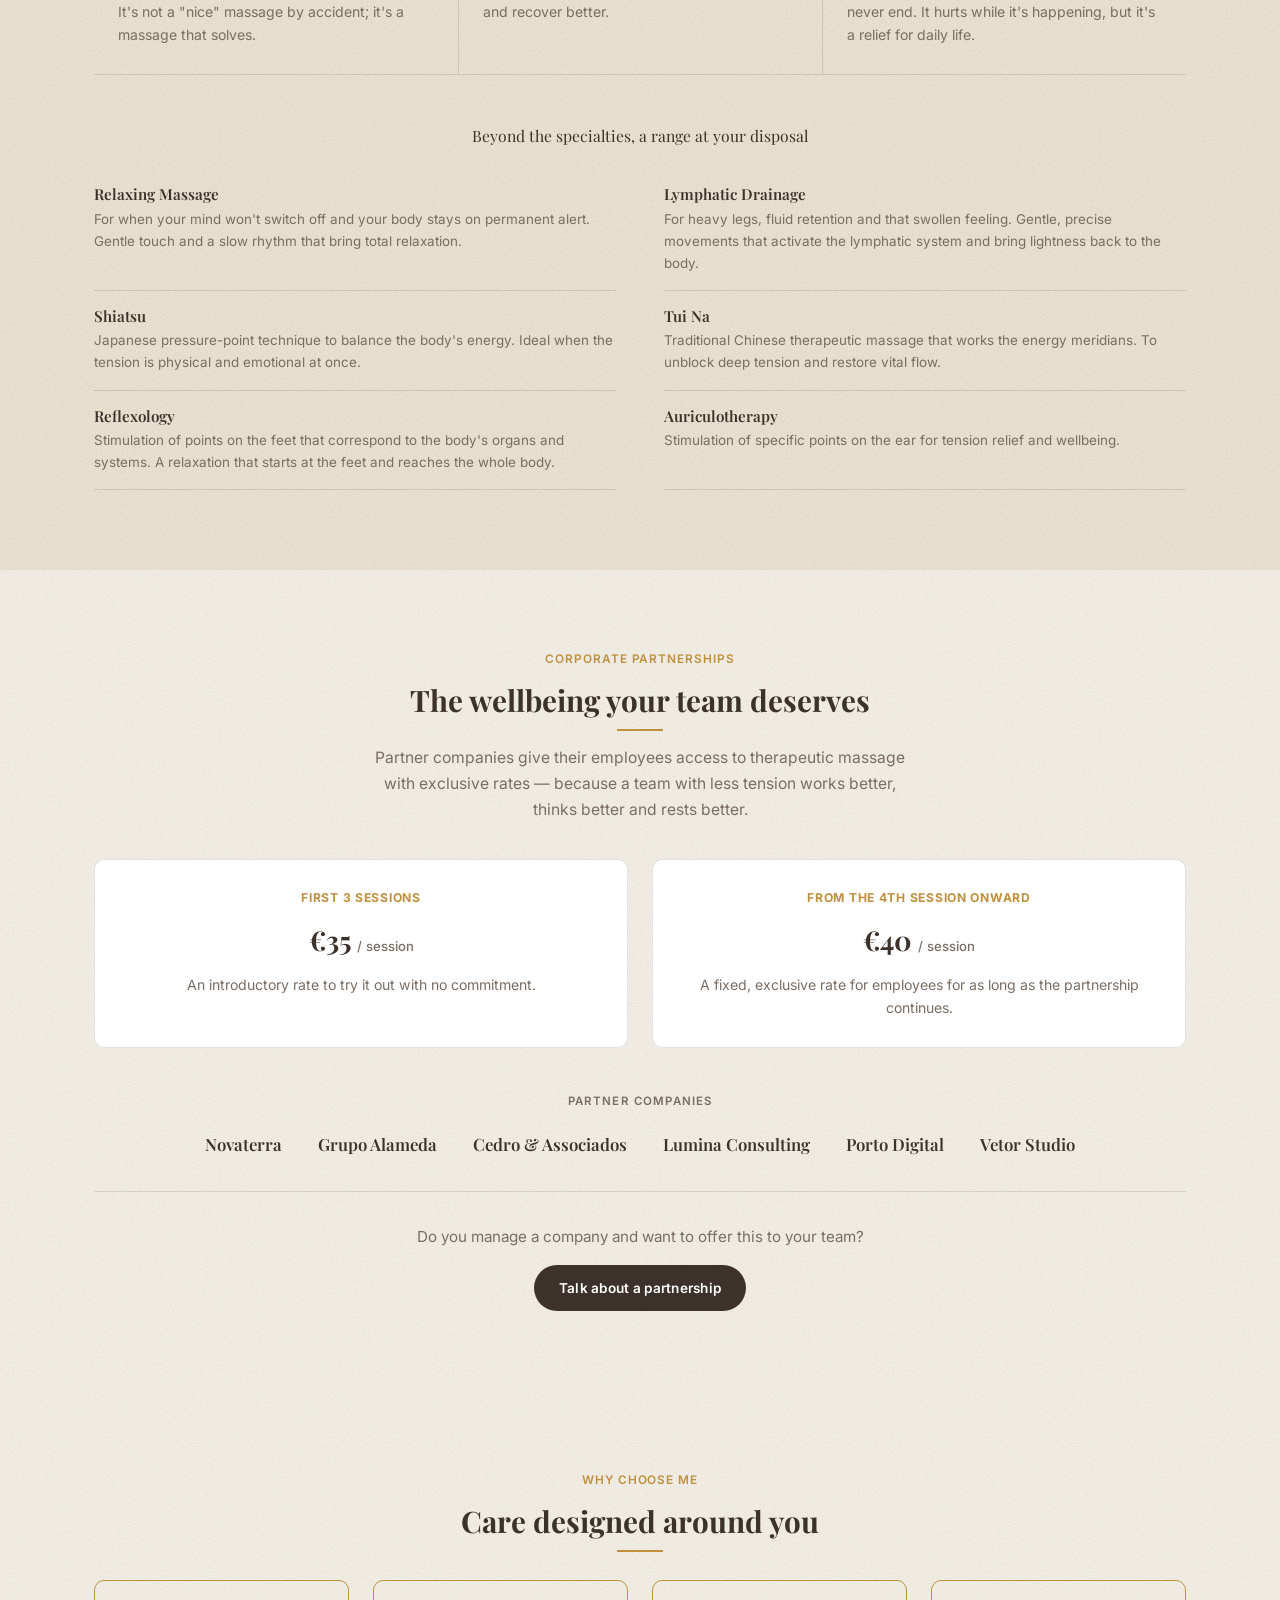
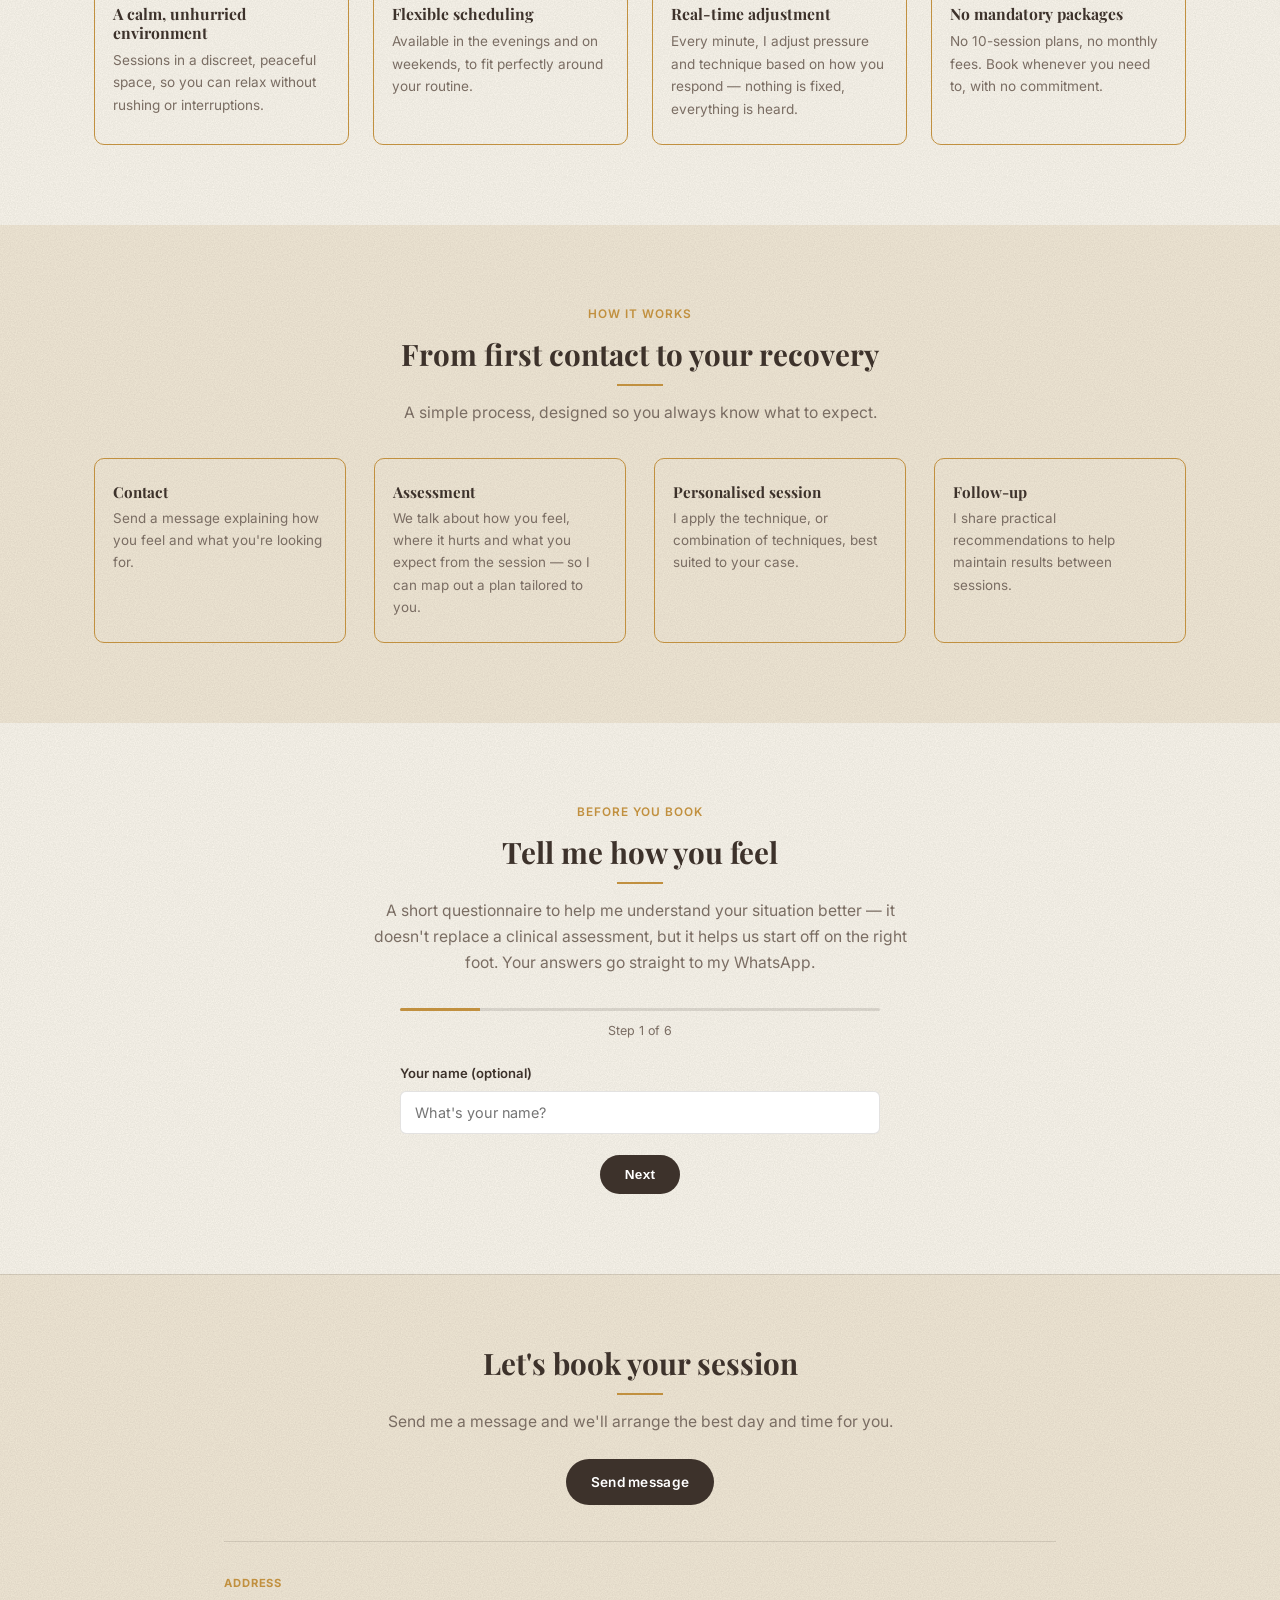
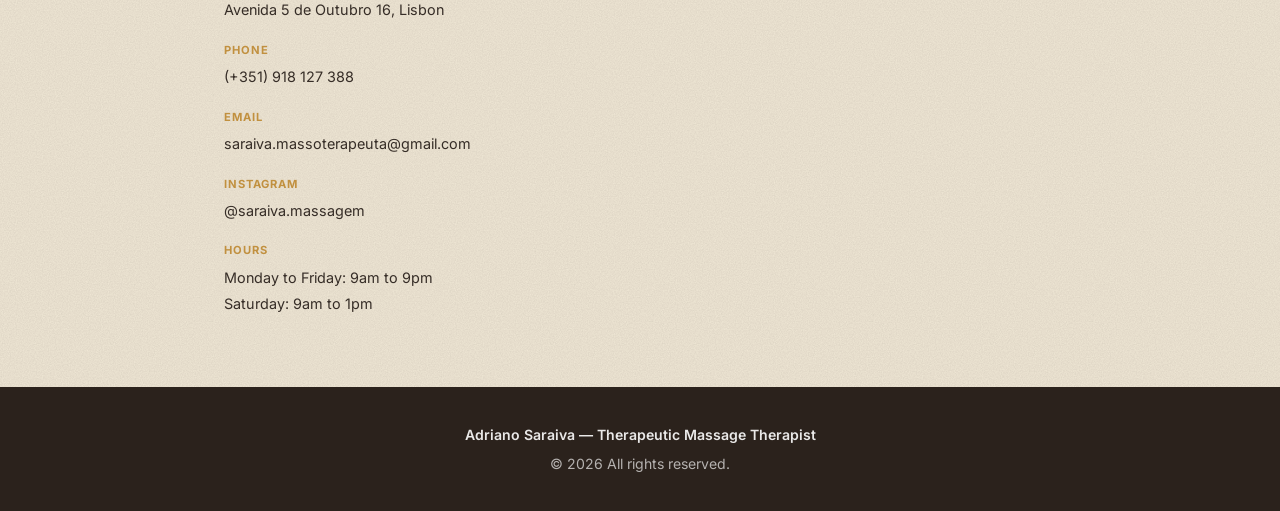
==== commit fbd40686: "Remove Payment entry and spell out business hours in full Co-Authored-By: Claude Sonnet 5 <noreply@a" ====
--- a/en/index.html
+++ b/en/index.html
@@ -18,7 +18,7 @@
 <link rel="preconnect" href="https://fonts.googleapis.com">
 <link rel="preconnect" href="https://fonts.gstatic.com" crossorigin>
 <link href="https://fonts.googleapis.com/css2?family=Playfair+Display:wght@500;600;700&family=Inter:wght@400;500;600;700&display=swap" rel="stylesheet">
-<link rel="stylesheet" href="../css/style.css?v=56">
+<link rel="stylesheet" href="../css/style.css?v=57">
 <script type="application/ld+json">
 {
   "@context": "https://schema.org",
@@ -387,11 +387,7 @@
           </div>
           <div class="contact-info-item">
             <span class="contact-info-label">Hours</span>
-            <span class="contact-info-value">Mon–Fri: 9am–9pm<br>Sat: 9am–1pm</span>
-          </div>
-          <div class="contact-info-item">
-            <span class="contact-info-label">Payment</span>
-            <span class="contact-info-value">Cash or MB WAY</span>
+            <span class="contact-info-value">Monday to Friday: 9am to 9pm<br>Saturday: 9am to 1pm</span>
           </div>
         </div>
 
@@ -416,6 +412,6 @@
   <svg viewBox="0 0 24 24" width="22" height="22" fill="currentColor"><path d="M17.5 14.4c-.3-.1-1.7-.9-2-1-.3-.1-.5-.1-.7.1-.2.3-.8 1-.9 1.1-.2.2-.3.2-.6.1-.3-.1-1.3-.5-2.4-1.5-.9-.8-1.5-1.8-1.7-2.1-.2-.3 0-.5.1-.6.1-.1.3-.3.4-.5.1-.1.2-.3.3-.4.1-.2 0-.3 0-.5s-.7-1.7-1-2.3c-.3-.6-.5-.5-.7-.5h-.6c-.2 0-.5.1-.8.3-.3.3-1 1-1 2.4s1 2.8 1.2 3c.1.2 2 3.1 4.9 4.3.7.3 1.2.5 1.7.6.7.2 1.3.2 1.8.1.6-.1 1.7-.7 1.9-1.3.2-.6.2-1.2.2-1.3-.1-.1-.3-.2-.6-.3z"/><path d="M12 2C6.5 2 2 6.5 2 12c0 1.8.5 3.5 1.3 5L2 22l5.2-1.4C8.6 21.5 10.3 22 12 22c5.5 0 10-4.5 10-10S17.5 2 12 2zm0 18c-1.6 0-3.1-.4-4.4-1.2l-.3-.2-3.1.8.8-3-.2-.3C3.4 14.9 3 13.5 3 12c0-5 4-9 9-9s9 4 9 9-4 9-9 9z"/></svg>
 </a>
 
-<script src="../js/script.js?v=56"></script>
+<script src="../js/script.js?v=57"></script>
 </body>
 </html>
